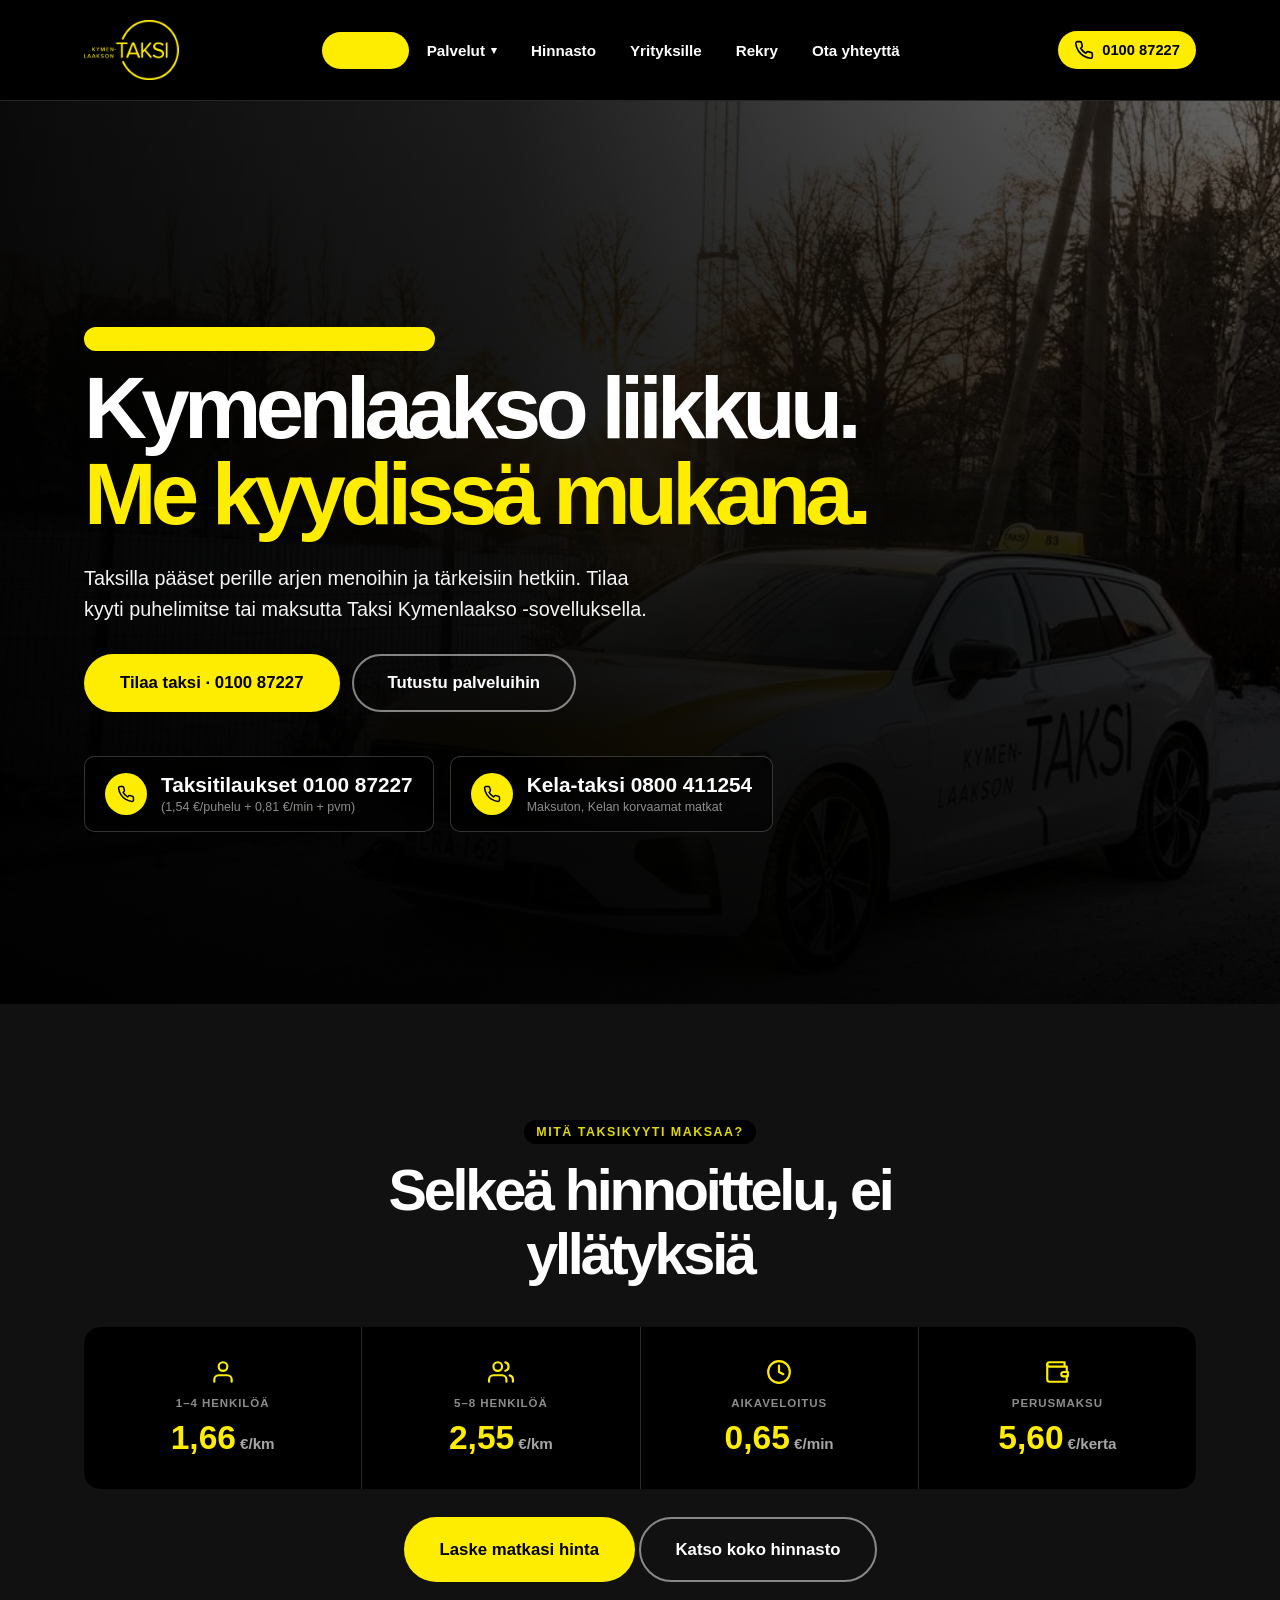
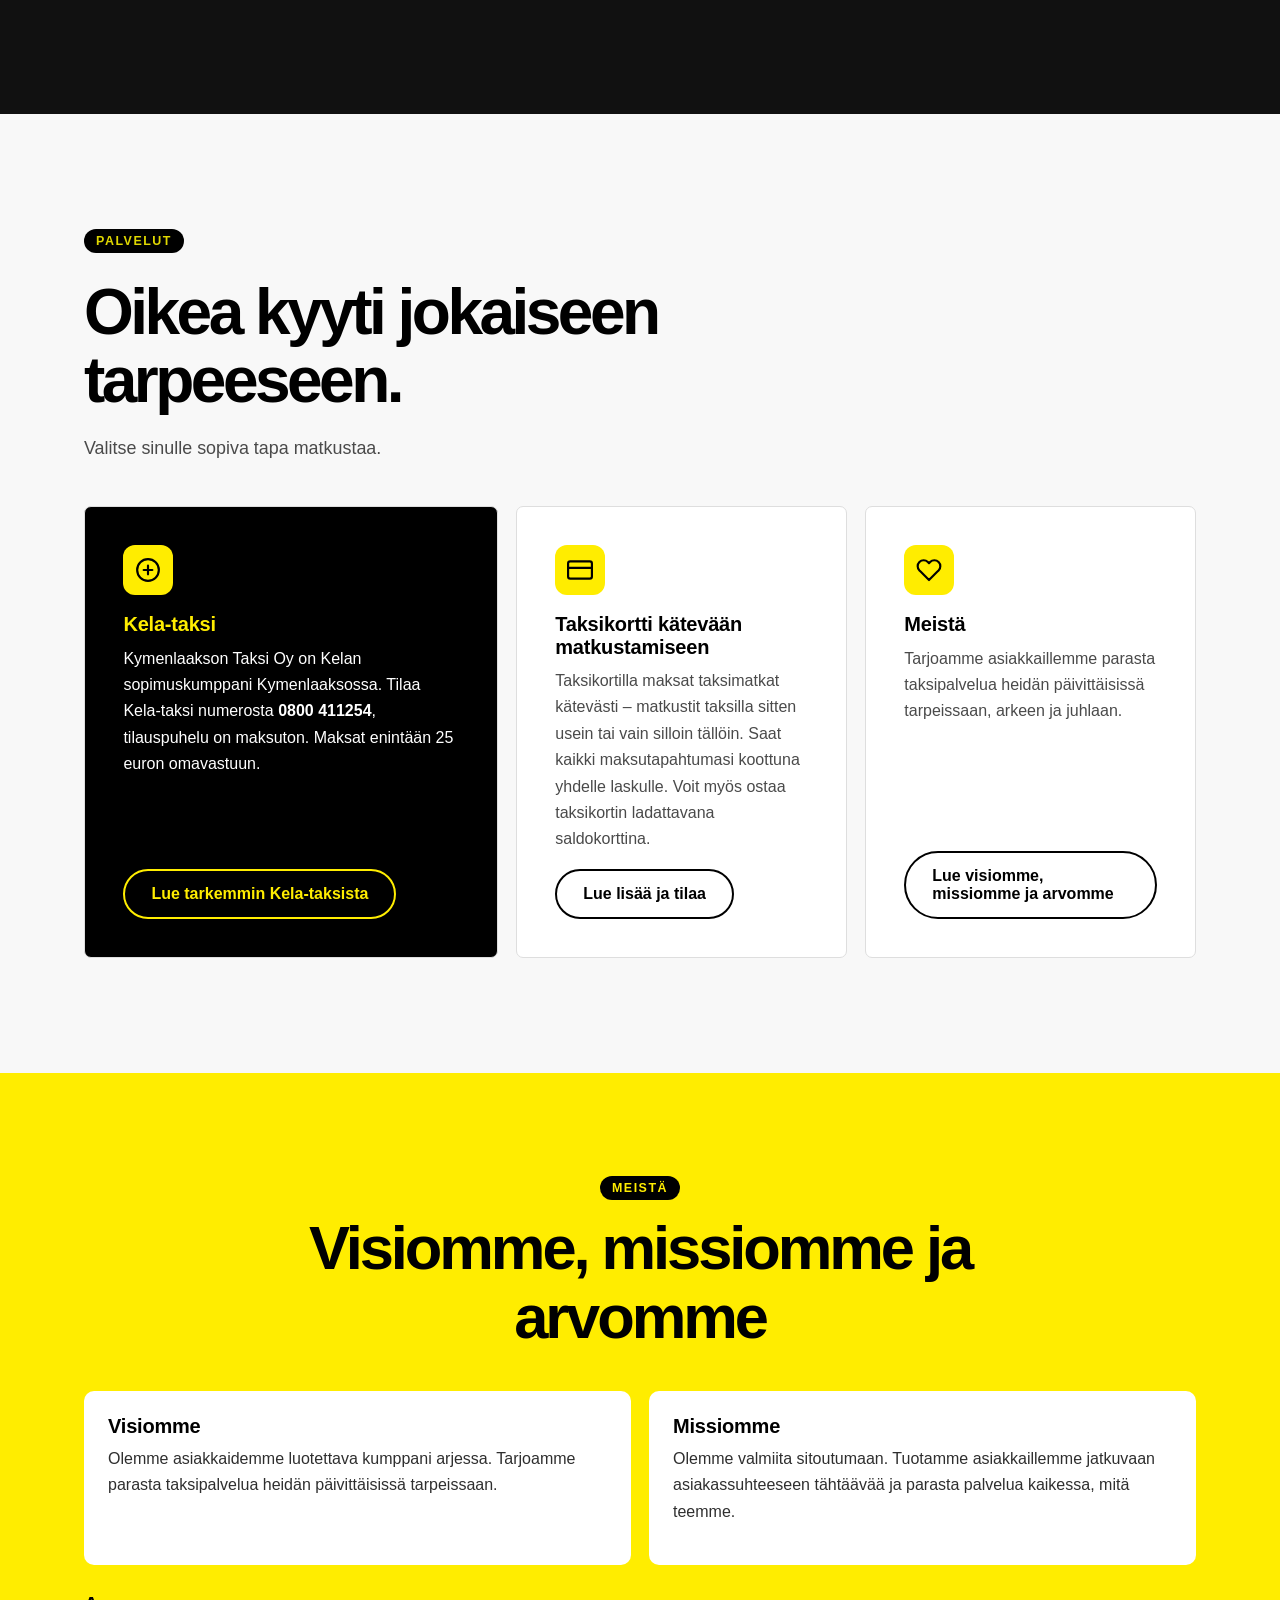
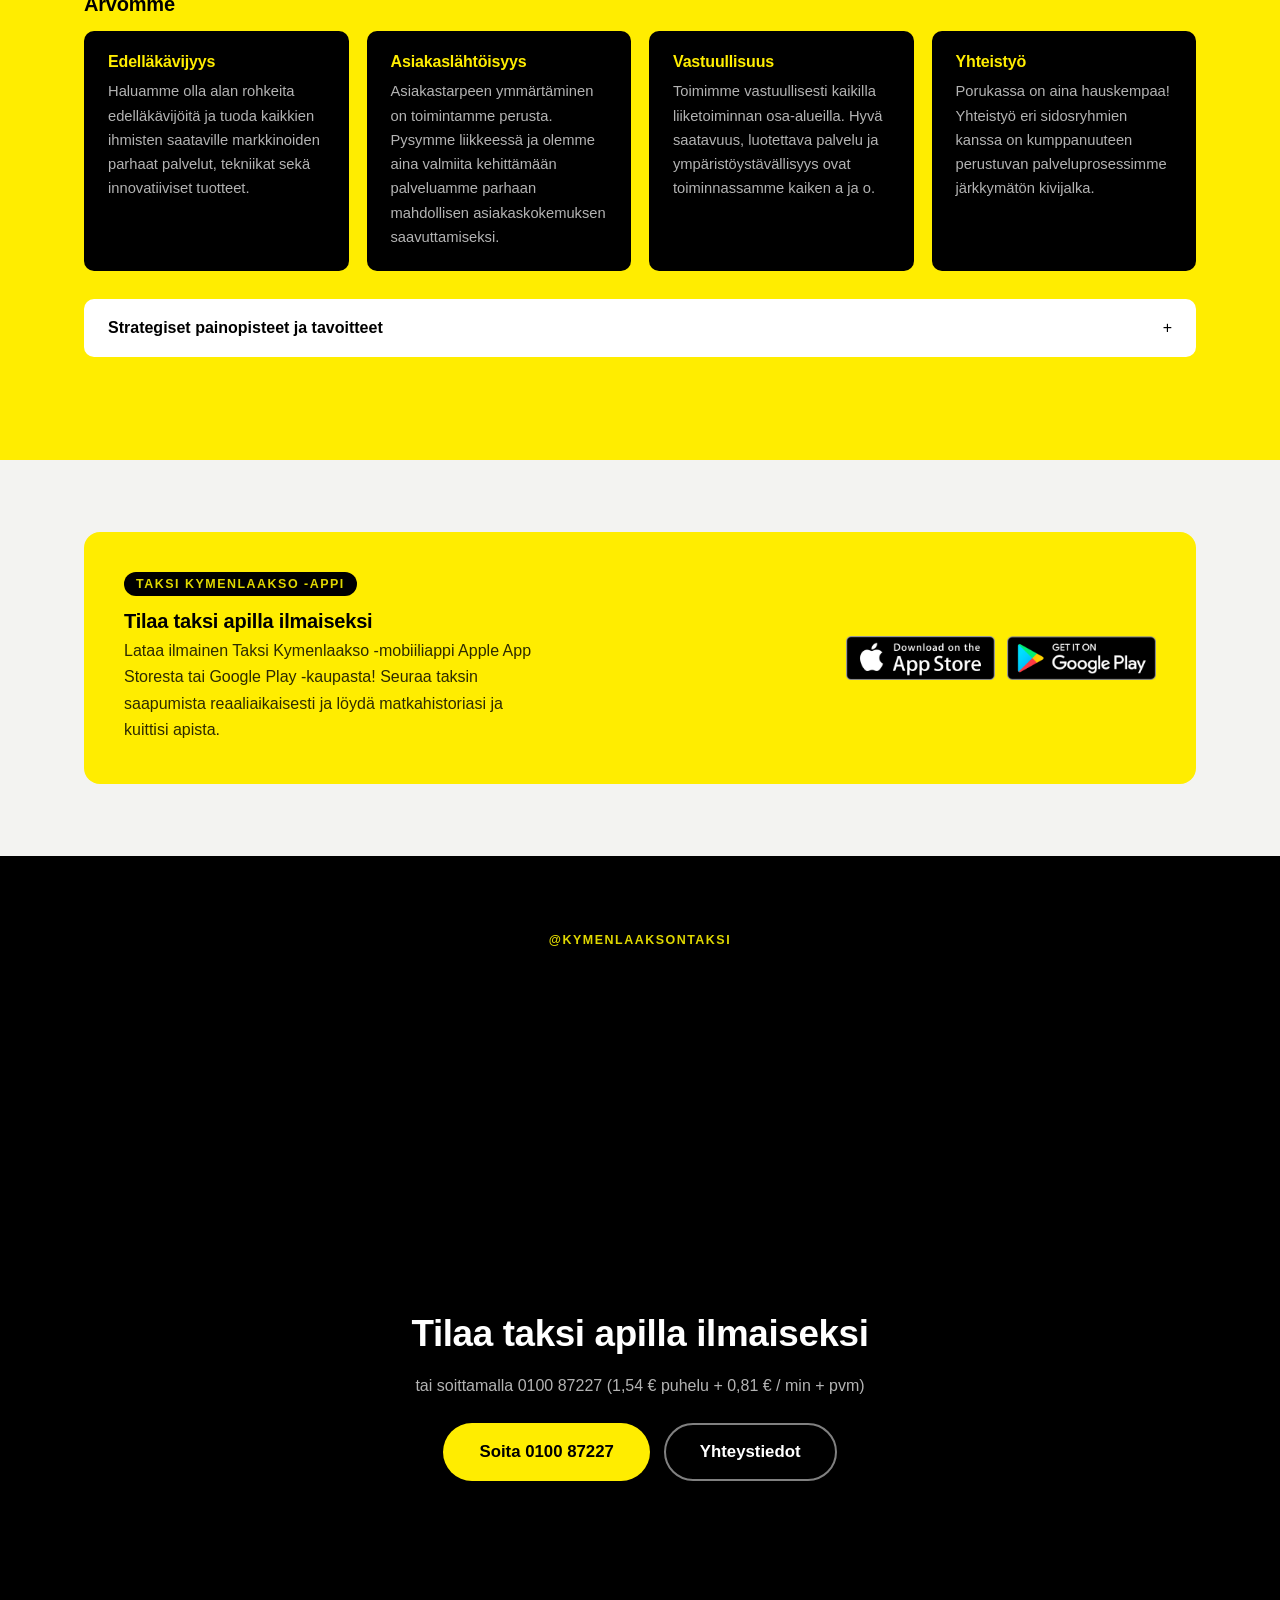
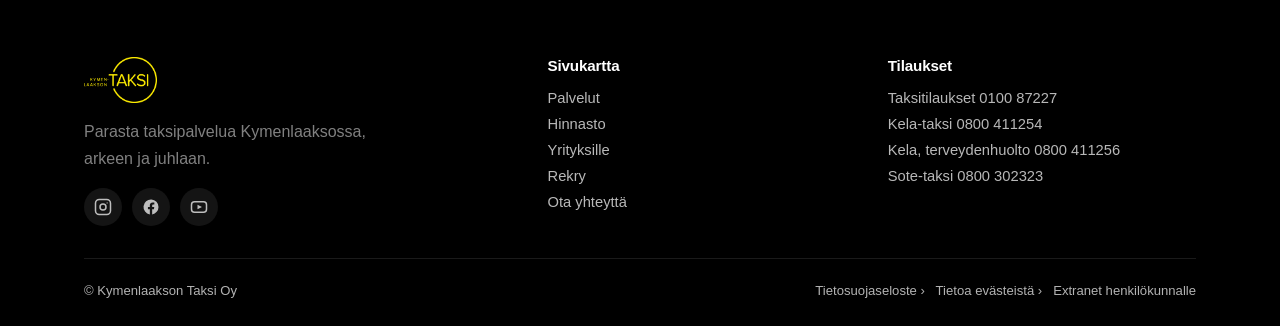
==== index.html @ ccfcd94d "Design 2026: etusivun rakenne ja päätoiminnot" ====
<!DOCTYPE html>
<html lang="fi">
<head>
<meta charset="UTF-8">
<meta name="viewport" content="width=device-width, initial-scale=1.0">
<title>Kymenlaakson Taksi | Luotettava, paikallinen taksipalvelu</title>
<meta name="description" content="Arkeen ja juhlaan. Luotettava, paikallinen Kymenlaakson Taksi. Taksitilaukset 0100 87227, Kela-taksi 0800 411254.">
<link rel="stylesheet" href="assets/style.css?v=10">
<link rel="icon" href="assets/images/favicon-32.png" sizes="32x32">
<link rel="icon" href="assets/images/favicon-192.png" sizes="192x192">
<link rel="apple-touch-icon" href="assets/images/apple-touch-icon.png">
</head>
<body class="premium-home">
<a class="skip-link" href="#sisalto">Siirry sisältöön</a>

<header class="site-header">
  <div class="wrap">
    <a href="index.html" class="logo">
      <img src="assets/images/logo-keltainen.png" alt="Kymenlaakson Taksi" width="96" height="60">
    </a>
    <nav class="main-nav" aria-label="Päävalikko">
      <a href="index.html" class="active" aria-current="page">Etusivu</a>
      <div class="nav-dropdown">
        <button type="button" class="nav-dropdown-toggle" aria-haspopup="true" aria-expanded="false" aria-controls="palvelut-menu">
          Palvelut <span class="caret" aria-hidden="true">&#9662;</span>
        </button>
        <ul class="nav-dropdown-menu" id="palvelut-menu">
          <li><a href="palvelut.html">Kaikki palvelut</a></li>
          <li><a href="kela-taksi.html">Kela-taksi</a></li>
          <li><a href="sote-taksi.html">Sote-taksi</a></li>
        </ul>
      </div>
      <a href="hinnasto.html">Hinnasto</a>
      <a href="yrityksille.html">Yrityksille</a>
      <a href="rekry.html">Rekry</a>
      <a href="ota-yhteytta.html">Ota yhteyttä</a>
    </nav>
    <div class="header-actions">
      <a href="tel:+35810087227" class="call-chip"><svg width="20" height="20" viewBox="0 0 24 24" fill="none" stroke="currentColor" stroke-width="2" stroke-linecap="round" stroke-linejoin="round" aria-hidden="true"><path d="M22 16.92v3a2 2 0 0 1-2.18 2 19.79 19.79 0 0 1-8.63-3.07 19.5 19.5 0 0 1-6-6 19.79 19.79 0 0 1-3.07-8.67A2 2 0 0 1 4.11 2h3a2 2 0 0 1 2 1.72c.127.96.361 1.903.7 2.81a2 2 0 0 1-.45 2.11L8.09 9.91a16 16 0 0 0 6 6l1.27-1.27a2 2 0 0 1 2.11-.45c.907.339 1.85.573 2.81.7A2 2 0 0 1 22 16.92z"/></svg> <span class="chip-sub">0100 87227</span></a>
      <button class="menu-toggle" aria-label="Avaa valikko" aria-expanded="false" aria-controls="mobile-nav"><svg width="24" height="24" viewBox="0 0 24 24" fill="none" stroke="currentColor" stroke-width="2" stroke-linecap="round" stroke-linejoin="round" aria-hidden="true"><line x1="3" y1="6" x2="21" y2="6"/><line x1="3" y1="12" x2="21" y2="12"/><line x1="3" y1="18" x2="21" y2="18"/></svg></button>
    </div>
  </div>
  <div class="mobile-nav" id="mobile-nav">
    <a href="index.html" class="active" aria-current="page">Etusivu</a>
    <a href="palvelut.html">Palvelut</a>
    <div class="sub-links">
      <a href="kela-taksi.html">Kela-taksi</a>
      <a href="sote-taksi.html">Sote-taksi</a>
    </div>
    <a href="hinnasto.html">Hinnasto</a>
    <a href="yrityksille.html">Yrityksille</a>
    <a href="rekry.html">Rekry</a>
    <a href="ota-yhteytta.html">Ota yhteyttä</a>
  </div>
</header>

<main id="sisalto">

  <section class="hero hero-photo-page">
    <img class="hero-bg-img" id="seasonal-hero" src="assets/images/hero-auto-auringonlasku.webp"
         data-talvi="assets/images/hero-auto-auringonlasku.webp"
         data-kesa="assets/images/hero-kesa-van.jpg"
         alt="Kymenlaakson Taksin auto">
    <div class="wrap">
      <span class="eyebrow">Ympäri vuorokauden Kymenlaaksossa</span>
      <h1>Kymenlaakso liikkuu.<br><span>Me kyydissä mukana.</span></h1>
      <p class="lead">Taksilla pääset perille arjen menoihin ja tärkeisiin hetkiin. Tilaa kyyti puhelimitse tai maksutta Taksi Kymenlaakso -sovelluksella.</p><div class="premium-hero-actions"><a class="btn btn-primary btn-lg" href="tel:+35810087227">Tilaa taksi · 0100 87227</a><a class="btn btn-outline-light btn-lg" href="palvelut.html">Tutustu palveluihin</a></div>

      <div class="hero-calls">
        <div class="call-card">
          <div class="icon"><svg width="18" height="18" viewBox="0 0 24 24" fill="none" stroke="currentColor" stroke-width="2" stroke-linecap="round" stroke-linejoin="round" aria-hidden="true"><path d="M22 16.92v3a2 2 0 0 1-2.18 2 19.79 19.79 0 0 1-8.63-3.07 19.5 19.5 0 0 1-6-6 19.79 19.79 0 0 1-3.07-8.67A2 2 0 0 1 4.11 2h3a2 2 0 0 1 2 1.72c.127.96.361 1.903.7 2.81a2 2 0 0 1-.45 2.11L8.09 9.91a16 16 0 0 0 6 6l1.27-1.27a2 2 0 0 1 2.11-.45c.907.339 1.85.573 2.81.7A2 2 0 0 1 22 16.92z"/></svg></div>
          <div>
            <a class="num" href="tel:+35810087227">Taksitilaukset 0100 87227</a>
            <span class="sub">(1,54 €/puhelu + 0,81 €/min + pvm)</span>
          </div>
        </div>
        <div class="call-card">
          <div class="icon"><svg width="18" height="18" viewBox="0 0 24 24" fill="none" stroke="currentColor" stroke-width="2" stroke-linecap="round" stroke-linejoin="round" aria-hidden="true"><path d="M22 16.92v3a2 2 0 0 1-2.18 2 19.79 19.79 0 0 1-8.63-3.07 19.5 19.5 0 0 1-6-6 19.79 19.79 0 0 1-3.07-8.67A2 2 0 0 1 4.11 2h3a2 2 0 0 1 2 1.72c.127.96.361 1.903.7 2.81a2 2 0 0 1-.45 2.11L8.09 9.91a16 16 0 0 0 6 6l1.27-1.27a2 2 0 0 1 2.11-.45c.907.339 1.85.573 2.81.7A2 2 0 0 1 22 16.92z"/></svg></div>
          <div>
            <a class="num" href="tel:+358800411254">Kela-taksi 0800 411254</a>
            <span class="sub">Maksuton, Kelan korvaamat matkat</span>
          </div>
        </div>
      </div>
    </div>
  </section>

  <section class="section-dark premium-prices" id="hinnat">
    <div class="wrap">
      <div class="section-head center">
        <span class="eyebrow">Mitä taksikyyti maksaa?</span>
        <h2>Selkeä hinnoittelu, ei yllätyksiä</h2>
      </div>
      <div class="stat-grid">
        <div class="stat-cell">
          <div class="stat-icon"><svg width="26" height="26" viewBox="0 0 24 24" fill="none" stroke="currentColor" stroke-width="2" stroke-linecap="round" stroke-linejoin="round" aria-hidden="true"><path d="M20 21v-2a4 4 0 0 0-4-4H8a4 4 0 0 0-4 4v2"/><circle cx="12" cy="7" r="4"/></svg></div>
          <div class="stat-label">1–4 henkilöä</div>
          <div class="stat-value">1,66<span class="stat-unit">€/km</span></div>
        </div>
        <div class="stat-cell">
          <div class="stat-icon"><svg width="26" height="26" viewBox="0 0 24 24" fill="none" stroke="currentColor" stroke-width="2" stroke-linecap="round" stroke-linejoin="round" aria-hidden="true"><path d="M17 21v-2a4 4 0 0 0-4-4H5a4 4 0 0 0-4 4v2"/><circle cx="9" cy="7" r="4"/><path d="M23 21v-2a4 4 0 0 0-3-3.87"/><path d="M16 3.13a4 4 0 0 1 0 7.75"/></svg></div>
          <div class="stat-label">5–8 henkilöä</div>
          <div class="stat-value">2,55<span class="stat-unit">€/km</span></div>
        </div>
        <div class="stat-cell">
          <div class="stat-icon"><svg width="26" height="26" viewBox="0 0 24 24" fill="none" stroke="currentColor" stroke-width="2" stroke-linecap="round" stroke-linejoin="round" aria-hidden="true"><circle cx="12" cy="12" r="10"/><polyline points="12 6 12 12 16 14"/></svg></div>
          <div class="stat-label">Aikaveloitus</div>
          <div class="stat-value">0,65<span class="stat-unit">€/min</span></div>
        </div>
        <div class="stat-cell">
          <div class="stat-icon"><svg width="26" height="26" viewBox="0 0 24 24" fill="none" stroke="currentColor" stroke-width="2" stroke-linecap="round" stroke-linejoin="round" aria-hidden="true"><path d="M21 12V7H5a2 2 0 0 1 0-4h14v4"/><path d="M3 5v14a2 2 0 0 0 2 2h16v-5"/><path d="M18 12a2 2 0 0 0 0 4h4v-4Z"/></svg></div>
          <div class="stat-label">Perusmaksu</div>
          <div class="stat-value">5,60<span class="stat-unit">€/kerta</span></div>
        </div>
      </div>
      <p style="text-align:center;margin-top:28px;">
        <a href="hinnasto.html#hintalaskuri" class="btn btn-primary btn-lg">Laske matkasi hinta</a>
        <a href="hinnasto.html" class="btn btn-outline-light btn-lg">Katso koko hinnasto</a>
      </p>
    </div>
  </section>

  <section class="premium-services" id="palvelut">
    <div class="wrap"><div class="premium-section-intro"><span class="eyebrow">Palvelut</span><h2>Oikea kyyti jokaiseen tarpeeseen.</h2><p>Valitse sinulle sopiva tapa matkustaa.</p></div>
      <div class="card-grid">
        <div class="card">
          <div class="card-icon"><svg width="26" height="26" viewBox="0 0 24 24" fill="none" stroke="currentColor" stroke-width="2" stroke-linecap="round" stroke-linejoin="round" aria-hidden="true"><circle cx="12" cy="12" r="10"/><line x1="12" y1="8" x2="12" y2="16"/><line x1="8" y1="12" x2="16" y2="12"/></svg></div>
          <h3>Kela-taksi</h3>
          <p>Kymenlaakson Taksi Oy on Kelan sopimuskumppani Kymenlaaksossa. Tilaa Kela-taksi numerosta <strong>0800 411254</strong>, tilauspuhelu on maksuton. Maksat enintään 25 euron omavastuun.</p>
          <a href="kela-taksi.html" class="btn btn-outline">Lue tarkemmin Kela-taksista</a>
        </div>
        <div class="card">
          <div class="card-icon"><svg width="26" height="26" viewBox="0 0 24 24" fill="none" stroke="currentColor" stroke-width="2" stroke-linecap="round" stroke-linejoin="round" aria-hidden="true"><rect x="1" y="4" width="22" height="16" rx="2" ry="2"/><line x1="1" y1="10" x2="23" y2="10"/></svg></div>
          <h3>Taksikortti kätevään matkustamiseen</h3>
          <p>Taksikortilla maksat taksimatkat kätevästi – matkustit taksilla sitten usein tai vain silloin tällöin. Saat kaikki maksutapahtumasi koottuna yhdelle laskulle. Voit myös ostaa taksikortin ladattavana saldokorttina.</p>
          <a href="palvelut.html#taksikortti" class="btn btn-outline">Lue lisää ja tilaa</a>
        </div>
        <div class="card">
          <div class="card-icon"><svg width="26" height="26" viewBox="0 0 24 24" fill="none" stroke="currentColor" stroke-width="2" stroke-linecap="round" stroke-linejoin="round" aria-hidden="true"><path d="M20.84 4.61a5.5 5.5 0 0 0-7.78 0L12 5.67l-1.06-1.06a5.5 5.5 0 0 0-7.78 7.78l1.06 1.06L12 21.23l7.78-7.78 1.06-1.06a5.5 5.5 0 0 0 0-7.78z"/></svg></div>
          <h3>Meistä</h3>
          <p>Tarjoamme asiakkaillemme parasta taksipalvelua heidän päivittäisissä tarpeissaan, arkeen ja juhlaan.</p>
          <a href="#palveluksessasi" class="btn btn-outline">Lue visiomme, missiomme ja arvomme</a>
        </div>
      </div>
    </div>
  </section>

  <section class="section-yellow premium-about" id="palveluksessasi">
    <div class="wrap">
      <div class="section-head center">
        <span class="eyebrow">Meistä</span>
        <h2>Visiomme, missiomme ja arvomme</h2>
      </div>

      <div class="mission-grid">
        <div class="mission-card">
          <h3>Visiomme</h3>
          <p>Olemme asiakkaidemme luotettava kumppani arjessa. Tarjoamme parasta taksipalvelua heidän päivittäisissä tarpeissaan.</p>
        </div>
        <div class="mission-card">
          <h3>Missiomme</h3>
          <p>Olemme valmiita sitoutumaan. Tuotamme asiakkaillemme jatkuvaan asiakassuhteeseen tähtäävää ja parasta palvelua kaikessa, mitä teemme.</p>
        </div>
      </div>

      <h3 style="margin-bottom:16px;">Arvomme</h3>
      <div class="value-grid">
        <div class="value-card">
          <h4>Edelläkävijyys</h4>
          <p>Haluamme olla alan rohkeita edelläkävijöitä ja tuoda kaikkien ihmisten saataville markkinoiden parhaat palvelut, tekniikat sekä innovatiiviset tuotteet.</p>
        </div>
        <div class="value-card">
          <h4>Asiakaslähtöisyys</h4>
          <p>Asiakastarpeen ymmärtäminen on toimintamme perusta. Pysymme liikkeessä ja olemme aina valmiita kehittämään palveluamme parhaan mahdollisen asiakaskokemuksen saavuttamiseksi.</p>
        </div>
        <div class="value-card">
          <h4>Vastuullisuus</h4>
          <p>Toimimme vastuullisesti kaikilla liiketoiminnan osa-alueilla. Hyvä saatavuus, luotettava palvelu ja ympäristöystävällisyys ovat toiminnassamme kaiken a ja o.</p>
        </div>
        <div class="value-card">
          <h4>Yhteistyö</h4>
          <p>Porukassa on aina hauskempaa! Yhteistyö eri sidosryhmien kanssa on kumppanuuteen perustuvan palveluprosessimme järkkymätön kivijalka.</p>
        </div>
      </div>

      <details class="value-details">
        <summary>Strategiset painopisteet ja tavoitteet</summary>
        <dl>
          <div>
            <dt>Markkinajohtajuus</dt>
            <dd>Kilpailutuksissa menestyminen, laaja-alainen asiakaskunta ja palveluketjun saumaton toiminta.</dd>
          </div>
          <div>
            <dt>Ympäristöystävällisyys</dt>
            <dd>Vähäpäästöisten ajoneuvojen määrän lisääminen välitykseen.</dd>
          </div>
          <div>
            <dt>Paras asiakaspalvelu ja -kokemus</dt>
            <dd>Henkilöstön koulutus ja asiakaslähtöisyys.</dd>
          </div>
          <div>
            <dt>Erinomainen työntekijäkokemus</dt>
            <dd>Henkilöstön työhyvinvoinnin parantaminen ja työhyvinvointikyselyjen teettäminen.</dd>
          </div>
          <div>
            <dt>Kestävä talous</dt>
            <dd>Kulujen sovittaminen liiketoiminnan tuottoihin ja vuosittainen osingonjakomahdollisuus.</dd>
          </div>
          <div>
            <dt>Hyvä imago</dt>
            <dd>Nopea ja luotettava palvelu sekä brändiohjeistuksen mukainen toiminta.</dd>
          </div>
        </dl>
      </details>
    </div>
  </section>

  <section class="section-alt">
    <div class="wrap">
      <div class="app-band">
        <div>
          <span class="eyebrow">Taksi Kymenlaakso -appi</span>
          <h3>Tilaa taksi apilla ilmaiseksi</h3>
          <p>Lataa ilmainen Taksi Kymenlaakso -mobiiliappi Apple App Storesta tai Google Play -kaupasta! Seuraa taksin saapumista reaaliaikaisesti ja löydä matkahistoriasi ja kuittisi apista.</p>
        </div>
        <div class="store-badges">
          <a class="store-badge-link" href="https://apps.apple.com/fi/app/taksi-kymenlaakso/id1377172816?l=fi" target="_blank" rel="noopener"><img src="assets/images/app-store-badge.png" alt="Lataa App Storesta" width="160" height="47"></a>
          <a class="store-badge-link" href="https://play.google.com/store/apps/details?id=fi.kymenlaakson.kytaxi&amp;hl=fi" target="_blank" rel="noopener"><img src="assets/images/google-play-badge.png" alt="Lataa Google Playsta" width="160" height="47"></a>
        </div>
      </div>
    </div>
  </section>

  <section>
    <div class="wrap">
      <div class="section-head center">
        <span class="eyebrow">@kymenlaaksontaksi</span>
        <h2>Seuraa meitä sosiaalisessa mediassa</h2>
      </div>
      <p style="text-align:center;">
        <a href="https://www.instagram.com/kymenlaaksontaksi/" class="btn btn-outline" target="_blank" rel="noopener">Instagram</a>
        &nbsp;
        <a href="https://www.facebook.com/KymenlaaksonTaksi/" class="btn btn-outline" target="_blank" rel="noopener">Facebook</a>
        &nbsp;
        <a href="https://www.youtube.com/channel/UCaCXejosqD8oTyrLFrv1FBg" class="btn btn-outline" target="_blank" rel="noopener">YouTube</a>
      </p>
    </div>
  </section>

  <section>
    <div class="wrap">
      <div class="cta-band">
        <h2>Tilaa taksi apilla ilmaiseksi</h2>
        <p style="color:rgba(255,255,255,.7);">tai soittamalla 0100 87227 (1,54 € puhelu + 0,81 € / min + pvm)</p>
        <div class="btn-row">
          <a href="tel:+35810087227" class="btn btn-primary btn-lg">Soita 0100 87227</a>
          <a href="ota-yhteytta.html" class="btn btn-outline-light btn-lg">Yhteystiedot</a>
        </div>
      </div>
    </div>
  </section>

</main>

<footer class="site-footer">
  <div class="wrap">
    <div class="footer-grid">
      <div>
        <h4 class="visually-hidden">Kymenlaakson Taksi</h4><img class="footer-logo" src="assets/images/logo-keltainen.png" alt="Kymenlaakson Taksi" width="146" height="92">
        <p style="color:rgba(255,255,255,.5);max-width:320px;">Parasta taksipalvelua Kymenlaaksossa, arkeen ja juhlaan.</p>
        <div class="social-row">
          <a href="https://www.instagram.com/kymenlaaksontaksi/" target="_blank" rel="noopener" aria-label="Instagram"><svg width="18" height="18" viewBox="0 0 24 24" fill="none" stroke="currentColor" stroke-width="2" stroke-linecap="round" stroke-linejoin="round" aria-hidden="true"><rect x="2" y="2" width="20" height="20" rx="5"/><circle cx="12" cy="12" r="4"/><circle cx="17.5" cy="6.5" r="0.8" fill="currentColor" stroke="none"/></svg></a>
          <a href="https://www.facebook.com/KymenlaaksonTaksi/" target="_blank" rel="noopener" aria-label="Facebook"><svg width="18" height="18" viewBox="0 0 24 24" fill="currentColor" aria-hidden="true"><path d="M22 12a10 10 0 1 0-11.56 9.88v-6.99H7.9V12h2.54V9.8c0-2.5 1.49-3.89 3.77-3.89 1.1 0 2.24.2 2.24.2v2.46h-1.26c-1.24 0-1.63.77-1.63 1.56V12h2.78l-.44 2.89h-2.34v6.99A10 10 0 0 0 22 12z"/></svg></a>
          <a href="https://www.youtube.com/channel/UCaCXejosqD8oTyrLFrv1FBg" target="_blank" rel="noopener" aria-label="YouTube"><svg width="18" height="18" viewBox="0 0 24 24" fill="none" stroke="currentColor" stroke-width="2" stroke-linecap="round" stroke-linejoin="round" aria-hidden="true"><rect x="2" y="5" width="20" height="14" rx="4"/><polygon points="10 9 16 12 10 15 10 9" fill="currentColor" stroke="none"/></svg></a>
        </div>
      </div>
      <div>
        <h4>Sivukartta</h4>
        <a href="palvelut.html">Palvelut</a>
        <a href="hinnasto.html">Hinnasto</a>
        <a href="yrityksille.html">Yrityksille</a>
        <a href="rekry.html">Rekry</a>
        <a href="ota-yhteytta.html">Ota yhteyttä</a>
      </div>
      <div>
        <h4>Tilaukset</h4>
        <a href="tel:+35810087227">Taksitilaukset 0100 87227</a>
        <a href="tel:+358800411254">Kela-taksi 0800 411254</a>
        <a href="tel:+358800411256">Kela, terveydenhuolto 0800 411256</a>
        <a href="tel:+358800302323">Sote-taksi 0800 302323</a>
      </div>
    </div>
    <div class="footer-bottom">
      <span>© Kymenlaakson Taksi Oy</span>
      <div>
        <a href="https://www.kymenlaaksontaksi.fi/tietosuojaseloste" target="_blank" rel="noopener">Tietosuojaseloste ›</a> &nbsp; <a href="https://www.kymenlaaksontaksi.fi/tietoa-evasteista/" target="_blank" rel="noopener">Tietoa evästeistä ›</a> &nbsp; <a href="https://www.kymenlaaksontaksi.fi/extranet/" target="_blank" rel="noopener">Extranet henkilökunnalle</a>
      </div>
    </div>
  </div>
</footer>

<button class="back-to-top" aria-label="Takaisin sivun alkuun">&#8593;</button>

<script src="assets/script.js?v=9"></script>
</body>
</html>
---- assets/style.css ----
/* Kymenlaakson Taksi — uudistettu sivusto
   Musta + keltainen taksi-ilme, moderni ja selkeä rakenne. */

:root {
  /* Kymenlaakson Taksin virallinen graafinen ohjeisto: keltainen #ffed00,
     musta #000000, valkoinen #ffffff. Puhtaimmat mahdolliset sävyt. */
  --black: #000000;
  --black-soft: #0d0d0d;
  --yellow: #ffed00;
  --yellow-deep: #e0d800;
  --ink: #000000;
  --gray-900: #202020;
  --gray-700: #4a4a4a;
  --gray-400: #8a8a8a;
  --muted: #5a5a5a;
  --gray-100: #f3f3f1;
  --white: #ffffff;
  --radius: 16px;
  --radius-sm: 10px;
  --shadow: 0 10px 30px rgba(0, 0, 0, 0.12);
  --maxw: 1160px;
  --font: "Helvetica Neue", Arial, "Segoe UI", sans-serif;
}

* { box-sizing: border-box; }

@media (prefers-reduced-motion: no-preference) {
  html { scroll-behavior: smooth; }
}

.visually-hidden {
  position: absolute !important;
  width: 1px; height: 1px;
  padding: 0; margin: -1px;
  overflow: hidden;
  clip: rect(0,0,0,0);
  white-space: nowrap;
  border: 0;
}

/* ---------- Focus visibility (WCAG 2.4.7 / 2.4.11) ---------- */
a:focus-visible,
button:focus-visible,
input:focus-visible,
summary:focus-visible,
[tabindex]:focus-visible {
  outline: 3px solid var(--ink);
  outline-offset: 2px;
  border-radius: 4px;
}
.site-header :focus-visible,
.mobile-nav :focus-visible,
.cta-band :focus-visible,
.site-footer :focus-visible,
.section-dark :focus-visible,
.value-card :focus-visible,
.call-card :focus-visible,
.calc-result :focus-visible {
  outline-color: var(--yellow);
}

body {
  margin: 0;
  font-family: var(--font);
  color: var(--ink);
  background: var(--white);
  -webkit-font-smoothing: antialiased;
}

img { max-width: 100%; display: block; }

a { color: inherit; text-decoration: none; }

.wrap {
  max-width: var(--maxw);
  margin: 0 auto;
  padding: 0 24px;
}

h1, h2, h3, h4 { line-height: 1.12; margin: 0 0 .5em; font-weight: 800; letter-spacing: -0.01em; }
h1 { font-size: clamp(2.2rem, 5vw, 3.4rem); }
h2 { font-size: clamp(1.6rem, 3.2vw, 2.3rem); }
h3 { font-size: 1.25rem; }
p { line-height: 1.65; color: var(--gray-700); margin: 0 0 1em; }

.eyebrow {
  display: inline-block;
  justify-self: start;
  font-size: .78rem;
  font-weight: 800;
  letter-spacing: .12em;
  text-transform: uppercase;
  color: var(--yellow-deep);
  background: var(--ink);
  padding: 5px 12px;
  border-radius: 999px;
  margin-bottom: 14px;
}

/* ---------- Buttons ---------- */
.btn {
  display: inline-flex;
  align-items: center;
  gap: 8px;
  padding: 14px 26px;
  border-radius: 999px;
  font-weight: 700;
  font-size: 1rem;
  border: 2px solid transparent;
  cursor: pointer;
  transition: transform .15s ease, background .15s ease, color .15s ease, border-color .15s ease;
}
.btn:hover { transform: translateY(-2px); }
.btn-primary { background: var(--yellow); color: var(--ink); }
.btn-primary:hover { background: var(--yellow-deep); }
.btn-dark { background: var(--ink); color: var(--white); }
.btn-dark:hover { background: #000; }
.btn-outline { background: transparent; color: var(--ink); border-color: var(--ink); }
.btn-outline:hover { background: var(--ink); color: var(--white); }
.btn-outline-light { background: transparent; color: var(--white); border-color: rgba(255,255,255,.5); }
.btn-outline-light:hover { background: var(--white); color: var(--ink); }
.btn-lg { padding: 17px 34px; font-size: 1.05rem; }
.btn-block { width: 100%; justify-content: center; }

/* ---------- Header ---------- */
.site-header {
  position: sticky;
  top: 0;
  z-index: 100;
  background: var(--black);
  border-bottom: 1px solid rgba(255,255,255,.08);
}
.site-header .wrap {
  display: flex;
  align-items: center;
  justify-content: space-between;
  height: 100px;
}
.logo {
  display: flex;
  align-items: center;
  gap: 12px;
  color: var(--white);
  transition: transform .15s ease;
}
.logo:hover { transform: scale(1.03); }
.logo img { height: 60px; width: auto; display: block; }

@media (max-width: 760px) {
  .site-header .wrap { height: 84px; }
  .logo img { height: 48px; }
}

.main-nav { display: flex; align-items: center; gap: 2px; }
.main-nav a {
  color: rgba(255,255,255,.72);
  font-weight: 600;
  font-size: .95rem;
  padding: 10px 16px;
  border-radius: 999px;
  transition: all .15s ease;
}
.main-nav a:hover { color: var(--white); background: rgba(255,255,255,.08); }
.main-nav a.active { color: var(--ink); background: var(--yellow); }

/* ---------- Nav dropdown (Palvelut) ---------- */
.nav-dropdown { position: relative; }
.nav-dropdown-toggle {
  display: inline-flex; align-items: center; gap: 6px;
  background: none; border: none; cursor: pointer;
  color: rgba(255,255,255,.72);
  font-weight: 600; font-size: .95rem; font-family: inherit;
  padding: 10px 16px; border-radius: 999px;
}
.nav-dropdown-toggle:hover { color: var(--white); background: rgba(255,255,255,.08); }
.nav-dropdown-toggle.active { color: var(--ink); background: var(--yellow); }
.nav-dropdown-toggle .caret { font-size: .7em; transition: transform .15s ease; }
.nav-dropdown-toggle[aria-expanded="true"] .caret { transform: rotate(180deg); }

.nav-dropdown-menu {
  display: none;
  position: absolute;
  top: calc(100% + 8px);
  left: 0;
  min-width: 220px;
  background: var(--white);
  border-radius: var(--radius-sm);
  box-shadow: var(--shadow);
  padding: 8px;
  z-index: 200;
  list-style: none;
  margin: 0;
}
.nav-dropdown-menu.open { display: block; }
/* Näkymätön silta napin ja valikon välisen 8px:n raon yli: ilman tätä
   hiiri ehtii poistua .nav-dropdown-elementin päältä rakoa ylittäessään,
   jolloin :hover katkeaa ja valikko sulkeutuu ennen kuin alavalinnan ehtii
   klikata. */
.nav-dropdown::after {
  content: "";
  position: absolute;
  top: 100%;
  left: 0;
  width: 220px;
  height: 8px;
}
/* Näppäimistökäyttäjille valikko aukeaa fokuksella (:focus-within) aina,
   kosketuslaitteilla vain klikkauksella (ei hover-kykyä). */
.nav-dropdown:focus-within .nav-dropdown-menu { display: block; }
@media (hover: hover) and (pointer: fine) {
  .nav-dropdown:hover .nav-dropdown-menu { display: block; }
}
.nav-dropdown-menu a {
  display: block;
  padding: 10px 14px;
  border-radius: 8px;
  color: var(--ink);
  font-weight: 600;
  font-size: .94rem;
}
.nav-dropdown-menu a:hover,
.nav-dropdown-menu a:focus-visible { background: var(--gray-100); }
.nav-dropdown-menu a.active { color: var(--ink); background: var(--yellow); font-weight: 800; }

/* Mobiilin alavalikko: aina näkyvät alalinkit ilman erillistä togglea */
.mobile-nav .sub-links { background: rgba(255,255,255,.03); }
.mobile-nav .sub-links a { padding-left: 42px; font-weight: 500; font-size: .92rem; }

.header-actions { display: flex; align-items: center; gap: 10px; }
.call-chip {
  display: flex; align-items: center; gap: 8px;
  background: var(--yellow); color: var(--ink);
  padding: 9px 16px; border-radius: 999px;
  font-weight: 800; font-size: .92rem;
  white-space: nowrap;
}
.menu-toggle {
  display: none;
  align-items: center; justify-content: center;
  background: none; border: none; color: var(--white);
  cursor: pointer; padding: 8px;
}

@media (max-width: 980px) {
  .main-nav { display: none; }
  .call-chip span.chip-sub { display: none; }
  .menu-toggle { display: flex; }
}

.mobile-nav {
  display: none;
  background: var(--black-soft);
  border-bottom: 1px solid rgba(255,255,255,.08);
}
.mobile-nav.open { display: block; }
.mobile-nav a {
  display: block;
  padding: 14px 24px;
  color: rgba(255,255,255,.85);
  font-weight: 600;
  border-top: 1px solid rgba(255,255,255,.06);
}
.mobile-nav a.active { color: var(--yellow); }

/* ---------- Hero ---------- */
.hero {
  position: relative;
  background: var(--yellow);
  color: var(--ink);
  overflow: hidden;
}
.hero .wrap {
  position: relative; z-index: 2;
  padding-top: 72px; padding-bottom: 72px;
  display: grid;
  grid-template-columns: 1.3fr 1fr;
  gap: 32px;
  align-items: center;
}
.hero-page .wrap { grid-template-columns: 1fr; padding-top: 56px; padding-bottom: 56px; }
.hero h1 { color: var(--ink); }
.hero .eyebrow { background: var(--ink); color: var(--yellow); }
.hero p.lead { color: rgba(0,0,0,.82); font-size: 1.15rem; max-width: 560px; }

.hero-graphic { display: flex; justify-content: center; align-items: center; }
.hero-graphic svg { width: 100%; max-width: 360px; height: auto; }
.hero-graphic img {
  width: 100%;
  border-radius: var(--radius);
  box-shadow: 0 16px 40px rgba(0,0,0,.25);
  aspect-ratio: 4 / 3;
  object-fit: cover;
}

@media (max-width: 860px) {
  .hero .wrap { grid-template-columns: 1fr; }
  .hero-graphic { display: none; }
}

/* Valokuvallinen hero: kuva täyttää koko leveyden, teksti sen päällä */
.hero-photo-page {
  background: var(--black);
  min-height: 480px;
  display: flex;
  align-items: flex-end;
}
.hero-photo-page .hero-bg-img {
  position: absolute;
  inset: 0;
  width: 100%;
  height: 100%;
  object-fit: cover;
  z-index: 0;
}
.hero-photo-page::after {
  content: "";
  position: absolute; inset: 0;
  background: linear-gradient(180deg, rgba(0,0,0,.5) 0%, rgba(0,0,0,.93) 100%);
  z-index: 1;
}
.hero-photo-page .wrap {
  display: block;
  position: relative; z-index: 2;
  padding-top: 120px;
  padding-bottom: 48px;
  width: 100%;
}
.hero-photo-page .eyebrow { background: var(--yellow); color: var(--ink); }
.hero-photo-page h1 { color: var(--white); }
.hero-photo-page p.lead { color: rgba(255,255,255,.9); max-width: 620px; }
.hero-photo-page .hero-graphic { display: none; }

@media (max-width: 760px) {
  .hero-photo-page { min-height: 400px; }
  .hero-photo-page .wrap { padding-top: 92px; padding-bottom: 36px; }
}

.hero-calls {
  display: flex;
  flex-wrap: wrap;
  gap: 16px;
  margin-top: 32px;
}
.call-card {
  display: flex;
  align-items: center;
  gap: 14px;
  background: var(--black);
  border: 1px solid rgba(255,255,255,.08);
  border-radius: var(--radius-sm);
  padding: 16px 20px;
}
.call-card .icon {
  width: 42px; height: 42px; border-radius: 50%;
  background: var(--yellow); color: var(--ink);
  display: flex; align-items: center; justify-content: center;
  flex-shrink: 0;
}
.call-card .num { font-size: 1.3rem; font-weight: 800; color: var(--white); }
.call-card .sub { font-size: .78rem; color: rgba(255,255,255,.55); }
.call-card a.num { display: block; }

/* ---------- Sections ---------- */
section { padding: 72px 0; }
.section-alt { background: var(--gray-100); }
.section-dark { background: var(--ink); color: var(--white); }
.section-dark p { color: rgba(255,255,255,.72); }
.section-dark h2 { color: var(--white); }
.section-head { max-width: 680px; margin-bottom: 40px; }
.section-head.center { margin-left: auto; margin-right: auto; text-align: center; }

/* ---------- Stat / price grid ---------- */
.stat-grid {
  display: grid;
  grid-template-columns: repeat(4, 1fr);
  gap: 1px;
  background: rgba(255,255,255,.1);
  border-radius: var(--radius);
  overflow: hidden;
}
.stat-cell {
  background: var(--ink);
  padding: 32px 20px;
  text-align: center;
}
.stat-cell .stat-icon { margin-bottom: 12px; display: flex; justify-content: center; color: var(--yellow); }
.stat-cell .stat-label {
  font-size: .72rem; letter-spacing: .08em; text-transform: uppercase;
  color: rgba(255,255,255,.55); font-weight: 700; margin-bottom: 10px;
}
.stat-cell .stat-value { font-size: 2.1rem; font-weight: 900; color: var(--yellow); }
.stat-cell .stat-unit { font-size: .95rem; color: rgba(255,255,255,.65); margin-left: 4px; }

@media (max-width: 760px) {
  .stat-grid { grid-template-columns: repeat(2, 1fr); }
}

/* Kolmen faktan rivi (esim. Kela-taksin klo 14 / 25 € / 24-7) */
.fact-grid { grid-template-columns: repeat(3, 1fr); margin: 20px 0; }
.fact-grid .stat-value { font-size: 1.7rem; }
@media (max-width: 560px) {
  .fact-grid { grid-template-columns: 1fr 1fr; }
}

/* ---------- Cards ---------- */
.card-grid {
  display: grid;
  grid-template-columns: repeat(auto-fit, minmax(280px, 1fr));
  gap: 24px;
}
.card {
  background: var(--white);
  border: 1px solid rgba(0,0,0,.08);
  border-radius: var(--radius);
  padding: 32px;
  box-shadow: var(--shadow);
  transition: transform .2s ease, box-shadow .2s ease;
}
.card-grid .card:hover {
  transform: translateY(-4px);
  box-shadow: 0 16px 36px rgba(0,0,0,.16);
}
.card .card-icon {
  width: 50px; height: 50px; border-radius: 12px;
  background: var(--yellow); color: var(--ink);
  display: flex; align-items: center; justify-content: center;
  margin-bottom: 18px;
}
.card-yellow { background: var(--yellow); border-color: transparent; }
.card-yellow h3 { color: var(--ink); }
.card-yellow p { color: rgba(0,0,0,.82); }

/* Ison tilausnumeron linkki yleiskäyttöön (ei vain .contact-card-sisällä) */
.kela-big-num {
  display: block;
  font-size: 2.4rem;
  font-weight: 900;
  color: var(--ink);
  margin: 10px 0;
}
@media (max-width: 480px) {
  .kela-big-num { font-size: 1.9rem; }
}
.card .card-icon .num-badge { font-size: 1.3rem; font-weight: 900; }
.card h3 { margin-bottom: 10px; }
.card .btn { margin-top: 10px; }

/* ---------- Pricing table ---------- */
.table-scroll {
  overflow-x: auto;
  -webkit-overflow-scrolling: touch;
  border-radius: var(--radius);
  box-shadow: var(--shadow);
}
.price-table {
  width: 100%;
  min-width: 420px;
  border-collapse: collapse;
  background: var(--white);
  border-radius: var(--radius);
  overflow: hidden;
}
.price-table th {
  text-align: left;
  background: var(--ink);
  color: var(--white);
  padding: 14px 20px;
  font-size: .82rem;
  text-transform: uppercase;
  letter-spacing: .06em;
}
.price-table td {
  padding: 13px 20px;
  border-bottom: 1px solid var(--gray-100);
  font-size: .96rem;
}
.price-table tr:last-child td { border-bottom: none; }
.price-table td.amount { font-weight: 800; font-size: 1.08rem; color: var(--ink); text-align: right; white-space: nowrap; }
.price-note {
  margin-top: 18px;
  font-size: .9rem;
  color: var(--muted);
}

/* ---------- Accordion ---------- */
.accordion { border-top: 1px solid rgba(0,0,0,.1); }
.acc-item { border-bottom: 1px solid rgba(0,0,0,.1); }
.acc-trigger {
  width: 100%;
  display: flex;
  align-items: center;
  justify-content: space-between;
  gap: 16px;
  background: none;
  border: none;
  text-align: left;
  font-family: inherit;
  font-weight: 700;
  font-size: 1rem;
  color: var(--ink);
  padding: 18px 4px;
  cursor: pointer;
}
.acc-trigger .plus {
  flex-shrink: 0;
  width: 26px; height: 26px; border-radius: 50%;
  background: var(--gray-100);
  display: flex; align-items: center; justify-content: center;
  font-size: 1.1rem; font-weight: 400;
  transition: transform .2s ease, background .2s ease;
}
.acc-item.open .acc-trigger .plus { background: var(--yellow); transform: rotate(45deg); }
.acc-panel {
  max-height: 0;
  overflow: hidden;
  transition: max-height .25s ease;
}
.acc-panel-inner { padding: 0 4px 20px; }
.acc-panel-inner p, .acc-panel-inner li { color: var(--gray-700); font-size: .96rem; }
.acc-panel-inner ul { padding-left: 1.2em; margin: 0; }
.acc-panel-inner li { margin-bottom: 8px; }

/* ---------- Tabs (rekry) ---------- */
.tabs { display: flex; gap: 8px; flex-wrap: wrap; margin-bottom: 32px; }
.tab-btn {
  background: var(--white);
  border: 2px solid var(--ink);
  color: var(--ink);
  font-weight: 700;
  padding: 11px 22px;
  border-radius: 999px;
  cursor: pointer;
  font-family: inherit;
  font-size: .95rem;
}
.tab-btn.active { background: var(--ink); color: var(--white); }
.tab-panel { display: none; }
.tab-panel.active { display: block; animation: fadeIn .2s ease; }
@keyframes fadeIn { from { opacity: 0; transform: translateY(6px); } to { opacity: 1; transform: translateY(0); } }

.benefit-list { list-style: none; padding: 0; margin: 0; display: grid; grid-template-columns: repeat(auto-fit,minmax(240px,1fr)); gap: 14px; }
.benefit-list li {
  display: flex; align-items: flex-start; gap: 12px;
  background: var(--white); border-radius: var(--radius-sm);
  padding: 16px 18px; box-shadow: var(--shadow);
  font-weight: 600; color: var(--ink); font-size: .95rem;
}
.benefit-list li .dot {
  flex-shrink: 0; width: 24px; height: 24px; border-radius: 50%;
  background: var(--yellow); display: flex; align-items: center; justify-content: center;
  font-size: .85rem; font-weight: 900; color: var(--ink);
}

.price-chip-row { display: flex; gap: 14px; flex-wrap: wrap; margin: 20px 0; }
.price-chip {
  background: var(--ink); color: var(--white);
  border-radius: var(--radius-sm); padding: 18px 24px; flex: 1; min-width: 200px;
}
.price-chip .label { font-size: .8rem; color: rgba(255,255,255,.55); text-transform: uppercase; letter-spacing: .05em; margin-bottom: 6px; }
.price-chip .amount { font-size: 1.6rem; font-weight: 900; color: var(--yellow); }

/* ---------- Steps ---------- */
.steps { counter-reset: step; list-style: none; padding: 0; margin: 0; display: grid; gap: 16px; }
.steps li {
  counter-increment: step;
  position: relative;
  background: var(--white);
  border-radius: var(--radius-sm);
  box-shadow: var(--shadow);
  padding: 20px 24px 20px 64px;
  font-weight: 600;
}
.steps li::before {
  content: counter(step);
  position: absolute; left: 20px; top: 50%; transform: translateY(-50%);
  width: 30px; height: 30px; border-radius: 50%;
  background: var(--yellow); color: var(--ink);
  display: flex; align-items: center; justify-content: center;
  font-weight: 900;
}

/* ---------- Contact ---------- */
.contact-grid { display: grid; grid-template-columns: 1.1fr .9fr; gap: 32px; }
@media (max-width: 860px) { .contact-grid { grid-template-columns: 1fr; } }
.contact-card {
  background: var(--white);
  border-radius: var(--radius);
  box-shadow: var(--shadow);
  padding: 28px 30px;
  margin-bottom: 20px;
}
.contact-card h3 { margin-bottom: 4px; }
.contact-card .big-num { font-size: 1.5rem; font-weight: 900; color: var(--ink); display: block; margin: 6px 0; }
.contact-card .fine { font-size: .82rem; color: var(--muted); }
.person-row { display: flex; justify-content: space-between; align-items: center; padding: 14px 0; border-top: 1px solid var(--gray-100); }
.person-row:first-of-type { border-top: none; }
.person-row .role { font-size: .82rem; color: var(--muted); text-transform: uppercase; letter-spacing: .04em; }
.person-row .name { font-weight: 700; }

/* ---------- App download ---------- */
.app-band {
  background: var(--yellow);
  border-radius: var(--radius);
  padding: 40px;
  display: flex;
  align-items: center;
  justify-content: space-between;
  gap: 24px;
  flex-wrap: wrap;
}
.app-band h3 { margin-bottom: 6px; }
.app-band p { color: var(--ink); opacity: .82; margin-bottom: 0; max-width: 420px; }
.store-badges { display: flex; gap: 12px; flex-wrap: wrap; align-items: center; }
.store-badge-link { display: inline-block; line-height: 0; border-radius: 8px; transition: transform .15s ease; }
.store-badge-link:hover { transform: translateY(-2px); }
.store-badge-link img { height: 44px; width: auto; display: block; }

/* ---------- CTA band ---------- */
.cta-band {
  background: var(--black);
  color: var(--white);
  border-radius: var(--radius);
  padding: 48px;
  text-align: center;
}
.cta-band h2 { color: var(--white); }
.cta-band .btn-row { display: flex; gap: 14px; justify-content: center; flex-wrap: wrap; margin-top: 24px; }

/* ---------- Footer ---------- */
.site-footer {
  background: var(--black);
  color: rgba(255,255,255,.7);
  padding: 56px 0 28px;
}
.footer-grid {
  display: grid;
  grid-template-columns: 1.4fr 1fr 1fr;
  gap: 32px;
  padding-bottom: 32px;
  border-bottom: 1px solid rgba(255,255,255,.1);
}
@media (max-width: 760px) { .footer-grid { grid-template-columns: 1fr; } }
.footer-grid h4 { color: var(--white); font-size: .95rem; margin-bottom: 16px; }
.footer-logo { height: 46px; width: auto; margin-bottom: 16px; }
.footer-grid a { display: block; color: rgba(255,255,255,.72); margin-bottom: 10px; font-size: .92rem; }
.footer-grid a:hover { color: var(--yellow); }
.social-row { display: flex; gap: 10px; margin-top: 14px; }
.social-row a {
  width: 38px; height: 38px; border-radius: 50%;
  background: rgba(255,255,255,.08);
  display: flex; align-items: center; justify-content: center;
  margin-bottom: 0;
}
.social-row a:hover { background: var(--yellow); color: var(--ink); }
.footer-bottom {
  display: flex; justify-content: space-between; align-items: center;
  flex-wrap: wrap; gap: 10px; padding-top: 24px; font-size: .82rem;
}
.footer-bottom a:hover { color: var(--yellow); }

.skip-link {
  position: absolute; left: -999px; top: 0;
  background: var(--yellow); color: var(--ink);
  padding: 10px 16px; z-index: 1000; font-weight: 700;
}
.skip-link:focus { left: 16px; top: 16px; }

@media (max-width: 760px) {
  section { padding: 52px 0; }
  .cta-band { padding: 32px 22px; }
  .app-band { padding: 28px; }
  .calc-card { padding: 22px; }
  .price-table { min-width: 0; }
  .price-table th, .price-table td { padding: 12px 14px; font-size: .88rem; }
  .price-table td.amount { font-size: .94rem; white-space: normal; }
}

/* ---------- Yellow section + values ---------- */
.section-yellow { background: var(--yellow); color: var(--ink); }
.section-yellow h2 { color: var(--ink); }
.section-yellow p { color: rgba(0,0,0,.82); }
.section-yellow .eyebrow { background: var(--ink); color: var(--yellow); }

.value-grid {
  display: grid;
  grid-template-columns: repeat(auto-fit, minmax(230px, 1fr));
  gap: 18px;
  margin: 0 0 28px;
}
.value-card {
  background: var(--black);
  color: var(--white);
  border-radius: var(--radius-sm);
  padding: 22px 24px;
  transition: transform .2s ease;
}
.value-card:hover { transform: translateY(-4px); }
.value-card h4 { color: var(--yellow); margin-bottom: 8px; font-size: 1rem; font-weight: 800; }
.value-card p { color: rgba(255,255,255,.7); font-size: .92rem; margin: 0; }

.mission-grid {
  display: grid;
  grid-template-columns: repeat(auto-fit, minmax(260px, 1fr));
  gap: 18px;
  margin-bottom: 28px;
}
.mission-card {
  background: var(--white);
  border-radius: var(--radius-sm);
  padding: 24px;
}
.mission-card h3 { margin-bottom: 8px; }

.value-details {
  background: var(--white);
  border-radius: var(--radius-sm);
  padding: 4px 24px;
}
.value-details summary {
  cursor: pointer;
  font-weight: 800;
  padding: 16px 0;
  list-style: none;
}
.value-details summary::-webkit-details-marker { display: none; }
.value-details summary::after { content: "+"; float: right; font-weight: 400; }
.value-details[open] summary::after { content: "–"; }
.value-details dl { margin: 0 0 18px; display: grid; gap: 14px; }
.value-details dt { font-weight: 700; color: var(--ink); }
.value-details dd { margin: 2px 0 0; color: var(--gray-700); font-size: .94rem; }

/* ---------- Hinnasto + laskuri rinnakkain ---------- */
.pricing-grid { display: grid; grid-template-columns: 1fr 1.15fr; gap: 32px; align-items: start; }
@media (max-width: 900px) { .pricing-grid { grid-template-columns: 1fr; } }

/* ---------- Hintalaskuri (price calculator) ---------- */
.calc-card {
  background: var(--white);
  border-radius: var(--radius);
  box-shadow: var(--shadow);
  padding: 28px;
}
.calc-card .calc-note { font-size: .86rem; color: var(--muted); margin-bottom: 20px; }
.calc-top-grid { display: grid; grid-template-columns: 1fr 1fr; gap: 20px; margin-bottom: 4px; }
@media (max-width: 560px) { .calc-top-grid { grid-template-columns: 1fr; } }
.calc-fieldset { border: none; padding: 0; margin: 0 0 20px; }
.calc-top-grid .calc-fieldset { margin-bottom: 0; }
.calc-fieldset legend {
  font-weight: 800; font-size: .9rem; padding: 0 0 10px;
  width: 100%;
}
.calc-radio-row, .calc-method-row { display: flex; flex-direction: column; gap: 10px; }
.calc-radio {
  display: flex; align-items: center; gap: 8px;
  font-weight: 600; font-size: .92rem; cursor: pointer;
}
.calc-radio input { accent-color: var(--ink); width: 18px; height: 18px; flex-shrink: 0; }

.calc-method-tabs { margin: 22px 0 18px; }
.calc-method-tabs .tab-btn { padding: 9px 16px; font-size: .88rem; }

.calc-select, .calc-input {
  width: 100%;
  padding: 12px 14px;
  border: 1.5px solid rgba(0,0,0,.14);
  border-radius: var(--radius-sm);
  font-size: 1rem;
  font-family: inherit;
  background: var(--white);
  color: var(--ink);
}
.calc-select:focus, .calc-input:focus { outline: none; border-color: var(--ink); }

.calc-grid-2 { display: grid; grid-template-columns: 1fr 1fr; gap: 18px; }
@media (max-width: 640px) { .calc-grid-2 { grid-template-columns: 1fr; } }

.calc-field { margin-bottom: 14px; }
.calc-field label { display: block; font-weight: 700; font-size: .88rem; margin-bottom: 5px; }
.calc-field .hint { display: block; font-size: .78rem; color: var(--muted); margin-top: 4px; font-weight: 400; }

.calc-panel { display: none; }
.calc-panel.active { display: block; }

.calc-wait-field { max-width: 220px; margin: 2px 0 20px; }

.calc-route-row { display: flex; align-items: center; gap: 16px; flex-wrap: wrap; margin: 2px 0 14px; }
.calc-route-row .ac-status { margin-top: 0; }

.ac-wrap { position: relative; }
.ac-list {
  position: absolute; top: calc(100% + 4px); left: 0; right: 0;
  background: var(--white);
  border: 1.5px solid var(--ink);
  border-radius: var(--radius-sm);
  z-index: 50;
  max-height: 240px;
  overflow-y: auto;
  box-shadow: var(--shadow);
}
.ac-item { padding: 10px 14px; font-size: .92rem; cursor: pointer; border-bottom: 1px solid var(--gray-100); }
.ac-item:last-child { border-bottom: none; }
.ac-item:hover, .ac-item.focused { background: var(--gray-100); }
.ac-item .ac-main { font-weight: 600; color: var(--ink); }
.ac-item .ac-sub { font-size: .76rem; color: var(--muted); }
.ac-status { font-size: .8rem; color: var(--muted); margin-top: 6px; min-height: 1.1em; }

.calc-result {
  margin-top: 8px;
  background: var(--ink);
  color: var(--white);
  border-radius: var(--radius-sm);
  padding: 24px 26px;
  display: none;
}
.calc-result.show { display: block; }
.calc-result .amount { font-size: 2.4rem; font-weight: 900; color: var(--yellow); }
.calc-result .breakdown { margin-top: 14px; }
.breakdown-heading {
  font-size: .78rem;
  font-weight: 700;
  text-transform: uppercase;
  letter-spacing: .05em;
  color: rgba(255,255,255,.55);
  margin: 0 0 8px;
}
.breakdown-list { list-style: none; margin: 0; padding: 0; font-size: .92rem; }
.breakdown-list li {
  display: flex;
  justify-content: space-between;
  align-items: baseline;
  gap: 16px;
  padding: 8px 0;
  border-bottom: 1px solid rgba(255,255,255,.14);
}
.breakdown-list li:last-child { border-bottom: none; }
.breakdown-list .bd-label { color: rgba(255,255,255,.75); }
.breakdown-list .bd-amount { font-weight: 700; color: var(--white); white-space: nowrap; }
.breakdown-list li.bd-min .bd-label,
.breakdown-list li.bd-min .bd-amount { color: var(--yellow); }
.breakdown-list li.bd-total {
  border-top: 1px solid rgba(255,255,255,.3);
  border-bottom: none;
  margin-top: 4px;
  padding-top: 12px;
}
.breakdown-list li.bd-total .bd-label,
.breakdown-list li.bd-total .bd-amount { font-weight: 800; color: var(--yellow); font-size: 1rem; }
.calc-source { font-size: .78rem; color: var(--muted); margin-top: 16px; }
.calc-source a { text-decoration: underline; }

/* ---------- Rekry: avoimet työpaikat (botin päivitettävissä) ---------- */
.job-list { display: grid; gap: 16px; margin-bottom: 44px; }
.job-card {
  background: var(--white);
  border-radius: var(--radius-sm);
  box-shadow: var(--shadow);
  padding: 22px 26px;
  display: flex;
  justify-content: space-between;
  align-items: center;
  gap: 20px;
  flex-wrap: wrap;
}
.job-card .job-title { font-weight: 800; font-size: 1.05rem; margin-bottom: 4px; }
.job-card .job-meta { font-size: .85rem; color: var(--muted); }
.job-card .job-meta span { margin-right: 14px; }
.job-card .job-desc { color: var(--gray-700); font-size: .92rem; max-width: 560px; margin: 8px 0 0; }
.job-empty { color: var(--muted); font-size: .92rem; }

/* ---------- Sivun pikanavigointi ("Tällä sivulla") ---------- */
.page-toc {
  background: var(--white);
  border: 1.5px solid rgba(0,0,0,.1);
  border-radius: var(--radius-sm);
  padding: 18px 22px;
  margin-bottom: 40px;
}
.page-toc p {
  margin: 0 0 10px;
  font-weight: 800;
  font-size: .82rem;
  text-transform: uppercase;
  letter-spacing: .06em;
  color: var(--muted);
}
.page-toc ul { list-style: none; margin: 0; padding: 0; display: flex; flex-wrap: wrap; gap: 8px 10px; }
.page-toc a {
  display: inline-block;
  padding: 7px 14px;
  border-radius: 999px;
  background: var(--gray-100);
  color: var(--ink);
  font-weight: 600;
  font-size: .9rem;
}
.page-toc a:hover { background: var(--yellow); }

/* ---------- Takaisin ylös ---------- */
.back-to-top {
  position: fixed;
  right: 20px; bottom: 20px;
  width: 50px; height: 50px;
  border-radius: 50%;
  background: var(--ink);
  color: var(--yellow);
  border: none;
  font-size: 1.3rem;
  display: flex; align-items: center; justify-content: center;
  box-shadow: var(--shadow);
  cursor: pointer;
  z-index: 90;
  opacity: 0;
  visibility: hidden;
  transform: translateY(8px);
  transition: opacity .2s ease, transform .2s ease, visibility .2s;
}
.back-to-top.show { opacity: 1; visibility: visible; transform: translateY(0); }
.back-to-top:hover { background: #000; }

@media (max-width: 760px) {
  .back-to-top { right: 14px; bottom: 14px; width: 46px; height: 46px; }
}

/* ---------- Yleinen valokuvakehys ---------- */
.photo-frame {
  border-radius: var(--radius);
  overflow: hidden;
  box-shadow: var(--shadow);
}
.photo-frame img { width: 100%; height: 100%; object-fit: cover; }

/* ---------- Kela-taksi: WCAG-vaatimus vähintään 18 px leipäteksti
   (paljon ikääntyneitä, näkövammaisia ja liikuntarajoitteisia asiakkaita) ---------- */
.kela-page p,
.kela-page li,
.kela-page .fine { font-size: 1.125rem; }


/* 2026 premium preview: brand-led refinement; original images and dropdown retained. */
.premium-home { font-family: Helvetica, Arial, sans-serif; background: #000; }
.premium-home .site-header { background: #000; border-bottom: 1px solid rgba(255,255,255,.15); }
.premium-home .site-header .wrap { min-height: 82px; }
.premium-home .main-nav > a, .premium-home .nav-dropdown-toggle { color: #fff; }
.premium-home .main-nav > a:hover, .premium-home .nav-dropdown-toggle:hover,
.premium-home .main-nav > a.active { color: #ffed00; }
.premium-home .nav-dropdown-menu { background: #101010; border: 1px solid #383838; box-shadow: 0 24px 50px rgba(0,0,0,.35); }
.premium-home .nav-dropdown-menu a { color: #fff; }
.premium-home .nav-dropdown-menu a:hover, .premium-home .nav-dropdown-menu a:focus-visible { background: #ffed00; color: #000; }
.premium-home .hero-photo-page { position: relative; min-height: min(790px, 92svh); display: flex; align-items: center; background: #000; }
.premium-home .hero-photo-page::before { content: ""; position: absolute; inset: 0; background: linear-gradient(90deg,rgba(0,0,0,.92) 0%,rgba(0,0,0,.78) 39%,rgba(0,0,0,.18) 100%); z-index: 1; pointer-events: none; }
.premium-home .hero-photo-page .wrap { position: relative; z-index: 2; width: 100%; padding-top: clamp(90px,12vw,160px); padding-bottom: 100px; }
.premium-home .hero-photo-page .hero-bg-img { object-fit: cover; object-position: center 45%; filter: saturate(.8); }
.premium-home .hero h1 { max-width: 980px; font-size: clamp(3.1rem,6.8vw,6.9rem); line-height: .99; letter-spacing: -.065em; color: #fff; font-weight: 800; margin-bottom: 26px; }
.premium-home .hero h1 span { color: #ffed00; }
.premium-home .hero .lead { max-width: 570px; color: #f5f5f5; font-size: clamp(1.05rem,1.55vw,1.26rem); line-height: 1.55; }
.premium-home .hero .eyebrow { color: #ffed00; }
.premium-hero-actions { display: flex; flex-wrap: wrap; gap: 12px; margin: 30px 0 44px; }
.premium-home .hero-calls { display: flex; gap: 16px; flex-wrap: wrap; }
.premium-home .call-card { background: rgba(0,0,0,.5); backdrop-filter: blur(8px); border: 1px solid rgba(255,255,255,.2); }
.premium-home .premium-prices { background: #111; padding-top: clamp(76px,9vw,132px); padding-bottom: clamp(76px,9vw,132px); }
.premium-home .premium-prices .section-head h2 { font-size: clamp(2.2rem,4.5vw,4.6rem); letter-spacing: -.055em; }
.premium-home .premium-prices .stat-cell { border-color: rgba(255,255,255,.18); }
.premium-services { background: #f8f8f8; padding: clamp(84px,9vw,144px) 0; }
.premium-section-intro { max-width: 730px; margin-bottom: 42px; }
.premium-section-intro h2 { font-size: clamp(2.5rem,5vw,5rem); line-height: 1.06; letter-spacing: -.055em; margin: 12px 0 20px; }
.premium-section-intro p { font-size: 1.12rem; }
.premium-home .premium-services .card-grid { grid-template-columns: 1.25fr 1fr 1fr; gap: 18px; }
.premium-home .premium-services .card { box-shadow: none; border: 1px solid #dedede; border-radius: 7px; padding: clamp(24px,3vw,42px); display: flex; flex-direction: column; }
.premium-home .premium-services .card:first-child { background: #000; color: #fff; }
.premium-home .premium-services .card:first-child h3 { color: #ffed00; }
.premium-home .premium-services .card:first-child p { color: #fff; }
.premium-home .premium-services .card .btn { margin-top: auto; align-self: flex-start; }
.premium-home .premium-services .card:first-child .btn { border-color: #ffed00; color: #ffed00; }
.premium-home .premium-services .card:first-child .btn:hover { background: #ffed00; color: #000; }
.premium-home .premium-about { padding: clamp(78px,8vw,125px) 0; }
.premium-home .premium-about h2 { font-size: clamp(2.3rem,4.8vw,4.8rem); letter-spacing: -.05em; }
.premium-home .site-footer { background: #000; }
.premium-home :focus-visible { outline: 3px solid #ffed00; outline-offset: 4px; }
@media(max-width: 980px) { .premium-home .premium-services .card-grid { grid-template-columns: 1fr 1fr; } .premium-home .premium-services .card:first-child { grid-column: 1/-1; } }
@media(max-width: 760px) { 
 .premium-home .hero-photo-page { min-height: 730px; }
 .premium-home .hero-photo-page::before { background: linear-gradient(0deg,rgba(0,0,0,.94),rgba(0,0,0,.45)); }
 .premium-home .hero-photo-page .wrap { padding-top: 90px; padding-bottom: 55px; }
 .premium-home .hero h1 { font-size: clamp(2.7rem,10vw,4.3rem); letter-spacing: -.055em; }
 .premium-home .premium-services .card-grid { grid-template-columns: 1fr; }
 .premium-home .premium-services .card:first-child { grid-column: auto; }
 .premium-hero-actions .btn { width: 100%; text-align: center; }
 .premium-home .mobile-nav { background: #0d0d0d; }
 .premium-home .mobile-nav a { color: #fff; }
 .premium-home .mobile-nav a:hover, .premium-home .mobile-nav a.active { color: #ffed00; }
}
@media(prefers-reduced-motion: reduce) { .premium-home *, .premium-home *::before, .premium-home *::after { scroll-behavior: auto !important; transition-duration: .01ms !important; animation-duration: .01ms !important; } }
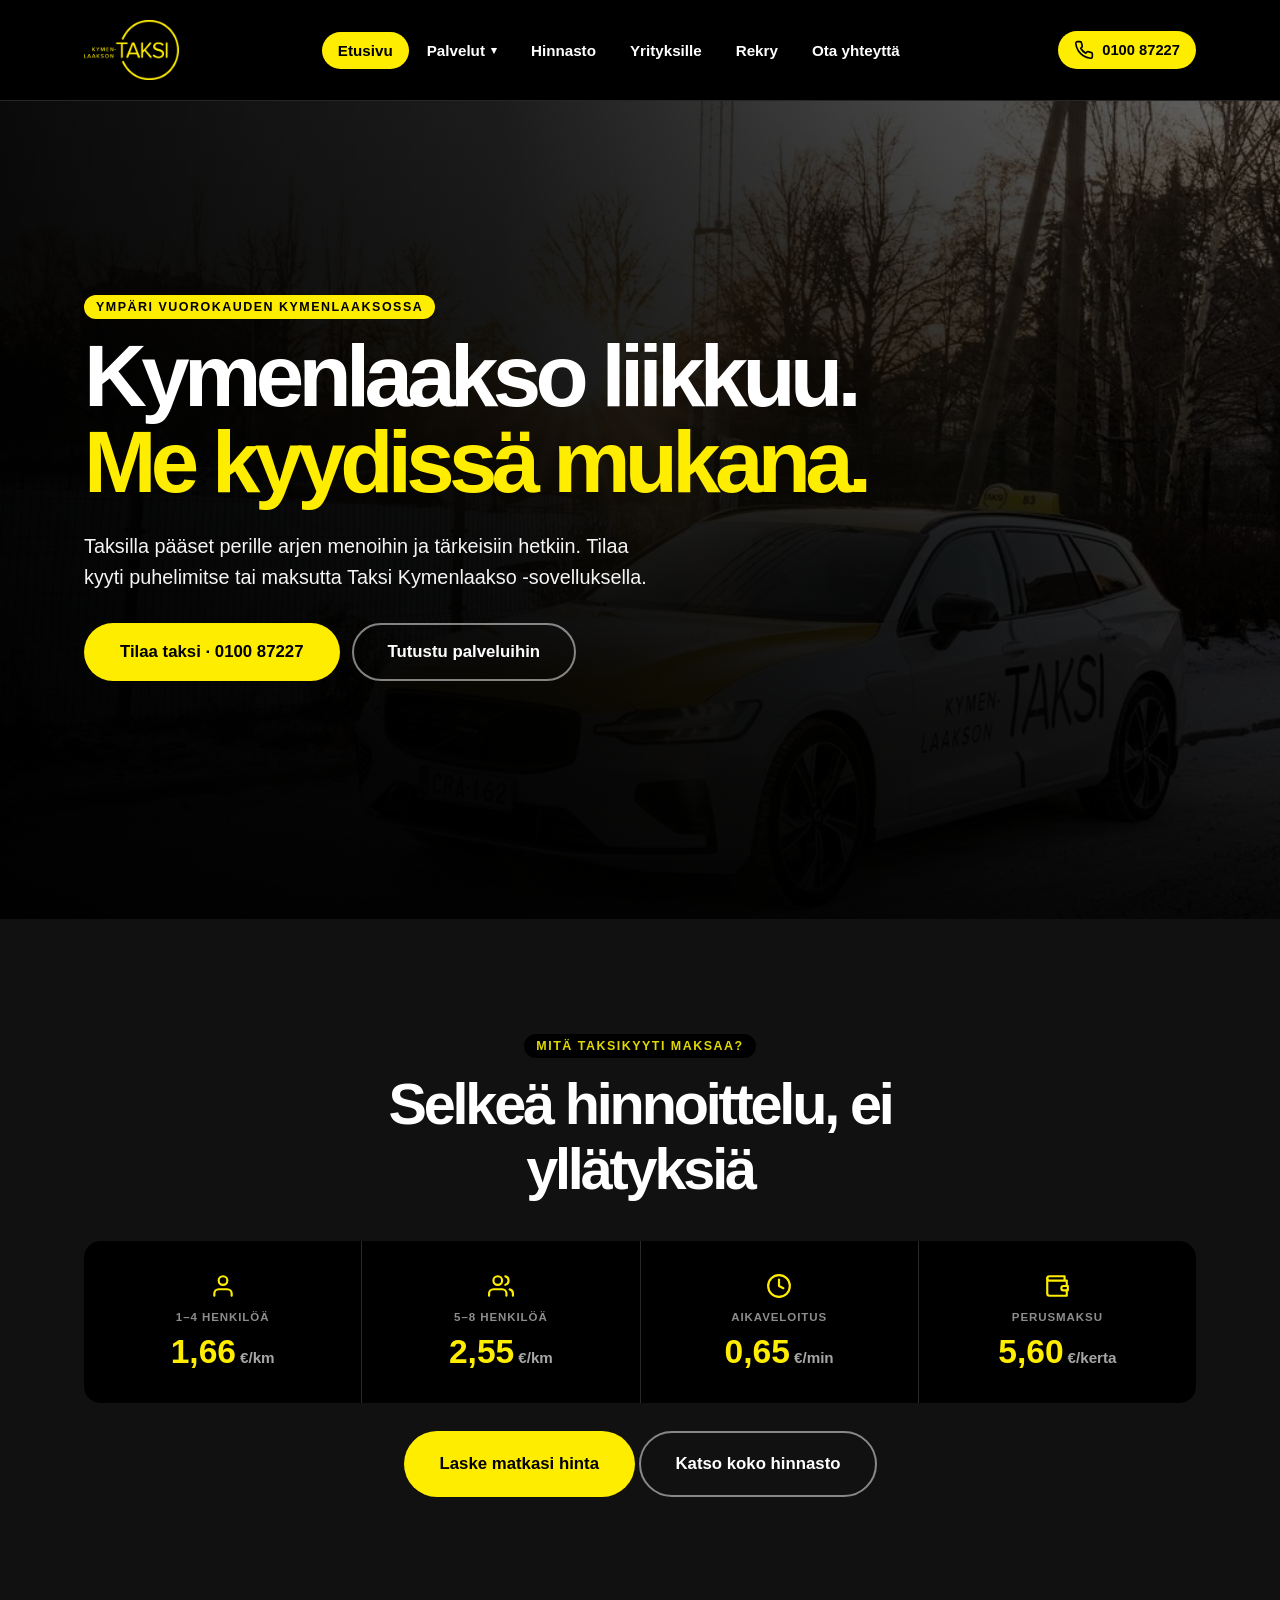
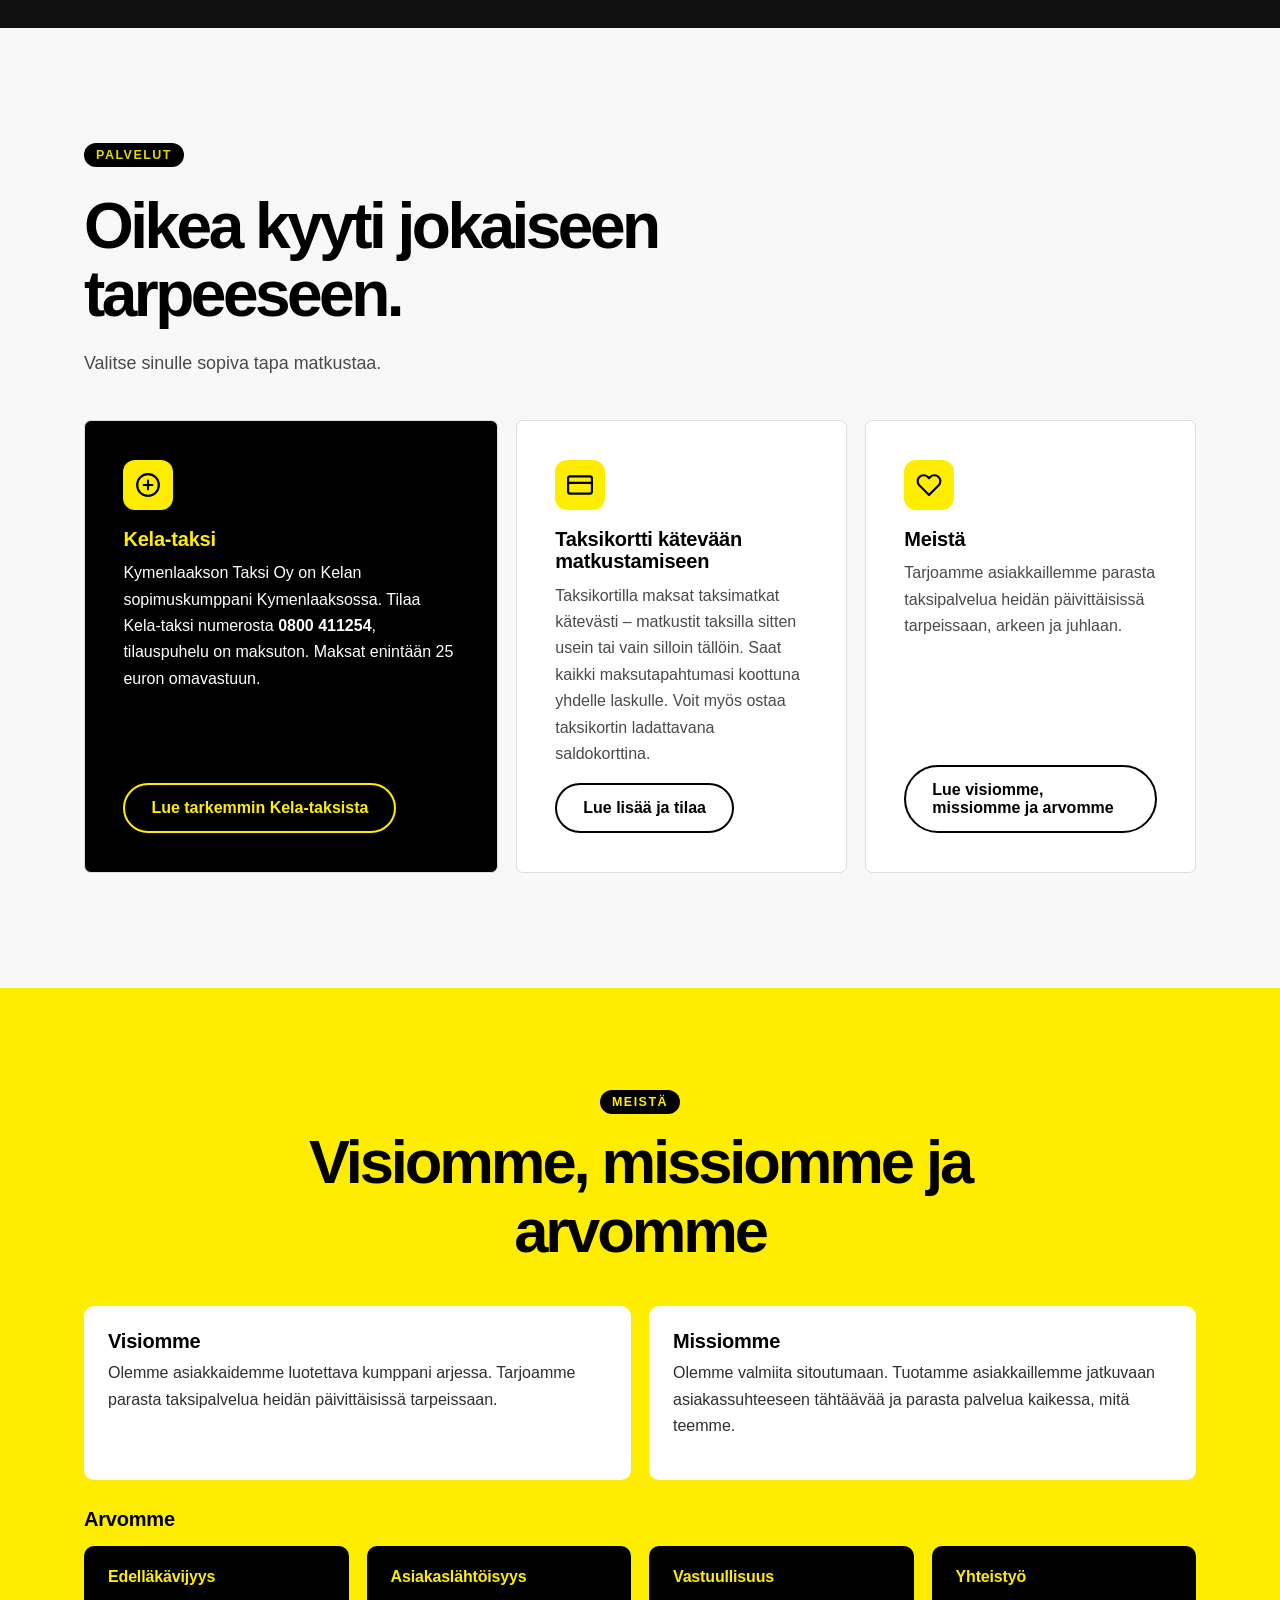
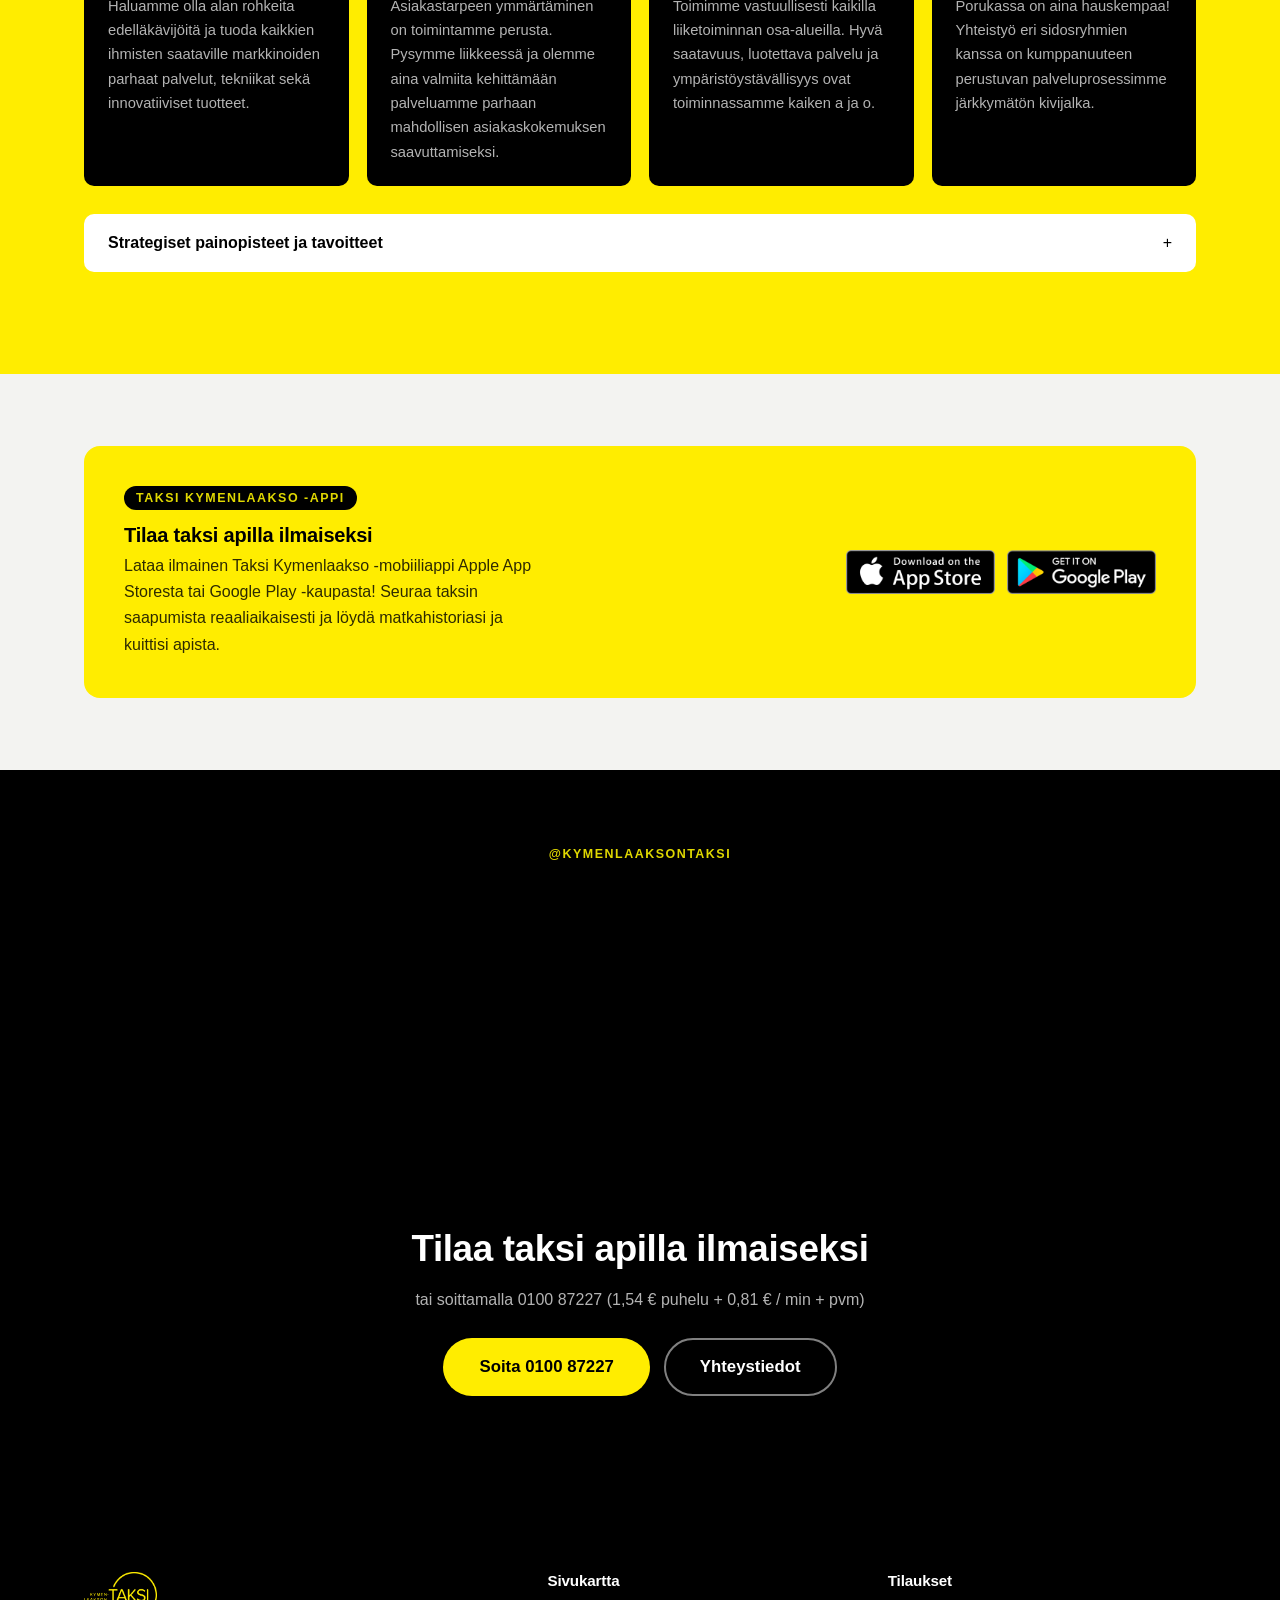
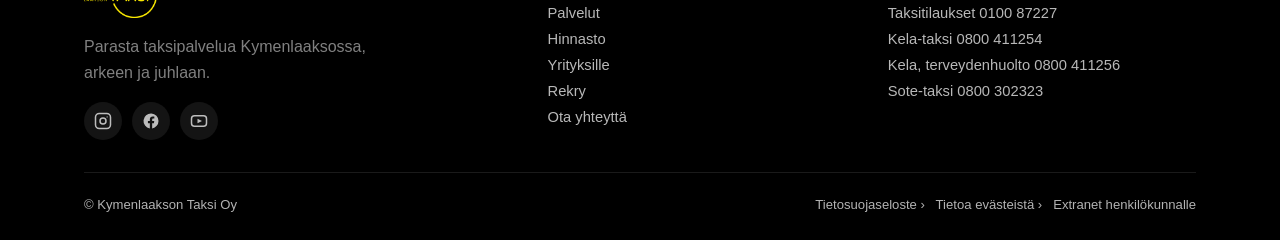
==== commit b72e96a3: "Poista hero-osion puolittain näkyvät tilauskortit" ====
--- a/index.html
+++ b/index.html
@@ -5,7 +5,7 @@
 <meta name="viewport" content="width=device-width, initial-scale=1.0">
 <title>Kymenlaakson Taksi | Luotettava, paikallinen taksipalvelu</title>
 <meta name="description" content="Arkeen ja juhlaan. Luotettava, paikallinen Kymenlaakson Taksi. Taksitilaukset 0100 87227, Kela-taksi 0800 411254.">
-<link rel="stylesheet" href="assets/style.css?v=10">
+<link rel="stylesheet" href="assets/style.css?v=11">
 <link rel="icon" href="assets/images/favicon-32.png" sizes="32x32">
 <link rel="icon" href="assets/images/favicon-192.png" sizes="192x192">
 <link rel="apple-touch-icon" href="assets/images/apple-touch-icon.png">
@@ -66,22 +66,7 @@
       <h1>Kymenlaakso liikkuu.<br><span>Me kyydissä mukana.</span></h1>
       <p class="lead">Taksilla pääset perille arjen menoihin ja tärkeisiin hetkiin. Tilaa kyyti puhelimitse tai maksutta Taksi Kymenlaakso -sovelluksella.</p><div class="premium-hero-actions"><a class="btn btn-primary btn-lg" href="tel:+35810087227">Tilaa taksi · 0100 87227</a><a class="btn btn-outline-light btn-lg" href="palvelut.html">Tutustu palveluihin</a></div>
 
-      <div class="hero-calls">
-        <div class="call-card">
-          <div class="icon"><svg width="18" height="18" viewBox="0 0 24 24" fill="none" stroke="currentColor" stroke-width="2" stroke-linecap="round" stroke-linejoin="round" aria-hidden="true"><path d="M22 16.92v3a2 2 0 0 1-2.18 2 19.79 19.79 0 0 1-8.63-3.07 19.5 19.5 0 0 1-6-6 19.79 19.79 0 0 1-3.07-8.67A2 2 0 0 1 4.11 2h3a2 2 0 0 1 2 1.72c.127.96.361 1.903.7 2.81a2 2 0 0 1-.45 2.11L8.09 9.91a16 16 0 0 0 6 6l1.27-1.27a2 2 0 0 1 2.11-.45c.907.339 1.85.573 2.81.7A2 2 0 0 1 22 16.92z"/></svg></div>
-          <div>
-            <a class="num" href="tel:+35810087227">Taksitilaukset 0100 87227</a>
-            <span class="sub">(1,54 €/puhelu + 0,81 €/min + pvm)</span>
-          </div>
-        </div>
-        <div class="call-card">
-          <div class="icon"><svg width="18" height="18" viewBox="0 0 24 24" fill="none" stroke="currentColor" stroke-width="2" stroke-linecap="round" stroke-linejoin="round" aria-hidden="true"><path d="M22 16.92v3a2 2 0 0 1-2.18 2 19.79 19.79 0 0 1-8.63-3.07 19.5 19.5 0 0 1-6-6 19.79 19.79 0 0 1-3.07-8.67A2 2 0 0 1 4.11 2h3a2 2 0 0 1 2 1.72c.127.96.361 1.903.7 2.81a2 2 0 0 1-.45 2.11L8.09 9.91a16 16 0 0 0 6 6l1.27-1.27a2 2 0 0 1 2.11-.45c.907.339 1.85.573 2.81.7A2 2 0 0 1 22 16.92z"/></svg></div>
-          <div>
-            <a class="num" href="tel:+358800411254">Kela-taksi 0800 411254</a>
-            <span class="sub">Maksuton, Kelan korvaamat matkat</span>
-          </div>
-        </div>
-      </div>
+
     </div>
   </section>
 
--- a/assets/style.css
+++ b/assets/style.css
@@ -990,3 +990,18 @@
  .premium-home .mobile-nav a:hover, .premium-home .mobile-nav a.active { color: #ffed00; }
 }
 @media(prefers-reduced-motion: reduce) { .premium-home *, .premium-home *::before, .premium-home *::after { scroll-behavior: auto !important; transition-duration: .01ms !important; animation-duration: .01ms !important; } }
+
+/* Premium review fixes: visible navigation state and clean hero boundary. */
+.premium-home .main-nav > a.active,
+.premium-home .main-nav > a.active:hover,
+.premium-home .main-nav > a.active:focus-visible,
+.premium-home .nav-dropdown-toggle.active,
+.premium-home .nav-dropdown-toggle.active:hover,
+.premium-home .nav-dropdown-toggle[aria-expanded="true"] { color: #000; background: #ffed00; }
+.premium-home .hero-photo-page .eyebrow { color: #000; background: #ffed00; }
+.premium-home .hero-photo-page { min-height: max(710px, calc(100svh - 82px)); align-items: center; }
+.premium-home .hero-photo-page .wrap { padding-top: clamp(80px,9vw,135px); padding-bottom: clamp(80px,9vw,135px); }
+@media (max-width: 760px) {
+ .premium-home .hero-photo-page { min-height: max(650px, calc(100svh - 84px)); }
+ .premium-home .hero-photo-page .wrap { padding-top: 72px; padding-bottom: 72px; }
+}
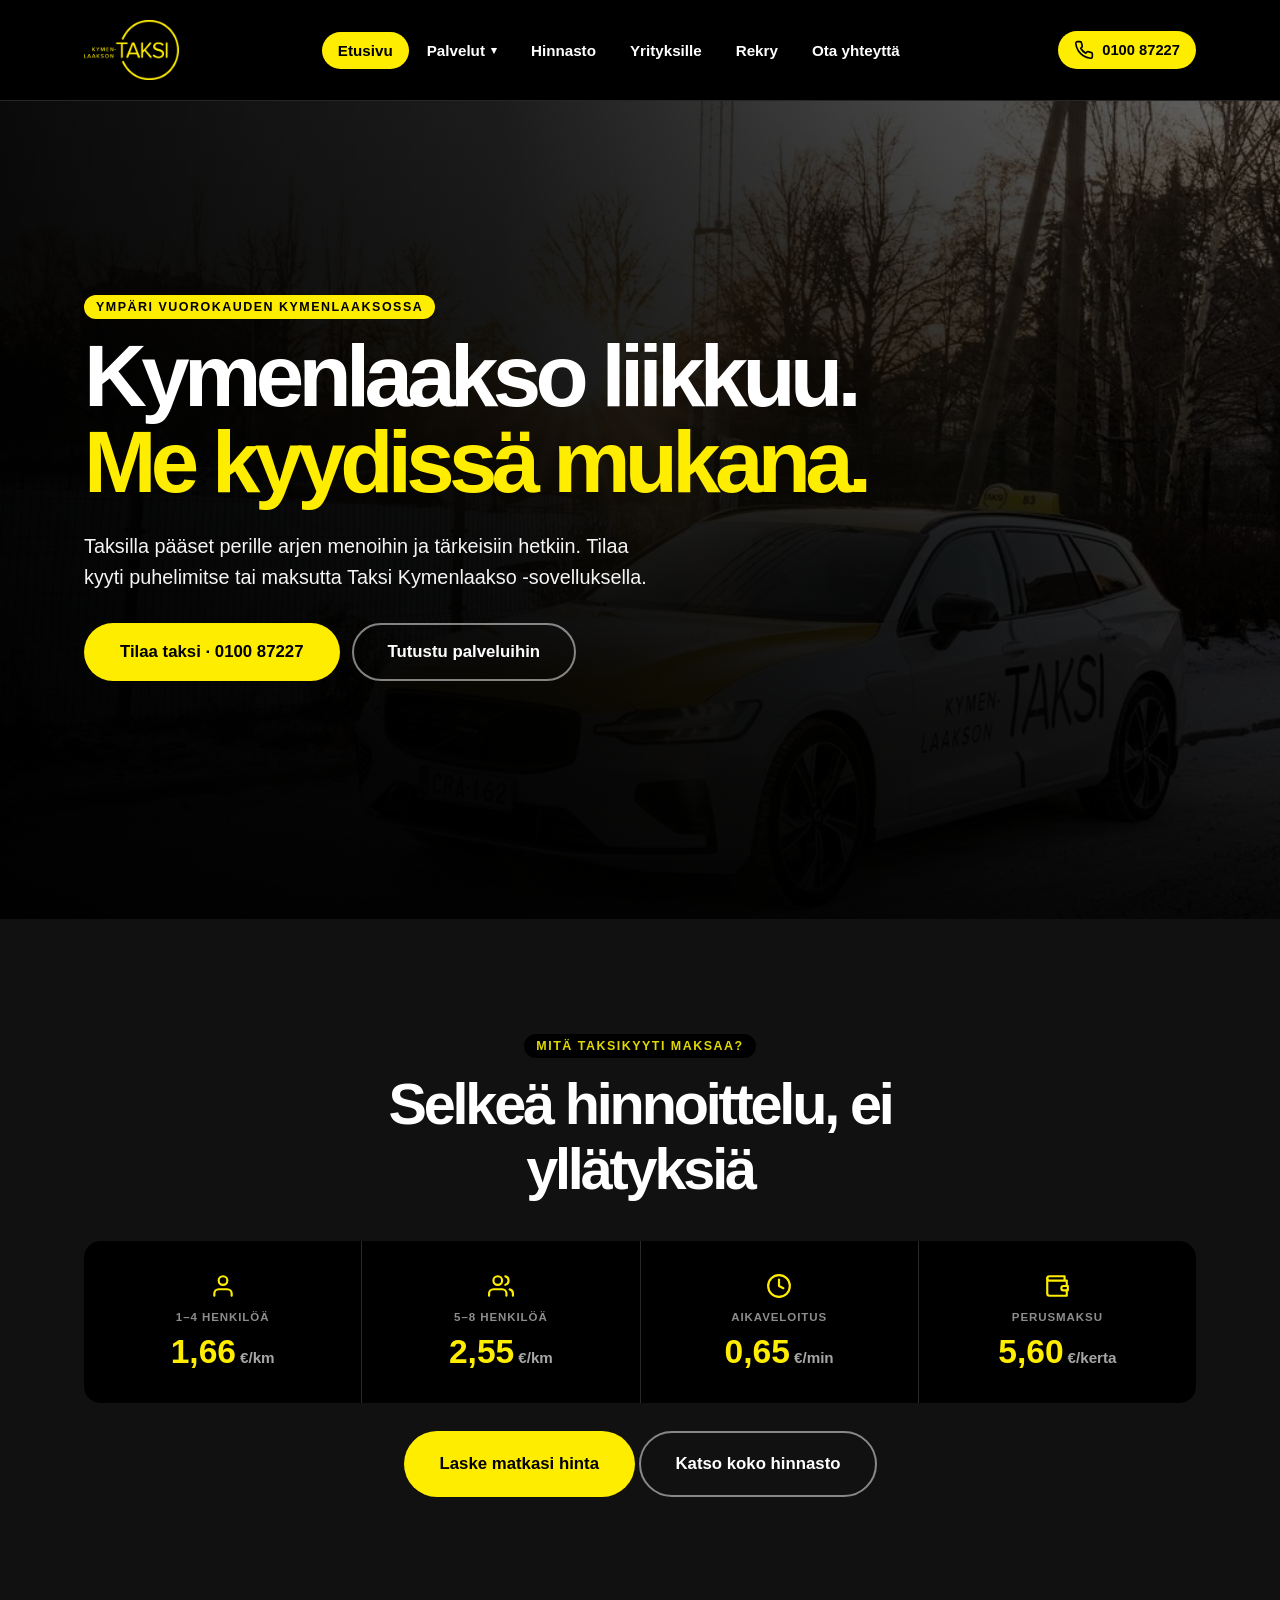
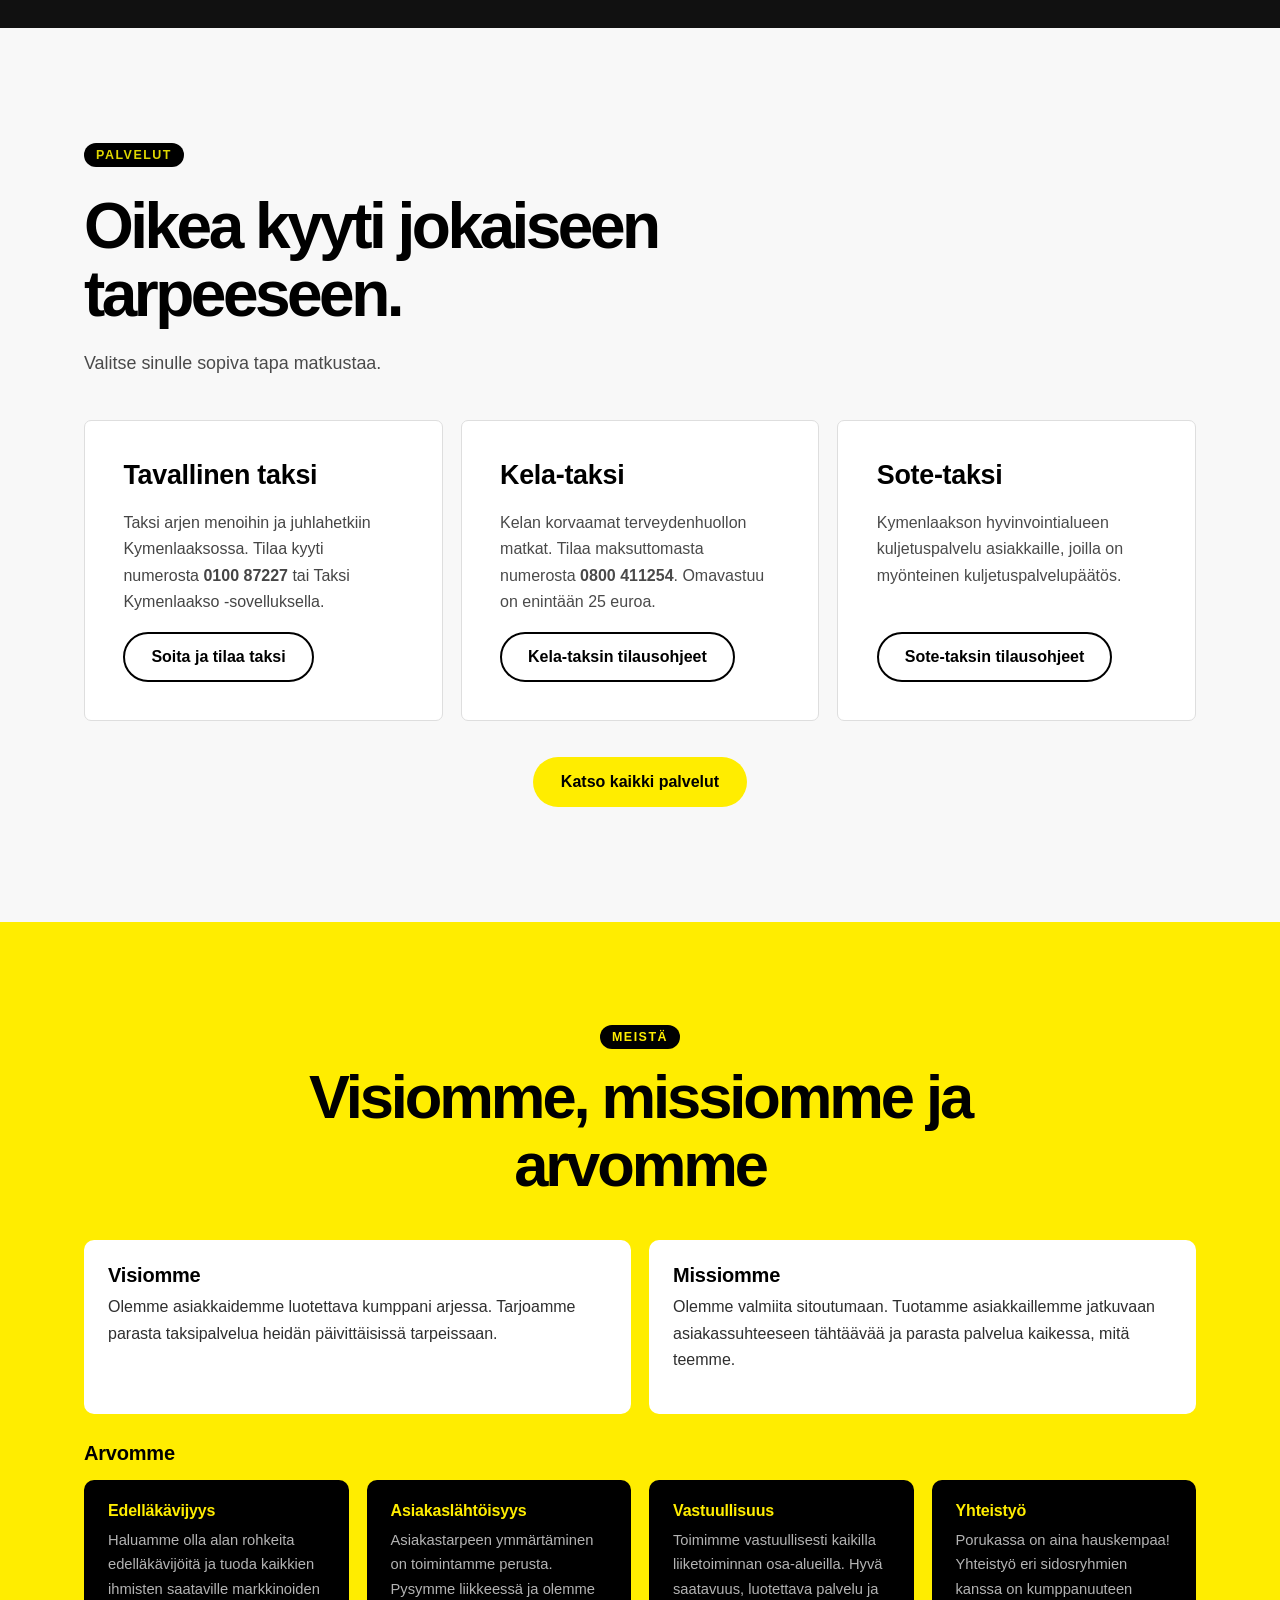
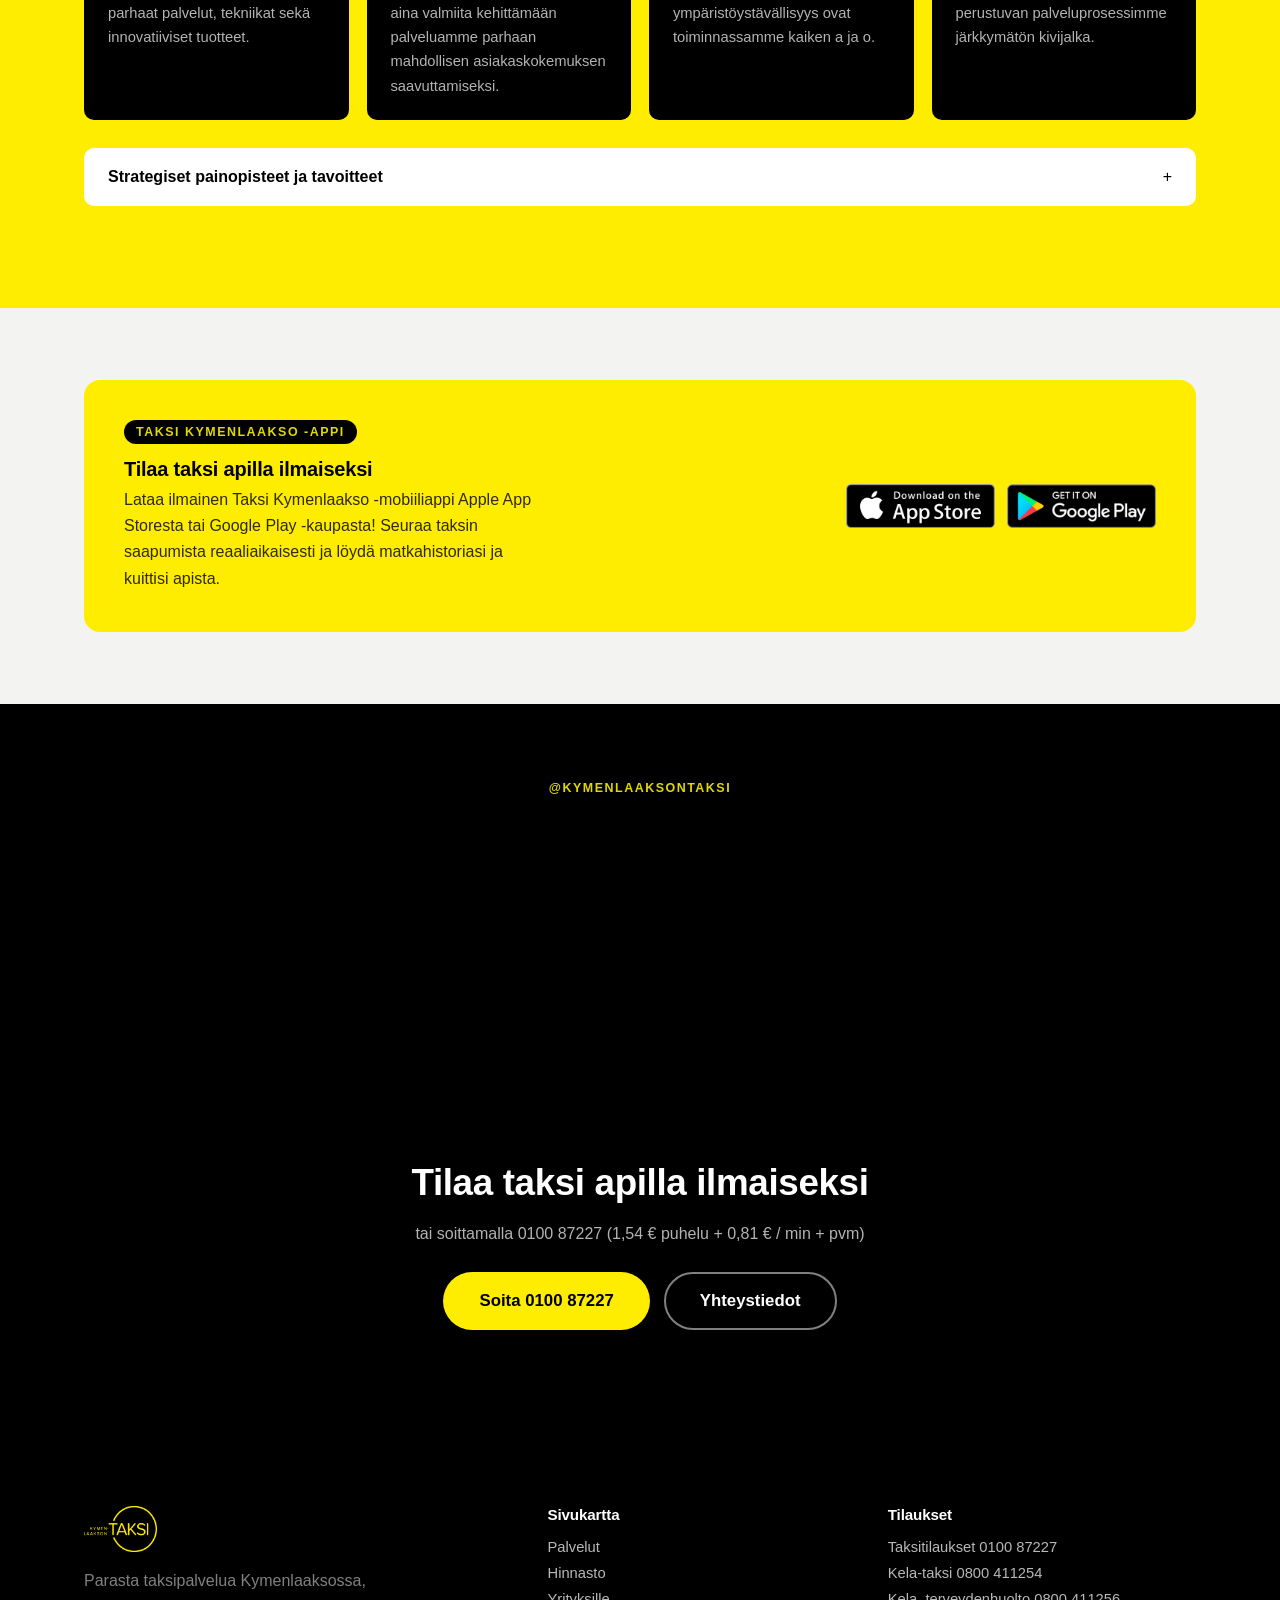
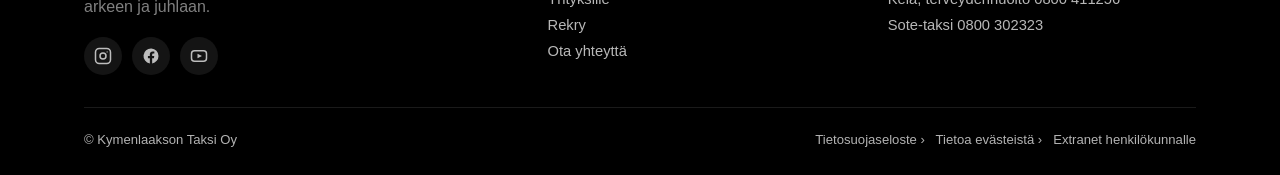
==== commit 44363e10: "Lisää kolme palvelua, puheluhinta ja mobiilin soittopalkki" ====
--- a/index.html
+++ b/index.html
@@ -5,7 +5,7 @@
 <meta name="viewport" content="width=device-width, initial-scale=1.0">
 <title>Kymenlaakson Taksi | Luotettava, paikallinen taksipalvelu</title>
 <meta name="description" content="Arkeen ja juhlaan. Luotettava, paikallinen Kymenlaakson Taksi. Taksitilaukset 0100 87227, Kela-taksi 0800 411254.">
-<link rel="stylesheet" href="assets/style.css?v=11">
+<link rel="stylesheet" href="assets/style.css?v=12">
 <link rel="icon" href="assets/images/favicon-32.png" sizes="32x32">
 <link rel="icon" href="assets/images/favicon-192.png" sizes="192x192">
 <link rel="apple-touch-icon" href="assets/images/apple-touch-icon.png">
@@ -108,25 +108,23 @@
   <section class="premium-services" id="palvelut">
     <div class="wrap"><div class="premium-section-intro"><span class="eyebrow">Palvelut</span><h2>Oikea kyyti jokaiseen tarpeeseen.</h2><p>Valitse sinulle sopiva tapa matkustaa.</p></div>
       <div class="card-grid">
-        <div class="card">
-          <div class="card-icon"><svg width="26" height="26" viewBox="0 0 24 24" fill="none" stroke="currentColor" stroke-width="2" stroke-linecap="round" stroke-linejoin="round" aria-hidden="true"><circle cx="12" cy="12" r="10"/><line x1="12" y1="8" x2="12" y2="16"/><line x1="8" y1="12" x2="16" y2="12"/></svg></div>
+        <article class="card">
+          <h3>Tavallinen taksi</h3>
+          <p>Taksi arjen menoihin ja juhlahetkiin Kymenlaaksossa. Tilaa kyyti numerosta <strong>0100 87227</strong> tai Taksi Kymenlaakso -sovelluksella.</p>
+          <a href="tel:+35810087227" class="btn btn-outline">Soita ja tilaa taksi</a>
+        </article>
+        <article class="card">
           <h3>Kela-taksi</h3>
-          <p>Kymenlaakson Taksi Oy on Kelan sopimuskumppani Kymenlaaksossa. Tilaa Kela-taksi numerosta <strong>0800 411254</strong>, tilauspuhelu on maksuton. Maksat enintään 25 euron omavastuun.</p>
-          <a href="kela-taksi.html" class="btn btn-outline">Lue tarkemmin Kela-taksista</a>
-        </div>
-        <div class="card">
-          <div class="card-icon"><svg width="26" height="26" viewBox="0 0 24 24" fill="none" stroke="currentColor" stroke-width="2" stroke-linecap="round" stroke-linejoin="round" aria-hidden="true"><rect x="1" y="4" width="22" height="16" rx="2" ry="2"/><line x1="1" y1="10" x2="23" y2="10"/></svg></div>
-          <h3>Taksikortti kätevään matkustamiseen</h3>
-          <p>Taksikortilla maksat taksimatkat kätevästi – matkustit taksilla sitten usein tai vain silloin tällöin. Saat kaikki maksutapahtumasi koottuna yhdelle laskulle. Voit myös ostaa taksikortin ladattavana saldokorttina.</p>
-          <a href="palvelut.html#taksikortti" class="btn btn-outline">Lue lisää ja tilaa</a>
-        </div>
-        <div class="card">
-          <div class="card-icon"><svg width="26" height="26" viewBox="0 0 24 24" fill="none" stroke="currentColor" stroke-width="2" stroke-linecap="round" stroke-linejoin="round" aria-hidden="true"><path d="M20.84 4.61a5.5 5.5 0 0 0-7.78 0L12 5.67l-1.06-1.06a5.5 5.5 0 0 0-7.78 7.78l1.06 1.06L12 21.23l7.78-7.78 1.06-1.06a5.5 5.5 0 0 0 0-7.78z"/></svg></div>
-          <h3>Meistä</h3>
-          <p>Tarjoamme asiakkaillemme parasta taksipalvelua heidän päivittäisissä tarpeissaan, arkeen ja juhlaan.</p>
-          <a href="#palveluksessasi" class="btn btn-outline">Lue visiomme, missiomme ja arvomme</a>
-        </div>
-      </div>
+          <p>Kelan korvaamat terveydenhuollon matkat. Tilaa maksuttomasta numerosta <strong>0800 411254</strong>. Omavastuu on enintään 25 euroa.</p>
+          <a href="kela-taksi.html" class="btn btn-outline">Kela-taksin tilausohjeet</a>
+        </article>
+        <article class="card">
+          <h3>Sote-taksi</h3>
+          <p>Kymenlaakson hyvinvointialueen kuljetuspalvelu asiakkaille, joilla on myönteinen kuljetuspalvelupäätös.</p>
+          <a href="sote-taksi.html" class="btn btn-outline">Sote-taksin tilausohjeet</a>
+        </article>
+      </div>
+      <div class="premium-service-footer"><a class="btn btn-primary" href="palvelut.html">Katso kaikki palvelut</a></div>
     </div>
   </section>
 
@@ -287,5 +285,6 @@
 <button class="back-to-top" aria-label="Takaisin sivun alkuun">&#8593;</button>
 
 <script src="assets/script.js?v=9"></script>
+<div class="premium-mobile-callbar"><a href="tel:+35810087227" aria-label="Soita taksitilaukseen numeroon 0100 87227. Puhelun hinta 1,54 euroa puhelulta ja 0,81 euroa minuutilta sekä paikallisverkkomaksu."><strong>Soita 0100 87227</strong><span>1,54 € / puhelu + 0,81 € / min + pvm</span></a></div>
 </body>
 </html>
--- a/assets/style.css
+++ b/assets/style.css
@@ -1005,3 +1005,30 @@
  .premium-home .hero-photo-page { min-height: max(650px, calc(100svh - 84px)); }
  .premium-home .hero-photo-page .wrap { padding-top: 72px; padding-bottom: 72px; }
 }
+
+/* 2026: balanced service choices, transparent pricing and fixed mobile booking. */
+.premium-home .premium-services .card-grid { grid-template-columns: repeat(3,minmax(0,1fr)); }
+.premium-home .premium-services .card:first-child { background: #fff; color: #000; grid-column: auto; }
+.premium-home .premium-services .card:first-child h3 { color: #000; }
+.premium-home .premium-services .card:first-child p { color: #454545; }
+.premium-home .premium-services .card:first-child .btn { border-color: #000; color: #000; }
+.premium-home .premium-services .card:first-child .btn:hover { background: #000; color: #fff; }
+.premium-home .premium-services .card h3 { font-size: clamp(1.4rem,2.1vw,1.9rem); margin-bottom: 20px; }
+.premium-home .premium-services .card p { flex-grow: 1; }
+.premium-service-footer { margin-top: 36px; text-align: center; }
+.premium-call-price { color: #fff !important; font-size: 1rem; margin: -24px 0 0; font-weight: 600; }
+.premium-mobile-callbar { display: none; }
+@media(max-width: 980px) {
+ .premium-home .premium-services .card-grid { grid-template-columns: repeat(2,minmax(0,1fr)); }
+}
+@media(max-width: 760px) {
+ .premium-home { padding-bottom: calc(100px + env(safe-area-inset-bottom)); }
+ .premium-home .premium-services .card-grid { grid-template-columns: 1fr; }
+ .premium-home .premium-hero-actions { margin-bottom: 35px; }
+ .premium-home .premium-call-price { margin-top: -20px; font-size: .85rem; line-height: 1.4; }
+ .premium-mobile-callbar { display: block; position: fixed; left: 0; right: 0; bottom: 0; z-index: 1000; background: #ffed00; color: #000; box-shadow: 0 -4px 24px rgba(0,0,0,.18); padding: 9px 16px calc(9px + env(safe-area-inset-bottom)); }
+ .premium-mobile-callbar a { display: flex; flex-direction: column; align-items: center; justify-content: center; min-height: 58px; text-align: center; color: #000; }
+ .premium-mobile-callbar strong { font-size: 1.12rem; line-height: 1.3; }
+ .premium-mobile-callbar span { font-size: .72rem; line-height: 1.4; font-weight: 600; }
+ .premium-home .back-to-top { bottom: calc(100px + env(safe-area-inset-bottom)); }
+}
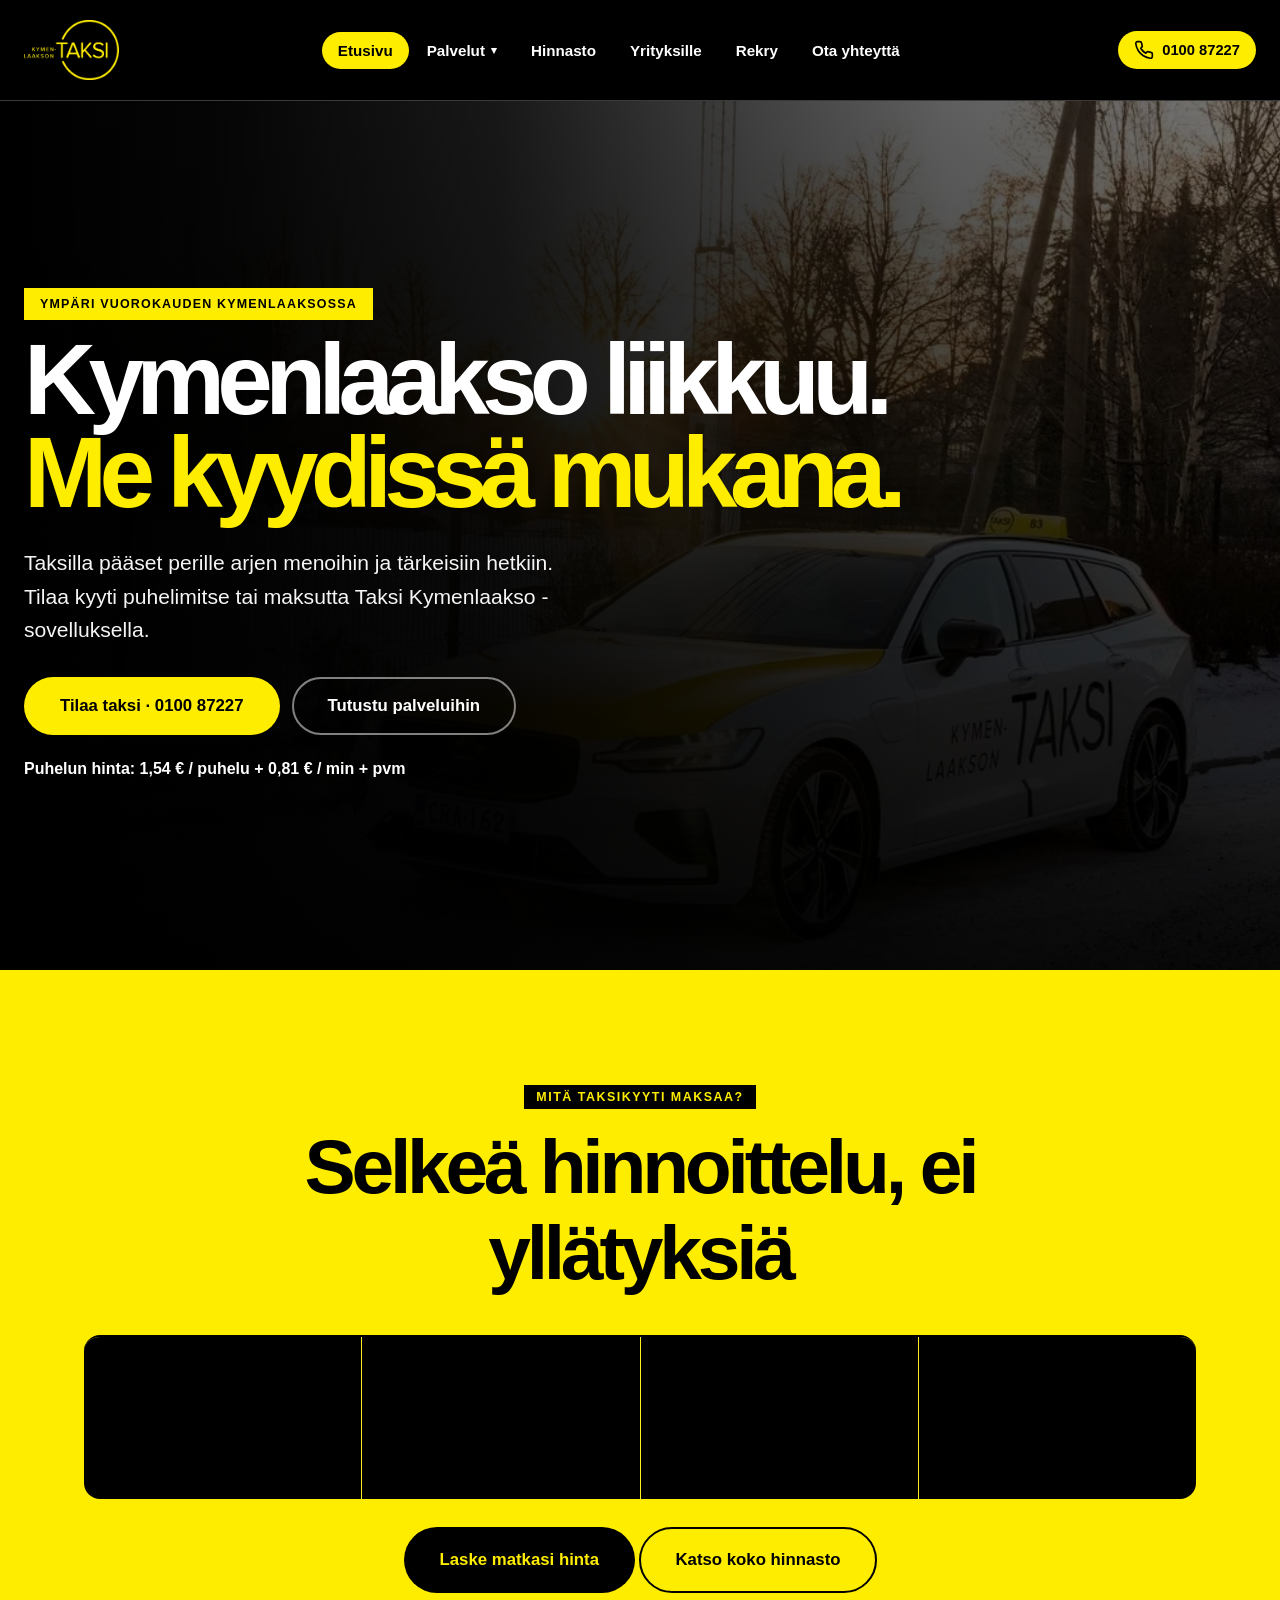
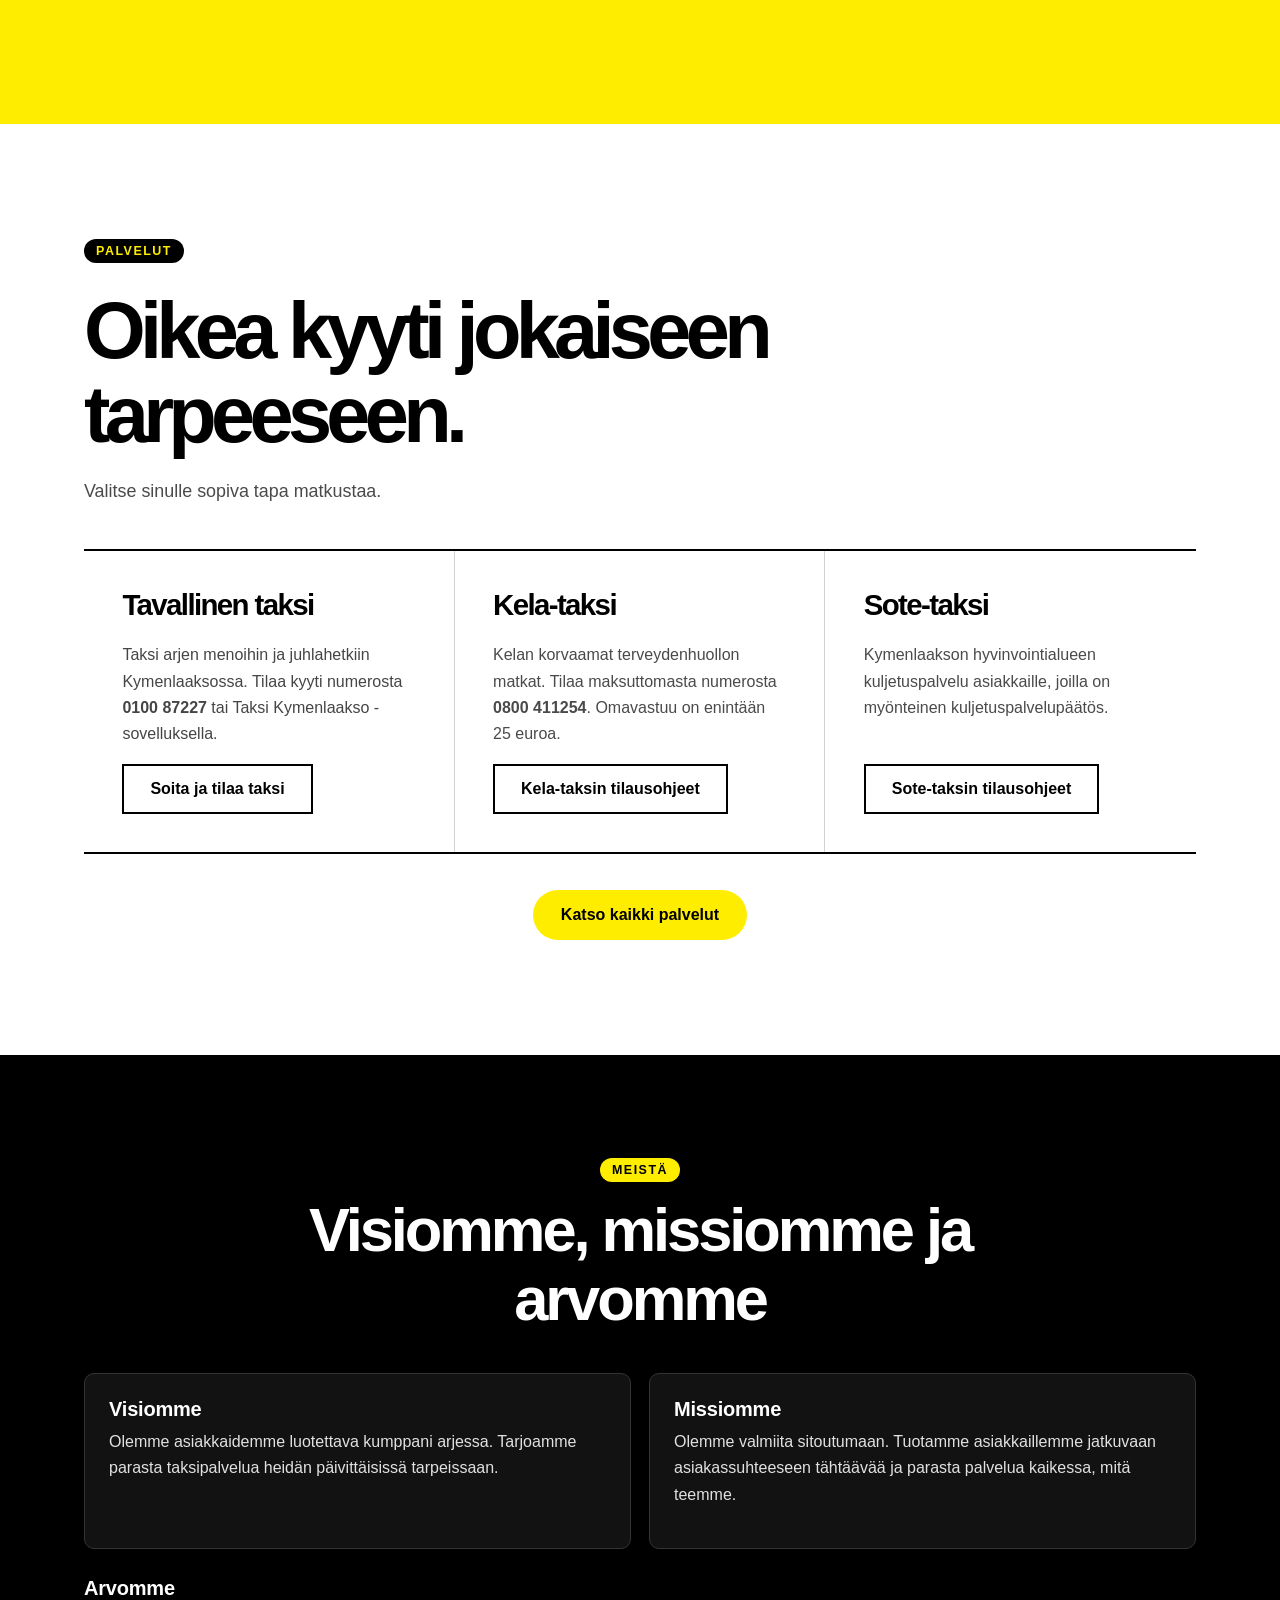
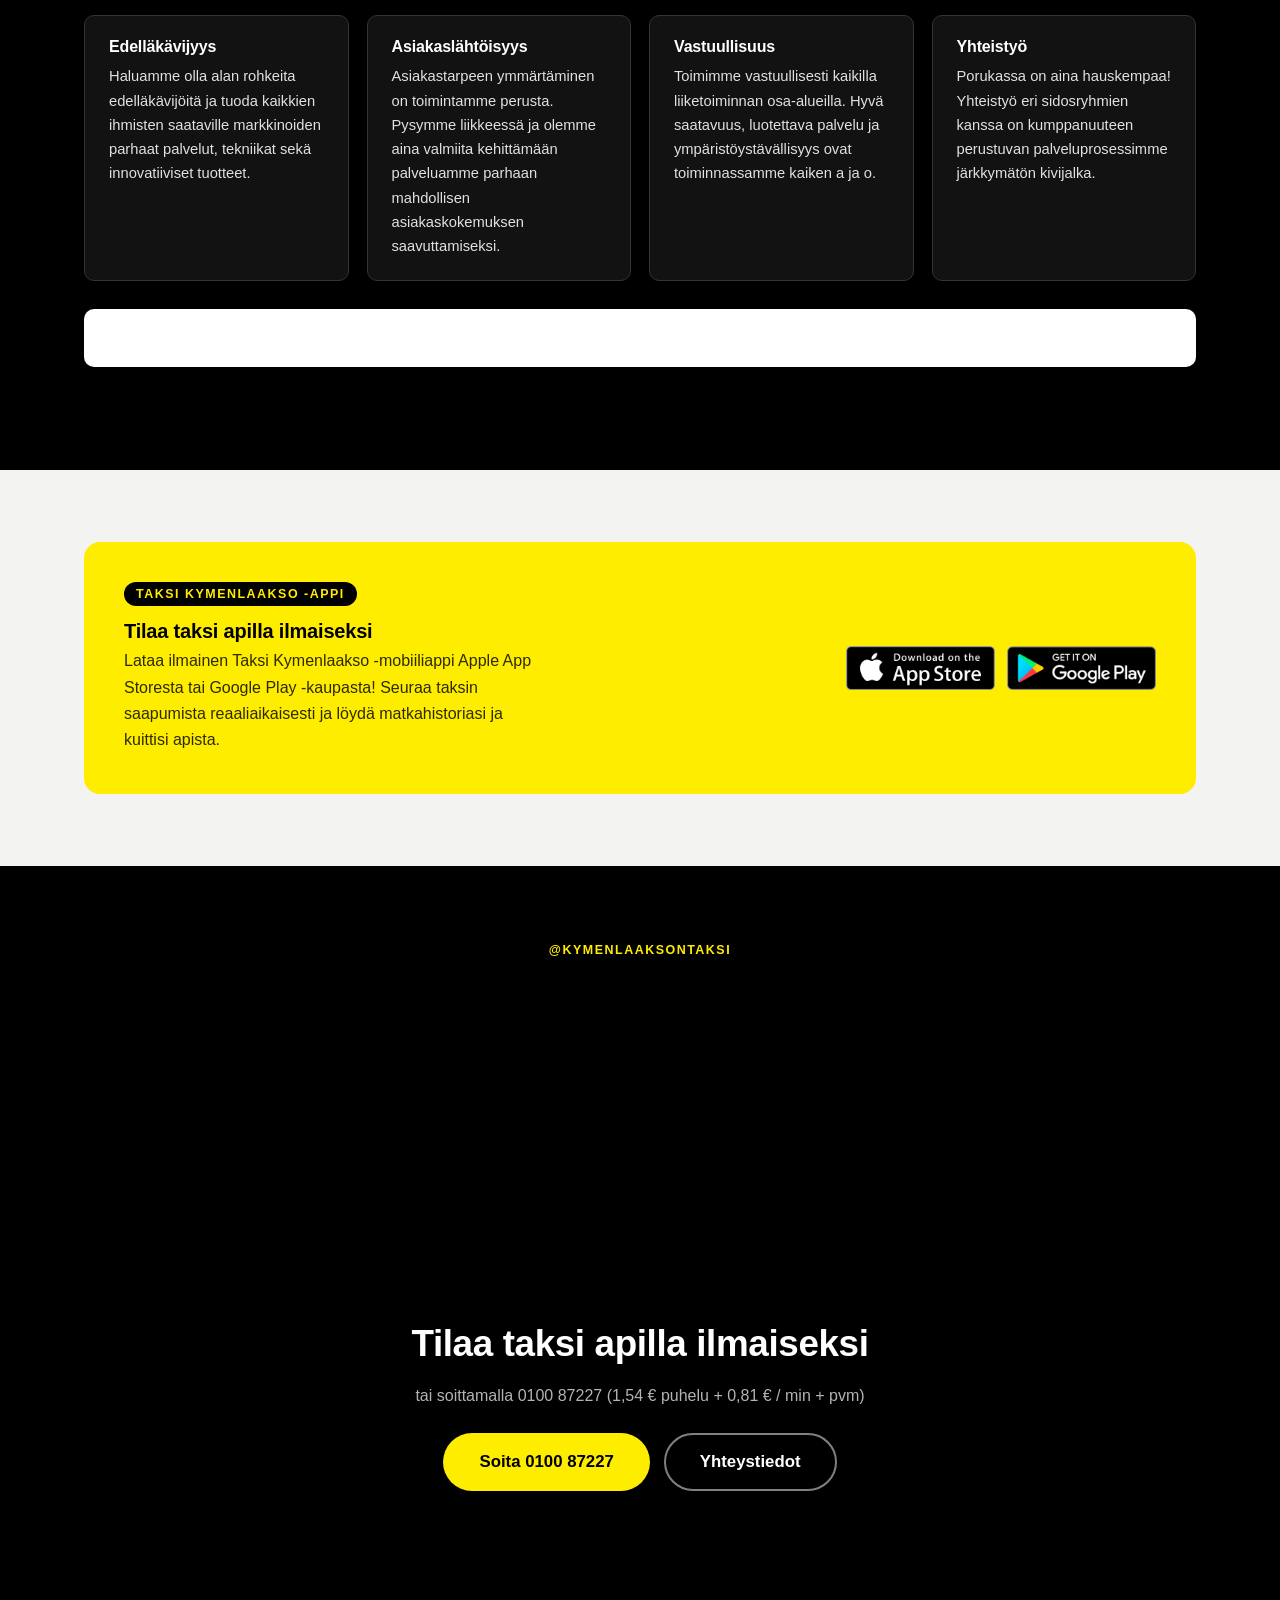
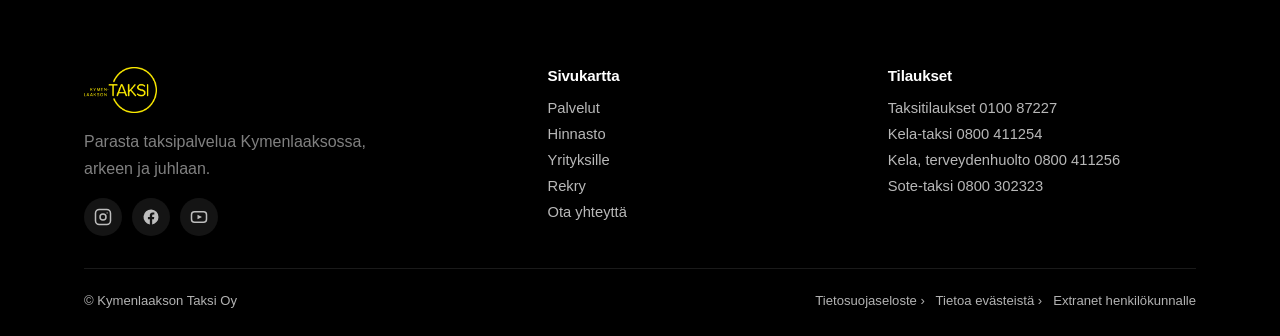
==== commit 9357042d: "Näytä 0100-puheluhinta heti etusivun päätoiminnon alla" ====
--- a/index.html
+++ b/index.html
@@ -5,7 +5,7 @@
 <meta name="viewport" content="width=device-width, initial-scale=1.0">
 <title>Kymenlaakson Taksi | Luotettava, paikallinen taksipalvelu</title>
 <meta name="description" content="Arkeen ja juhlaan. Luotettava, paikallinen Kymenlaakson Taksi. Taksitilaukset 0100 87227, Kela-taksi 0800 411254.">
-<link rel="stylesheet" href="assets/style.css?v=12">
+<link rel="stylesheet" href="assets/style.css?v=14">
 <link rel="icon" href="assets/images/favicon-32.png" sizes="32x32">
 <link rel="icon" href="assets/images/favicon-192.png" sizes="192x192">
 <link rel="apple-touch-icon" href="assets/images/apple-touch-icon.png">
@@ -65,8 +65,7 @@
       <span class="eyebrow">Ympäri vuorokauden Kymenlaaksossa</span>
       <h1>Kymenlaakso liikkuu.<br><span>Me kyydissä mukana.</span></h1>
       <p class="lead">Taksilla pääset perille arjen menoihin ja tärkeisiin hetkiin. Tilaa kyyti puhelimitse tai maksutta Taksi Kymenlaakso -sovelluksella.</p><div class="premium-hero-actions"><a class="btn btn-primary btn-lg" href="tel:+35810087227">Tilaa taksi · 0100 87227</a><a class="btn btn-outline-light btn-lg" href="palvelut.html">Tutustu palveluihin</a></div>
-
-
+      <p class="premium-call-price">Puhelun hinta: 1,54 € / puhelu + 0,81 € / min + pvm</p>
     </div>
   </section>
 
--- a/assets/style.css
+++ b/assets/style.css
@@ -1032,3 +1032,112 @@
  .premium-mobile-callbar span { font-size: .72rem; line-height: 1.4; font-weight: 600; }
  .premium-home .back-to-top { bottom: calc(100px + env(safe-area-inset-bottom)); }
 }
+
+/* Premium 2026: shared visual language across inner pages.
+   Existing imagery, text, prices and interactive elements remain intact. */
+.premium-site { font-family: Helvetica, Arial, sans-serif; background: #f7f7f7; }
+.premium-site .site-header { background: #000; border-bottom: 1px solid rgba(255,255,255,.16); }
+.premium-site .site-header .wrap { min-height: 82px; }
+.premium-site .main-nav > a, .premium-site .nav-dropdown-toggle { color: #fff; }
+.premium-site .main-nav > a:hover, .premium-site .nav-dropdown-toggle:hover { color: #ffed00; }
+.premium-site .main-nav > a.active, .premium-site .main-nav > a.active:hover,
+.premium-site .nav-dropdown-toggle.active, .premium-site .nav-dropdown-toggle.active:hover,
+.premium-site .nav-dropdown-toggle[aria-expanded="true"] { background: #ffed00; color: #000; }
+.premium-site .nav-dropdown-menu { background: #111; border: 1px solid #333; box-shadow: 0 24px 48px rgba(0,0,0,.3); }
+.premium-site .nav-dropdown-menu a { color: #fff; }
+.premium-site .nav-dropdown-menu a:hover, .premium-site .nav-dropdown-menu a:focus-visible { background: #ffed00; color: #000; }
+.premium-site .hero { background: #000; color: #fff; }
+.premium-site .hero .wrap { padding-top: clamp(76px,8vw,124px); padding-bottom: clamp(76px,8vw,124px); }
+.premium-site .hero h1 { color: #fff; max-width: 950px; font-size: clamp(2.9rem,6vw,5.8rem); font-weight: 800; letter-spacing: -.055em; line-height: 1.02; }
+.premium-site .hero p, .premium-site .hero .lead { color: rgba(255,255,255,.9); font-size: clamp(1.05rem,1.7vw,1.25rem); max-width: 750px; }
+.premium-site .hero .eyebrow { background: #ffed00; color: #000; }
+.premium-site .hero-photo-page { min-height: 510px; }
+.premium-site .hero-photo-page::before { content:""; position:absolute; inset:0; background:linear-gradient(90deg,rgba(0,0,0,.87),rgba(0,0,0,.3)); z-index:1; pointer-events:none; }
+.premium-site .hero-photo-page::after { background:linear-gradient(0deg,rgba(0,0,0,.55),transparent); }
+.premium-site .hero-photo-page .wrap { z-index:2; }
+.premium-site section:not(.hero) { padding-top: clamp(70px,8vw,110px); padding-bottom: clamp(70px,8vw,110px); }
+.premium-site h2 { font-size: clamp(2rem,4vw,3.8rem); line-height:1.08; letter-spacing:-.048em; }
+.premium-site h3 { letter-spacing:-.025em; }
+.premium-site .section-head { max-width:800px; }
+.premium-site .section-dark { background:#101010; }
+.premium-site .section-yellow { background:#ffed00; }
+.premium-site .section-alt { background:#eee; }
+.premium-site .card, .premium-site .job-card { box-shadow:none; border:1px solid rgba(0,0,0,.11); border-radius:7px; }
+.premium-site .cta-band { border-radius:8px; background:#0a0a0a; }
+.premium-site .site-footer { background:#000; }
+.premium-site .eyebrow { letter-spacing:.075em; }
+.premium-site .btn { border-radius:999px; }
+.premium-site :focus-visible { outline:3px solid #ffed00; outline-offset:4px; }
+@media(max-width:760px) {
+ .premium-site { padding-bottom:calc(100px + env(safe-area-inset-bottom)); }
+ .premium-site .hero h1 { font-size:clamp(2.65rem,10vw,4.15rem); }
+ .premium-site .hero .wrap { padding-top:64px; padding-bottom:76px; }
+ .premium-site .hero-photo-page { min-height:470px; }
+ .premium-site .hero-photo-page::before { background:linear-gradient(0deg,rgba(0,0,0,.9),rgba(0,0,0,.38)); }
+ .premium-site .mobile-nav { background:#0d0d0d; }
+ .premium-site .mobile-nav a { color:#fff; }
+ .premium-site .mobile-nav a.active, .premium-site .mobile-nav a:hover { color:#ffed00; }
+ .premium-site .back-to-top { bottom:calc(100px + env(safe-area-inset-bottom)); }
+}
+
+/* Bold editorial direction, 2026. Brand yellow remains #ffed00. */
+:root { --font: Helvetica, Arial, sans-serif; --yellow-deep: #ffed00; }
+.premium-home .site-header, .premium-site .site-header { border-bottom: 1px solid #3a3a3a; }
+.premium-home .site-header .wrap, .premium-site .site-header .wrap { max-width: 1470px; }
+.premium-home .hero-photo-page { min-height: max(750px,calc(100svh - 82px)); }
+.premium-home .hero-photo-page::before { background: linear-gradient(90deg, #000 0%, rgba(0,0,0,.96) 17%,rgba(0,0,0,.81) 39%,rgba(0,0,0,.25) 74%,rgba(0,0,0,.06) 100%); }
+.premium-home .hero-photo-page .hero-bg-img { filter: none; object-position: center; }
+.premium-home .hero-photo-page .wrap { max-width:1470px; }
+.premium-home .hero h1 { max-width: 1120px; font-size:clamp(3.5rem,7.8vw,8.2rem); line-height:.93; letter-spacing:-.077em; text-wrap:balance; }
+.premium-home .hero .lead { max-width:540px; font-size:clamp(1.13rem,1.65vw,1.42rem); line-height:1.6; }
+.premium-home .premium-call-price { margin: -23px 0 0; font-size:1rem; font-weight:700; color:#fff; }
+.premium-home .hero-photo-page .eyebrow { border-radius:0; padding:9px 16px; letter-spacing:.095em; }
+.premium-home .premium-prices { background:#ffed00; color:#000; }
+.premium-home .premium-prices .section-head h2 { color:#000; font-size:clamp(2.8rem,6vw,6.3rem); }
+.premium-home .premium-prices .eyebrow { background:#000; color:#ffed00; border-radius:0; }
+.premium-home .premium-prices .stat-grid { border-top:2px solid #000; }
+.premium-home .premium-prices .stat-cell { border-color:rgba(0,0,0,.22); }
+.premium-home .premium-prices .stat-value, .premium-home .premium-prices .stat-label, .premium-home .premium-prices .stat-unit, .premium-home .premium-prices .stat-icon { color:#000; }
+.premium-home .premium-prices .btn-primary { background:#000; color:#ffed00; }
+.premium-home .premium-prices .btn-outline-light { border-color:#000; color:#000; }
+.premium-home .premium-services { background:#fff; }
+.premium-home .premium-section-intro h2 { max-width:920px; font-size:clamp(3.1rem,6.2vw,6.6rem); letter-spacing:-.072em; }
+.premium-home .premium-services .card-grid { gap:0; border-top:2px solid #000; border-bottom:2px solid #000; }
+.premium-home .premium-services .card, .premium-home .premium-services .card:first-child { border:none; border-right:1px solid #d2d2d2; border-radius:0; padding:clamp(28px,3vw,54px) clamp(24px,3vw,46px); background:#fff; }
+.premium-home .premium-services .card:last-child { border-right:0; }
+.premium-home .premium-services .card h3 { font-size:clamp(1.8rem,2.3vw,2.6rem); letter-spacing:-.055em; }
+.premium-home .premium-services .card .btn { border-radius:0; }
+.premium-home .premium-about { background:#000; color:#fff; }
+.premium-home .premium-about h2, .premium-home .premium-about h3, .premium-home .premium-about h4 { color:#fff; }
+.premium-home .premium-about .eyebrow { background:#ffed00; color:#000; }
+.premium-home .premium-about .mission-card, .premium-home .premium-about .value-card { background:#121212; border:1px solid #343434; color:#fff; box-shadow:none; }
+.premium-home .premium-about .mission-card p, .premium-home .premium-about .value-card p { color:#e1e1e1; }
+.premium-site .hero-photo-page { min-height:clamp(590px,74vh,780px); }
+.premium-site .hero-photo-page::before { background:linear-gradient(90deg,rgba(0,0,0,.96),rgba(0,0,0,.72) 45%,rgba(0,0,0,.13)); }
+.premium-site .hero-photo-page .wrap { max-width:1470px; }
+.premium-site .hero h1 { max-width:1050px; font-size:clamp(3.5rem,7.5vw,7.6rem); letter-spacing:-.075em; }
+.premium-site main > section:first-child:not(.hero) { background:#000; color:#fff; padding-top:clamp(90px,10vw,155px) !important; padding-bottom:clamp(90px,10vw,155px) !important; }
+.premium-site main > section:first-child:not(.hero) h1 { color:#fff; font-size:clamp(3rem,6.5vw,6.8rem); line-height:.99; letter-spacing:-.065em; }
+.premium-site main > section:first-child:not(.hero) .section-head > p { color:#eee; }
+.premium-site main > section:first-child:not(.hero) .eyebrow { background:#ffed00; color:#000; }
+.premium-site main > section:first-child:not(.hero) .card, .premium-site main > section:first-child:not(.hero) .contact-card, .premium-site main > section:first-child:not(.hero) .calc-card { color:#000; background:#fff; }
+.premium-site main > section:first-child:not(.hero) .card p, .premium-site main > section:first-child:not(.hero) .contact-card p, .premium-site main > section:first-child:not(.hero) .calc-card p { color:#333; }
+.premium-site main > section:first-child:not(.hero) .price-table { background:#fff; color:#000; }
+.premium-site main > section:first-child:not(.hero) .pricing-grid { color:#000; }
+.premium-site .section-head h2 { font-size:clamp(2.4rem,5vw,5.3rem); }
+.premium-site .card-grid { gap:22px; }
+.premium-site .card { padding:clamp(24px,3vw,42px); }
+@media(max-width:980px) {
+ .premium-home .premium-services .card-grid { grid-template-columns:1fr; border-bottom:0; }
+ .premium-home .premium-services .card, .premium-home .premium-services .card:first-child { border-right:0; border-bottom:1px solid #ccc; }
+}
+@media(max-width:760px) {
+ .premium-home .hero-photo-page { min-height:max(670px,calc(100svh - 84px)); }
+ .premium-home .hero-photo-page::before { background:linear-gradient(0deg,rgba(0,0,0,.98),rgba(0,0,0,.83) 40%,rgba(0,0,0,.28)); }
+ .premium-home .hero h1 { font-size:clamp(3rem,11vw,5rem); line-height:.99; }
+ .premium-home .premium-call-price { margin:-18px 0 0; font-size:.82rem; line-height:1.5; }
+ .premium-home .premium-prices .stat-grid { display:grid; grid-template-columns:1fr 1fr; }
+ .premium-site .hero-photo-page { min-height:550px; }
+ .premium-site .hero h1 { font-size:clamp(3rem,11vw,5rem); }
+ .premium-site main > section:first-child:not(.hero) { padding-top:75px !important; padding-bottom:75px !important; }
+}
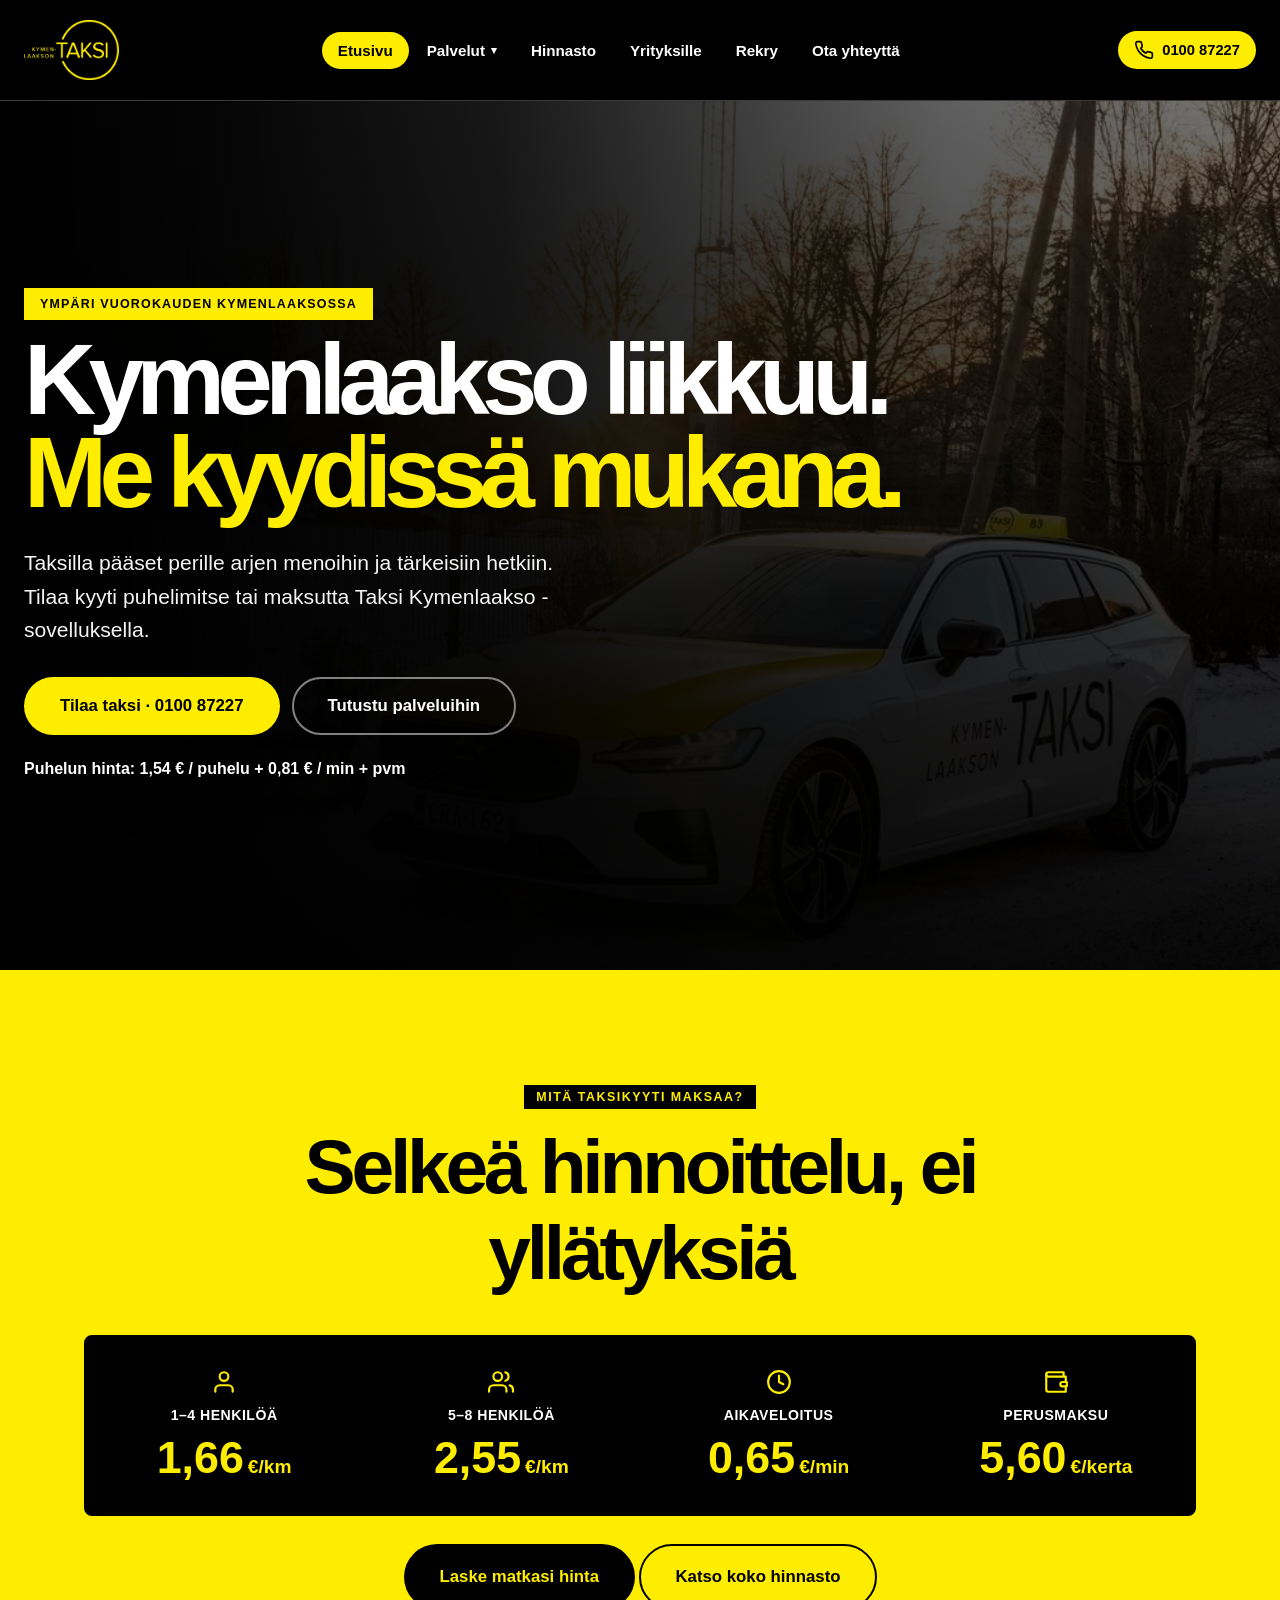
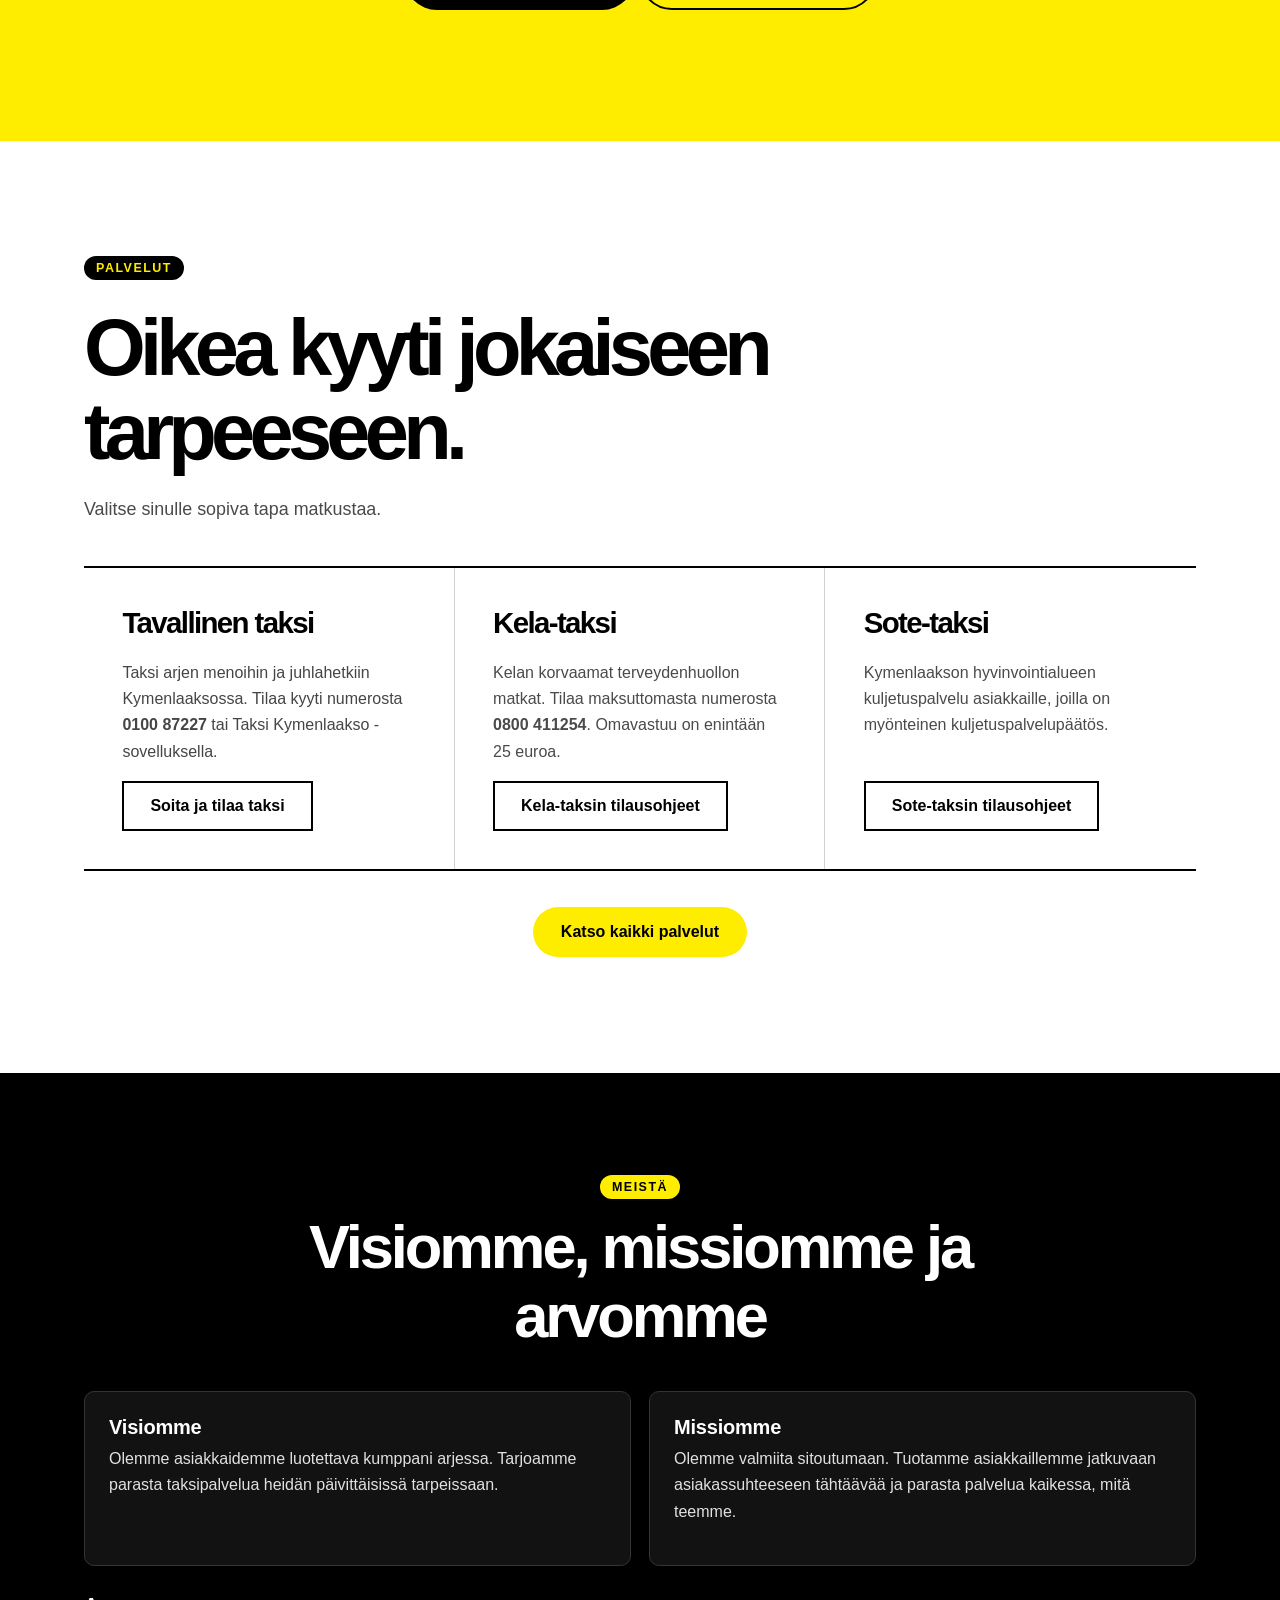
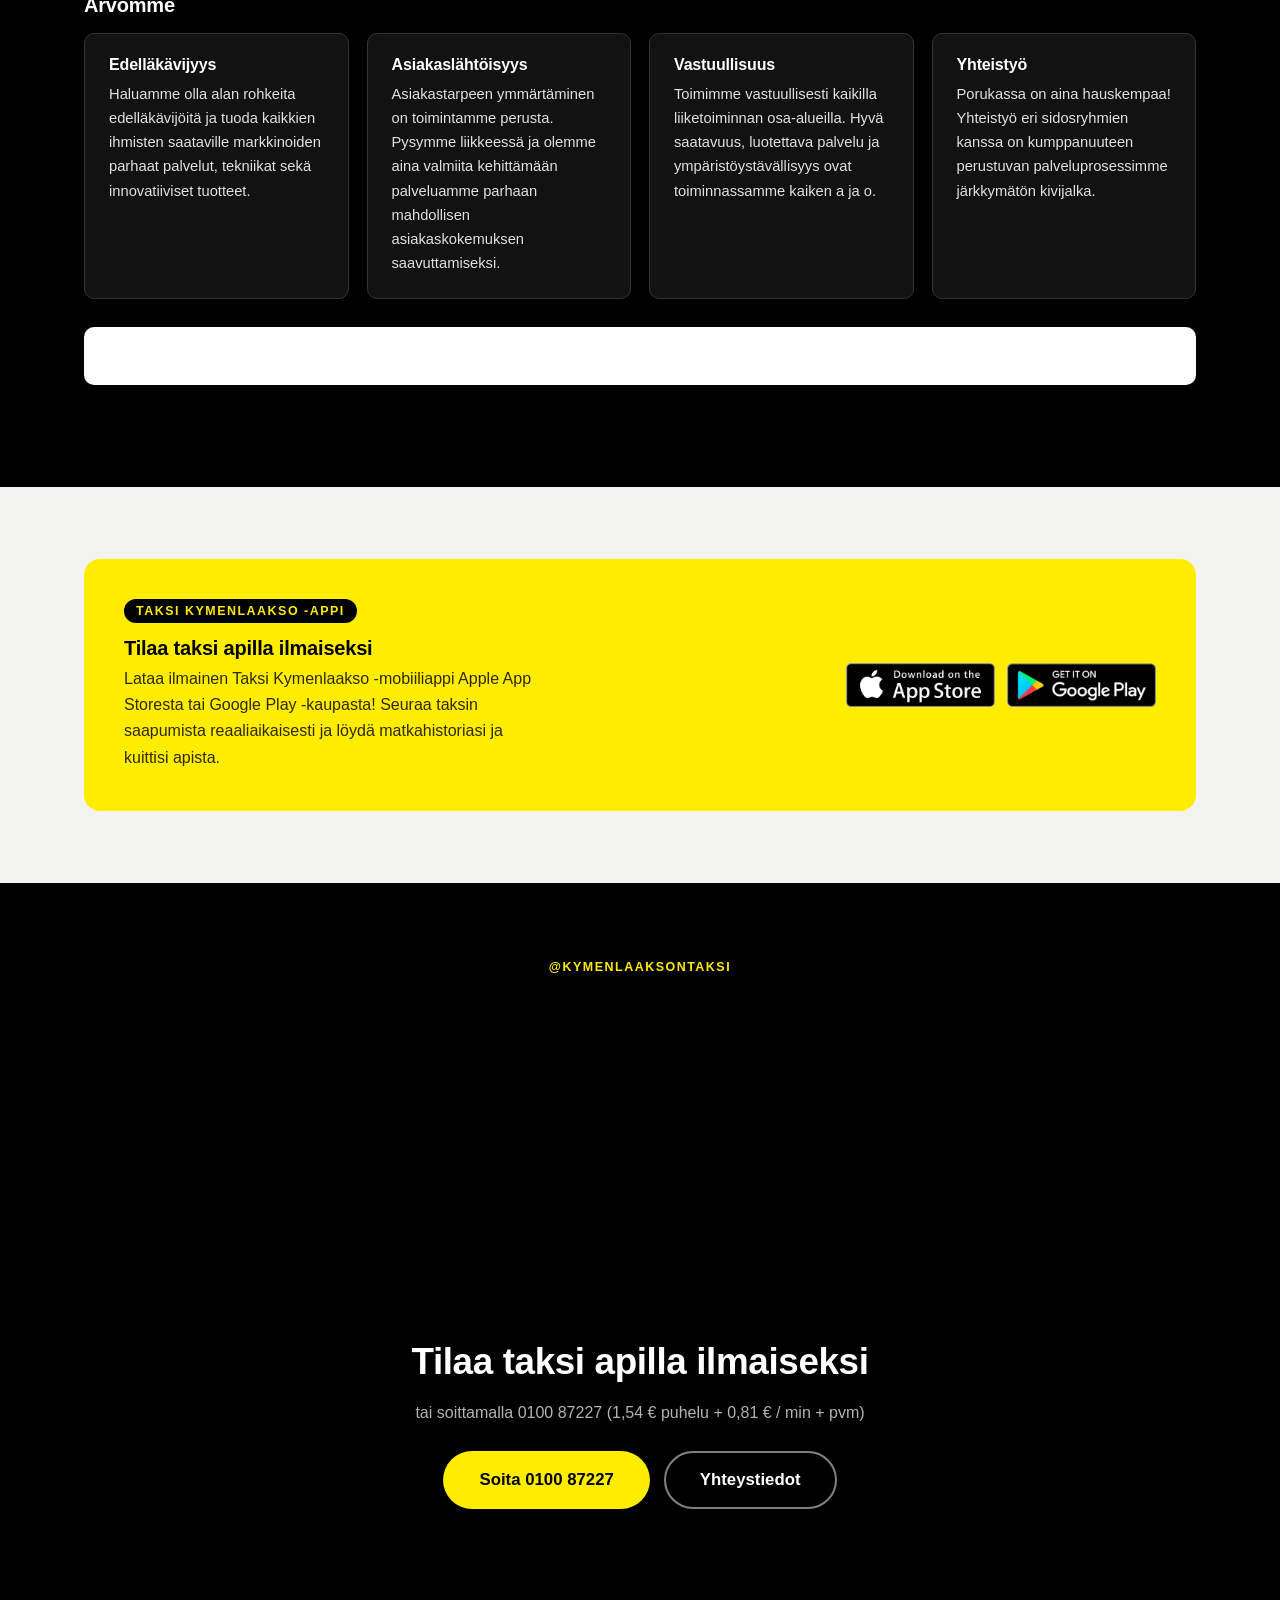
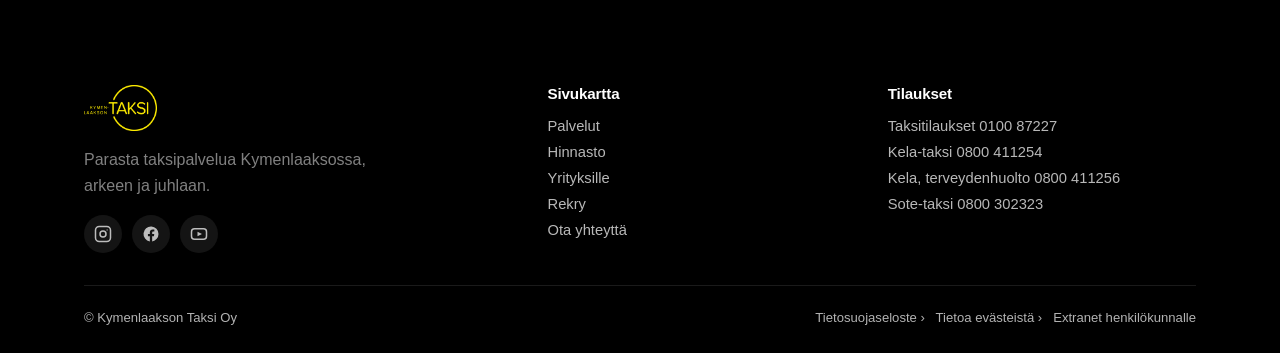
==== commit 32754dcf: "Lataa kontrastikorjaukset sivulla index.html" ====
--- a/index.html
+++ b/index.html
@@ -5,7 +5,7 @@
 <meta name="viewport" content="width=device-width, initial-scale=1.0">
 <title>Kymenlaakson Taksi | Luotettava, paikallinen taksipalvelu</title>
 <meta name="description" content="Arkeen ja juhlaan. Luotettava, paikallinen Kymenlaakson Taksi. Taksitilaukset 0100 87227, Kela-taksi 0800 411254.">
-<link rel="stylesheet" href="assets/style.css?v=14">
+<link rel="stylesheet" href="assets/style.css?v=15">
 <link rel="icon" href="assets/images/favicon-32.png" sizes="32x32">
 <link rel="icon" href="assets/images/favicon-192.png" sizes="192x192">
 <link rel="apple-touch-icon" href="assets/images/apple-touch-icon.png">
--- a/assets/style.css
+++ b/assets/style.css
@@ -1141,3 +1141,27 @@
  .premium-site .hero h1 { font-size:clamp(3rem,11vw,5rem); }
  .premium-site main > section:first-child:not(.hero) { padding-top:75px !important; padding-bottom:75px !important; }
 }
+
+/* QA fixes: high contrast and transparent price summary. */
+.premium-home .premium-prices .stat-grid { background:#000; border:2px solid #000; border-radius:8px; gap:1px; }
+.premium-home .premium-prices .stat-cell { background:#000; color:#fff; }
+.premium-home .premium-prices .stat-cell .stat-icon { color:#ffed00; }
+.premium-home .premium-prices .stat-cell .stat-label { color:#fff; font-size:.88rem; letter-spacing:.035em; }
+.premium-home .premium-prices .stat-cell .stat-value { color:#ffed00; font-size:clamp(2.2rem,3.5vw,3.7rem); line-height:1.1; }
+.premium-home .premium-prices .stat-cell .stat-unit { color:#ffed00; font-size:clamp(.95rem,1.5vw,1.3rem); }
+.premium-home .premium-prices .stat-cell svg { stroke:currentColor; }
+.premium-site main > section:first-child:not(.hero) .section-head h1,
+.premium-site main > section:first-child:not(.hero) .section-head > p { color:#fff; }
+.premium-site main > section:first-child:not(.hero) .price-table th,
+.premium-site main > section:first-child:not(.hero) .price-table td { color:#000; }
+.premium-site main > section:first-child:not(.hero) .price-table thead th { background:#ffed00; color:#000; }
+.premium-site main > section:first-child:not(.hero) .contact-card .big-num { color:#000; }
+.premium-home .premium-prices .btn-outline-light:hover { background:#000; color:#ffed00; }
+@media(max-width:760px) {
+ .premium-home .premium-prices .stat-grid { grid-template-columns:repeat(2,minmax(0,1fr)); }
+ .premium-home .premium-prices .stat-cell { padding:22px 10px; }
+ .premium-home .premium-prices .stat-cell .stat-value { font-size:clamp(1.8rem,7vw,2.7rem); }
+}
+@media(max-width:390px) {
+ .premium-home .premium-prices .stat-grid { grid-template-columns:1fr; }
+}
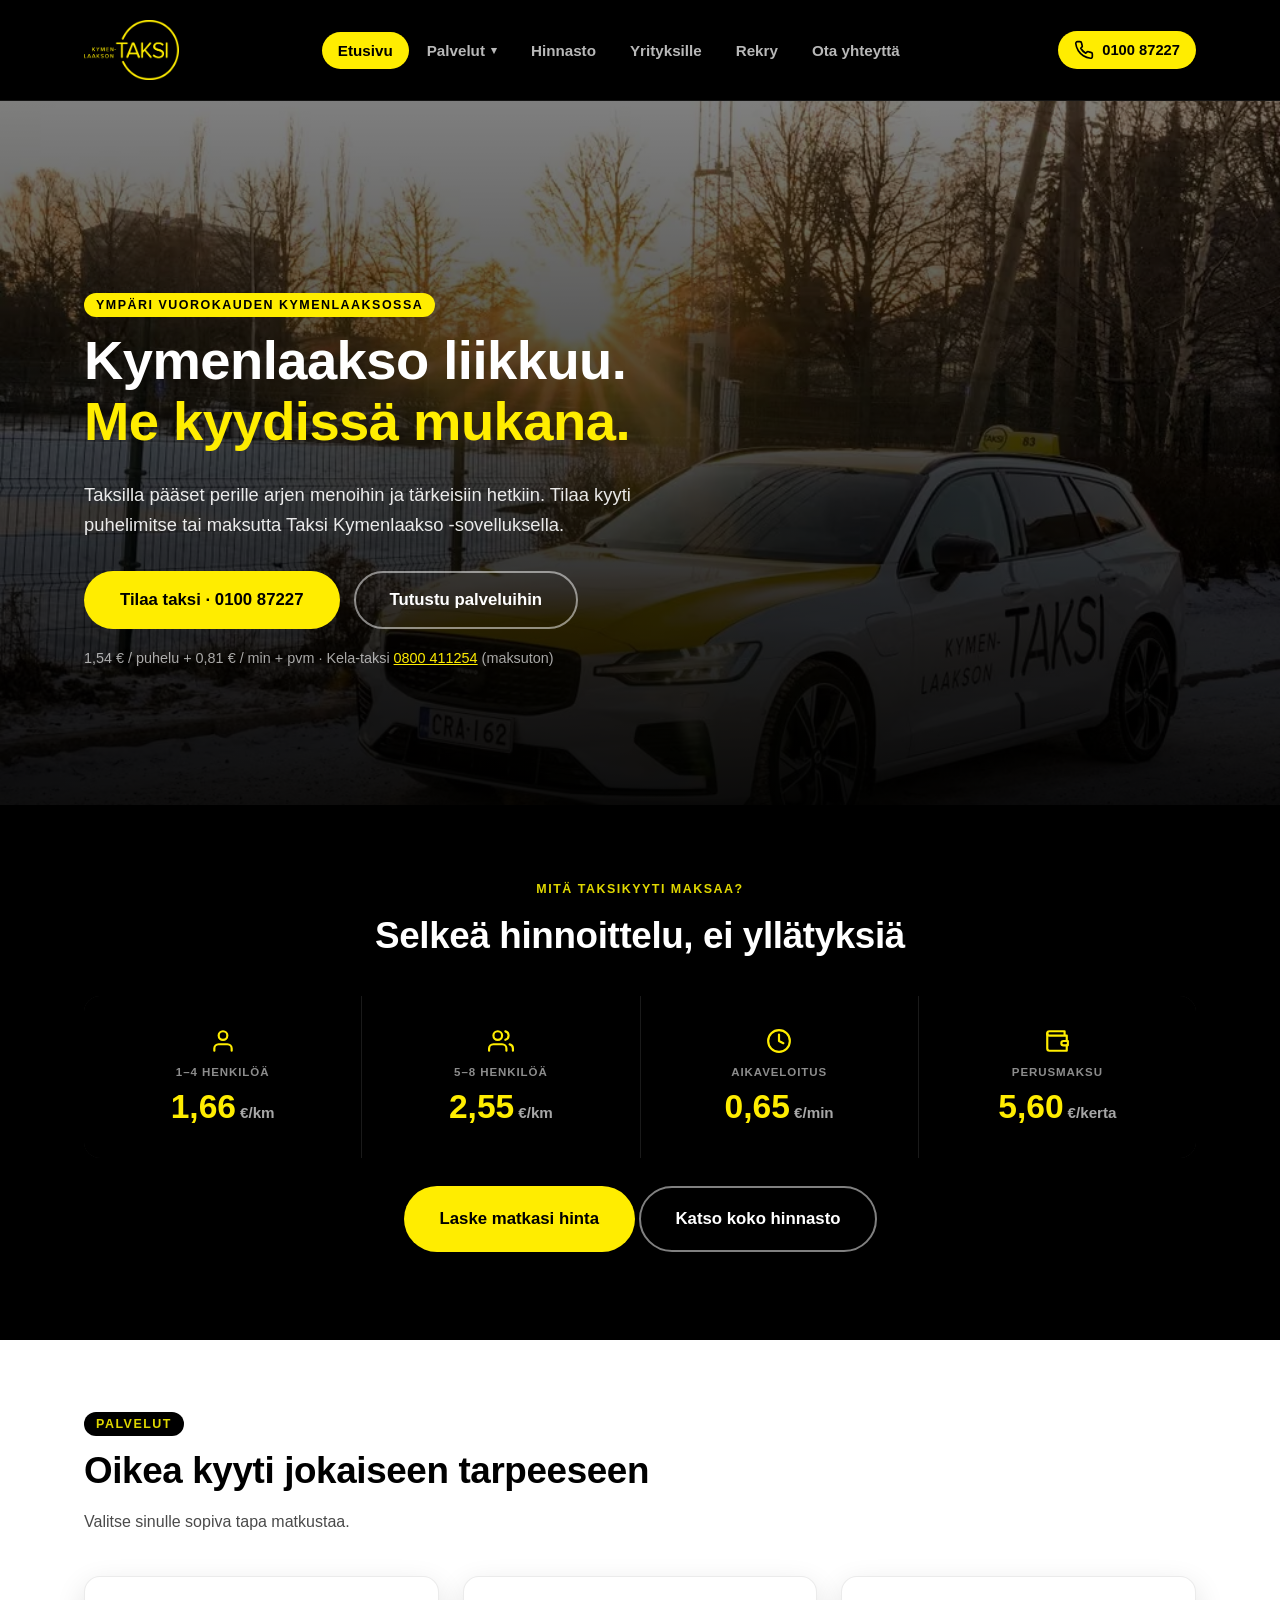
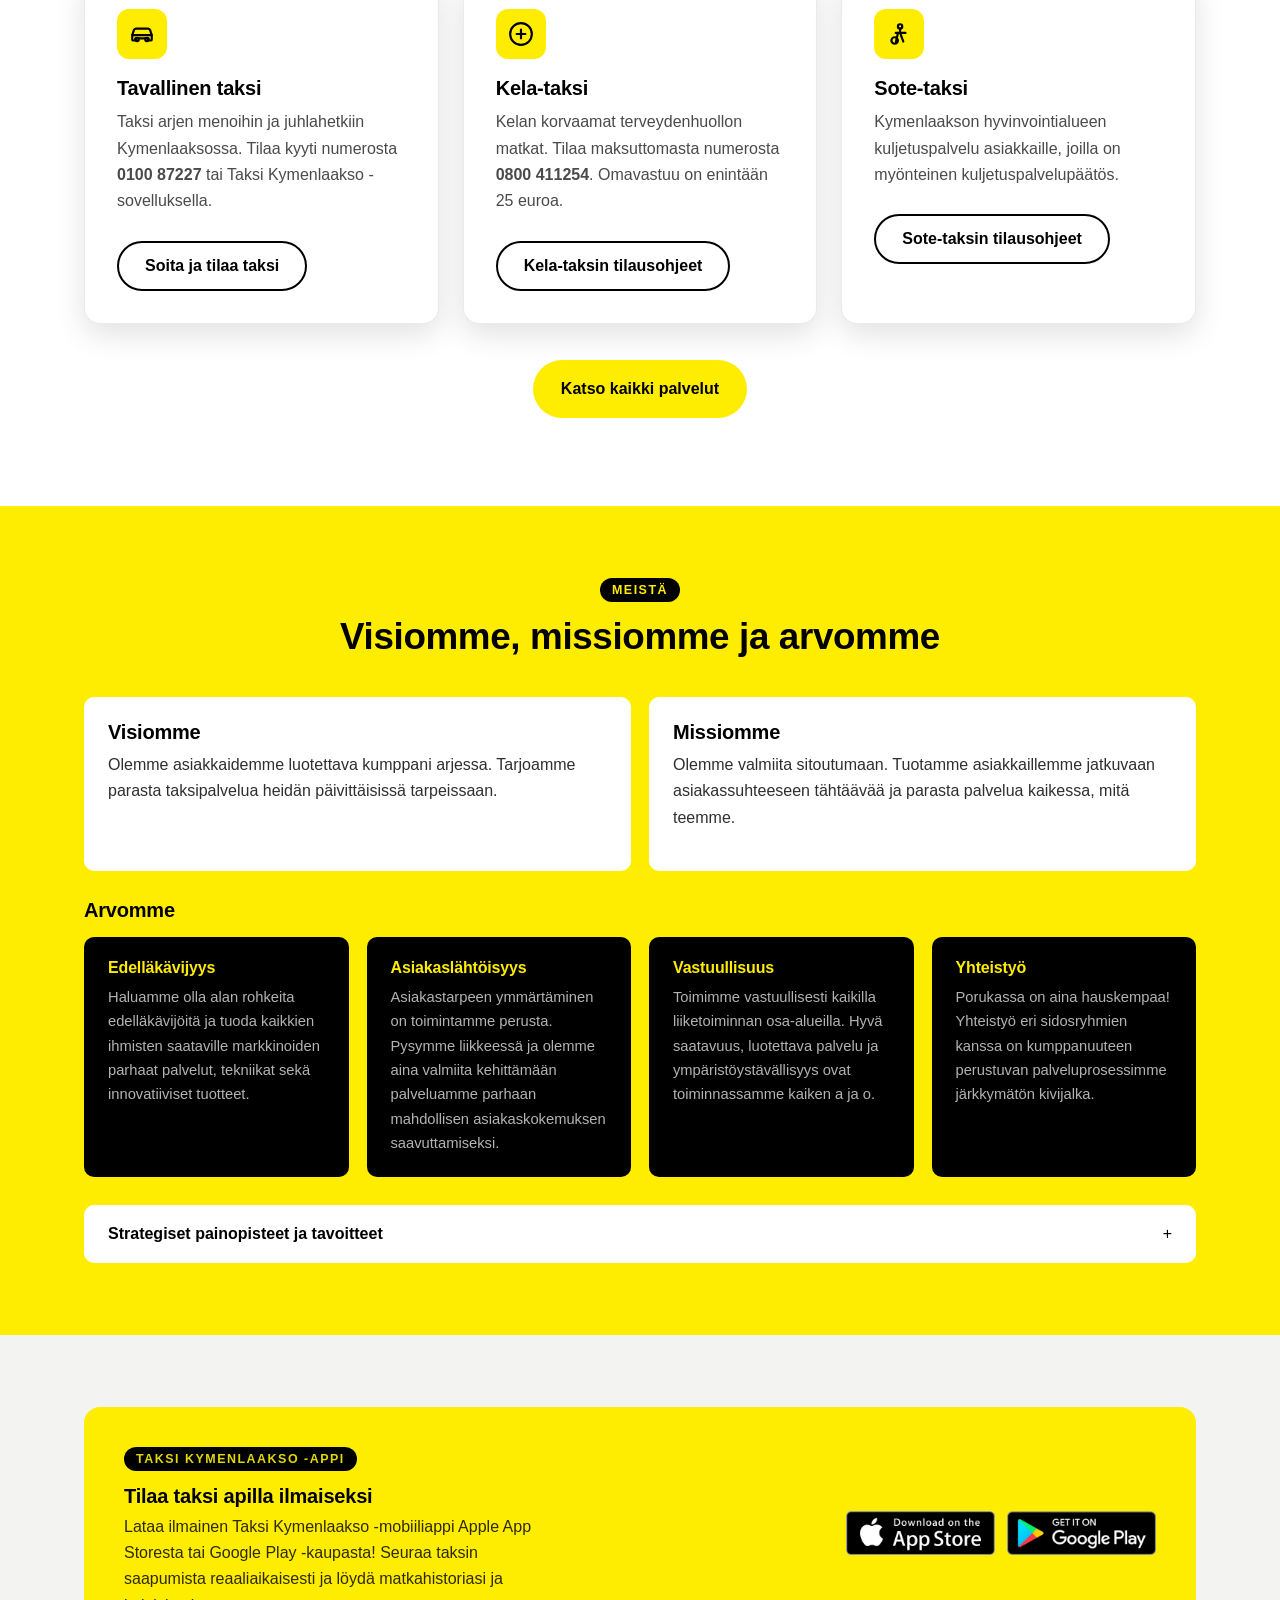
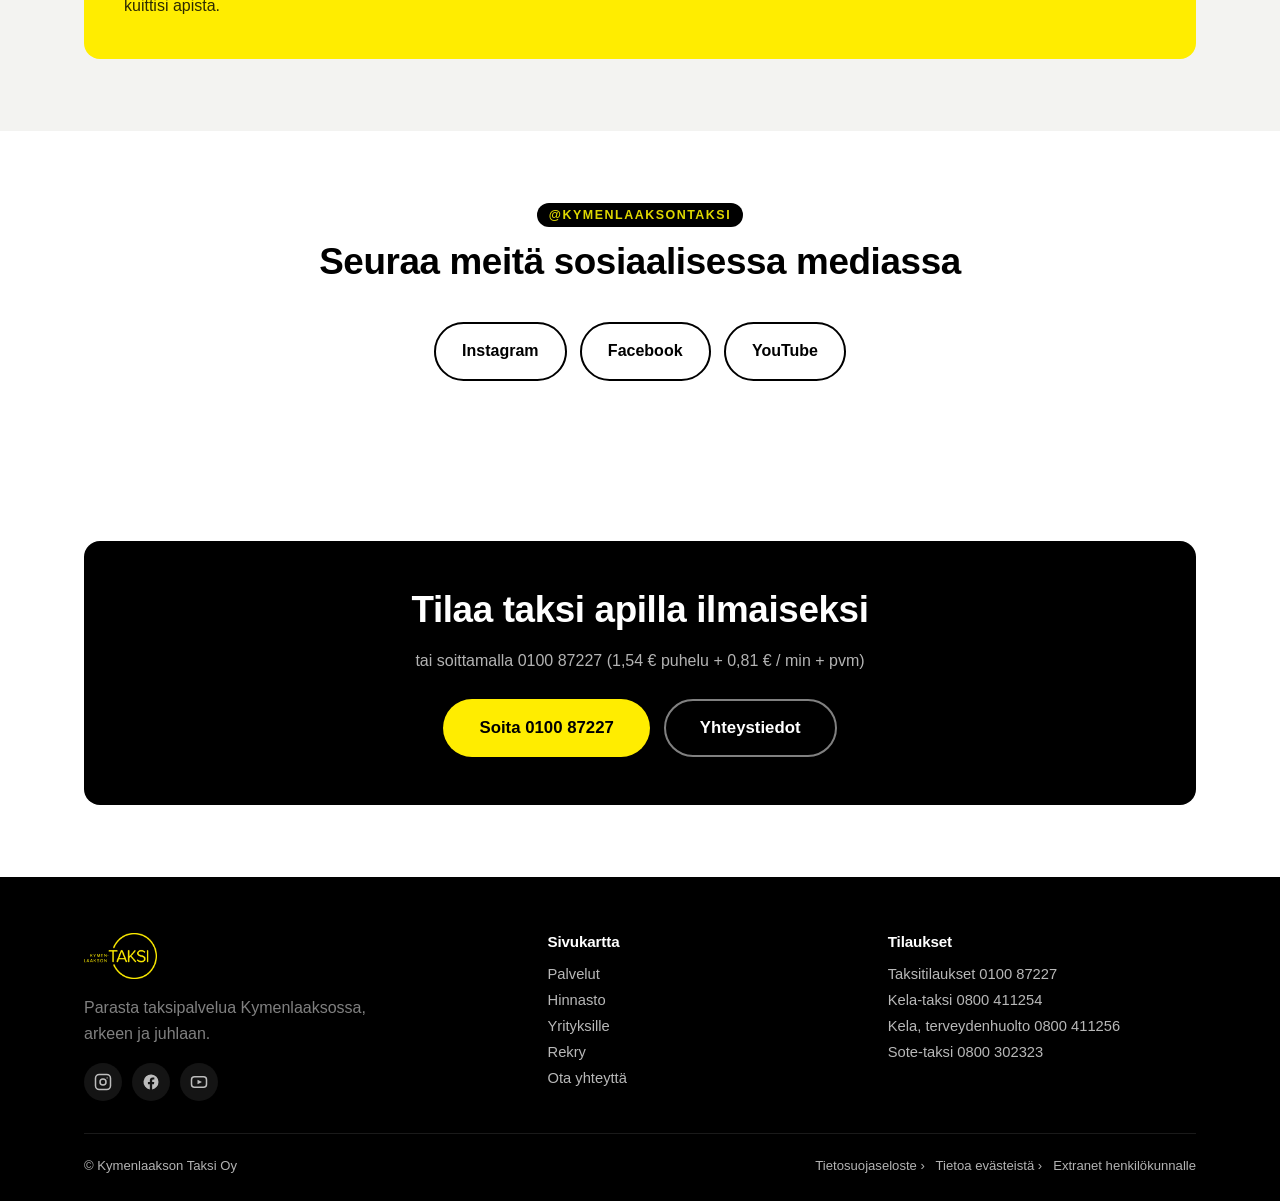
==== commit 73a6ade4: "Poimi parhaat ideat ChatGPT:n premium-haarasta omaan tyyliimme Katsoin läpi käyttäjän GitHubiin erik" ====
--- a/index.html
+++ b/index.html
@@ -5,12 +5,12 @@
 <meta name="viewport" content="width=device-width, initial-scale=1.0">
 <title>Kymenlaakson Taksi | Luotettava, paikallinen taksipalvelu</title>
 <meta name="description" content="Arkeen ja juhlaan. Luotettava, paikallinen Kymenlaakson Taksi. Taksitilaukset 0100 87227, Kela-taksi 0800 411254.">
-<link rel="stylesheet" href="assets/style.css?v=15">
+<link rel="stylesheet" href="assets/style.css?v=10">
 <link rel="icon" href="assets/images/favicon-32.png" sizes="32x32">
 <link rel="icon" href="assets/images/favicon-192.png" sizes="192x192">
 <link rel="apple-touch-icon" href="assets/images/apple-touch-icon.png">
 </head>
-<body class="premium-home">
+<body>
 <a class="skip-link" href="#sisalto">Siirry sisältöön</a>
 
 <header class="site-header">
@@ -63,13 +63,18 @@
          alt="Kymenlaakson Taksin auto">
     <div class="wrap">
       <span class="eyebrow">Ympäri vuorokauden Kymenlaaksossa</span>
-      <h1>Kymenlaakso liikkuu.<br><span>Me kyydissä mukana.</span></h1>
-      <p class="lead">Taksilla pääset perille arjen menoihin ja tärkeisiin hetkiin. Tilaa kyyti puhelimitse tai maksutta Taksi Kymenlaakso -sovelluksella.</p><div class="premium-hero-actions"><a class="btn btn-primary btn-lg" href="tel:+35810087227">Tilaa taksi · 0100 87227</a><a class="btn btn-outline-light btn-lg" href="palvelut.html">Tutustu palveluihin</a></div>
-      <p class="premium-call-price">Puhelun hinta: 1,54 € / puhelu + 0,81 € / min + pvm</p>
-    </div>
-  </section>
-
-  <section class="section-dark premium-prices" id="hinnat">
+      <h1>Kymenlaakso liikkuu.<br><span class="accent">Me kyydissä mukana.</span></h1>
+      <p class="lead">Taksilla pääset perille arjen menoihin ja tärkeisiin hetkiin. Tilaa kyyti puhelimitse tai maksutta Taksi Kymenlaakso -sovelluksella.</p>
+
+      <div class="hero-actions">
+        <a href="tel:+35810087227" class="btn btn-primary btn-lg">Tilaa taksi &middot; 0100 87227</a>
+        <a href="palvelut.html" class="btn btn-outline-light btn-lg">Tutustu palveluihin</a>
+      </div>
+      <p class="hero-fine">1,54 € / puhelu + 0,81 € / min + pvm &middot; Kela-taksi <a href="tel:+358800411254">0800 411254</a> (maksuton)</p>
+    </div>
+  </section>
+
+  <section class="section-dark">
     <div class="wrap">
       <div class="section-head center">
         <span class="eyebrow">Mitä taksikyyti maksaa?</span>
@@ -104,30 +109,40 @@
     </div>
   </section>
 
-  <section class="premium-services" id="palvelut">
-    <div class="wrap"><div class="premium-section-intro"><span class="eyebrow">Palvelut</span><h2>Oikea kyyti jokaiseen tarpeeseen.</h2><p>Valitse sinulle sopiva tapa matkustaa.</p></div>
+  <section id="palvelut">
+    <div class="wrap">
+      <div class="section-head">
+        <span class="eyebrow">Palvelut</span>
+        <h2>Oikea kyyti jokaiseen tarpeeseen</h2>
+        <p>Valitse sinulle sopiva tapa matkustaa.</p>
+      </div>
       <div class="card-grid">
-        <article class="card">
+        <div class="card">
+          <div class="card-icon"><svg width="26" height="26" viewBox="0 0 24 24" fill="none" stroke="currentColor" stroke-width="2" stroke-linecap="round" stroke-linejoin="round" aria-hidden="true"><path d="M3 13l1.5-4.5A2 2 0 0 1 6.4 7h11.2a2 2 0 0 1 1.9 1.5L21 13"/><path d="M3 13h18v4a1 1 0 0 1-1 1h-1a1 1 0 0 1-1-1v-1H6v1a1 1 0 0 1-1 1H4a1 1 0 0 1-1-1z"/><circle cx="7.5" cy="17" r="1.5"/><circle cx="16.5" cy="17" r="1.5"/></svg></div>
           <h3>Tavallinen taksi</h3>
           <p>Taksi arjen menoihin ja juhlahetkiin Kymenlaaksossa. Tilaa kyyti numerosta <strong>0100 87227</strong> tai Taksi Kymenlaakso -sovelluksella.</p>
           <a href="tel:+35810087227" class="btn btn-outline">Soita ja tilaa taksi</a>
-        </article>
-        <article class="card">
+        </div>
+        <div class="card">
+          <div class="card-icon"><svg width="26" height="26" viewBox="0 0 24 24" fill="none" stroke="currentColor" stroke-width="2" stroke-linecap="round" stroke-linejoin="round" aria-hidden="true"><circle cx="12" cy="12" r="10"/><line x1="12" y1="8" x2="12" y2="16"/><line x1="8" y1="12" x2="16" y2="12"/></svg></div>
           <h3>Kela-taksi</h3>
           <p>Kelan korvaamat terveydenhuollon matkat. Tilaa maksuttomasta numerosta <strong>0800 411254</strong>. Omavastuu on enintään 25 euroa.</p>
           <a href="kela-taksi.html" class="btn btn-outline">Kela-taksin tilausohjeet</a>
-        </article>
-        <article class="card">
+        </div>
+        <div class="card">
+          <div class="card-icon"><svg width="26" height="26" viewBox="0 0 24 24" fill="none" stroke="currentColor" stroke-width="2" stroke-linecap="round" stroke-linejoin="round" aria-hidden="true"><circle cx="13" cy="5" r="2"/><path d="M13 7v4h5"/><path d="M9 11h4l3 8"/><path d="M11 11l-2 9"/><circle cx="8" cy="18" r="3"/></svg></div>
           <h3>Sote-taksi</h3>
           <p>Kymenlaakson hyvinvointialueen kuljetuspalvelu asiakkaille, joilla on myönteinen kuljetuspalvelupäätös.</p>
           <a href="sote-taksi.html" class="btn btn-outline">Sote-taksin tilausohjeet</a>
-        </article>
-      </div>
-      <div class="premium-service-footer"><a class="btn btn-primary" href="palvelut.html">Katso kaikki palvelut</a></div>
-    </div>
-  </section>
-
-  <section class="section-yellow premium-about" id="palveluksessasi">
+        </div>
+      </div>
+      <p style="text-align:center;margin-top:36px;">
+        <a href="palvelut.html" class="btn btn-primary">Katso kaikki palvelut</a>
+      </p>
+    </div>
+  </section>
+
+  <section class="section-yellow" id="palveluksessasi">
     <div class="wrap">
       <div class="section-head center">
         <span class="eyebrow">Meistä</span>
@@ -282,8 +297,13 @@
 </footer>
 
 <button class="back-to-top" aria-label="Takaisin sivun alkuun">&#8593;</button>
-
-<script src="assets/script.js?v=9"></script>
-<div class="premium-mobile-callbar"><a href="tel:+35810087227" aria-label="Soita taksitilaukseen numeroon 0100 87227. Puhelun hinta 1,54 euroa puhelulta ja 0,81 euroa minuutilta sekä paikallisverkkomaksu."><strong>Soita 0100 87227</strong><span>1,54 € / puhelu + 0,81 € / min + pvm</span></a></div>
+<div class="mobile-callbar">
+  <a href="tel:+35810087227" aria-label="Soita taksitilaukseen numeroon 0100 87227. Puhelun hinta 1,54 euroa puhelulta ja 0,81 euroa minuutilta sekä paikallisverkkomaksu.">
+    <strong>Soita 0100 87227</strong>
+    <span>1,54 € / puhelu + 0,81 € / min + pvm</span>
+  </a>
+</div>
+
+<script src="assets/script.js?v=10"></script>
 </body>
 </html>
--- a/assets/style.css
+++ b/assets/style.css
@@ -54,7 +54,6 @@
 .site-footer :focus-visible,
 .section-dark :focus-visible,
 .value-card :focus-visible,
-.call-card :focus-visible,
 .calc-result :focus-visible {
   outline-color: var(--yellow);
 }
@@ -335,30 +334,18 @@
   .hero-photo-page .wrap { padding-top: 92px; padding-bottom: 36px; }
 }
 
-.hero-calls {
+.hero h1 .accent { color: var(--yellow); }
+.hero-actions {
   display: flex;
   flex-wrap: wrap;
-  gap: 16px;
-  margin-top: 32px;
-}
-.call-card {
-  display: flex;
-  align-items: center;
   gap: 14px;
-  background: var(--black);
-  border: 1px solid rgba(255,255,255,.08);
-  border-radius: var(--radius-sm);
-  padding: 16px 20px;
-}
-.call-card .icon {
-  width: 42px; height: 42px; border-radius: 50%;
-  background: var(--yellow); color: var(--ink);
-  display: flex; align-items: center; justify-content: center;
-  flex-shrink: 0;
-}
-.call-card .num { font-size: 1.3rem; font-weight: 800; color: var(--white); }
-.call-card .sub { font-size: .78rem; color: rgba(255,255,255,.55); }
-.call-card a.num { display: block; }
+  margin: 30px 0 18px;
+}
+.hero-fine { color: rgba(255,255,255,.65); font-size: .9rem; }
+.hero-fine a { color: var(--yellow); text-decoration: underline; }
+@media (max-width: 480px) {
+  .hero-actions .btn { width: 100%; text-align: center; }
+}
 
 /* ---------- Sections ---------- */
 section { padding: 72px 0; }
@@ -921,6 +908,39 @@
   .back-to-top { right: 14px; bottom: 14px; width: 46px; height: 46px; }
 }
 
+/* ---------- Mobiilin kiinteä soittopalkki ---------- */
+.mobile-callbar { display: none; }
+@media (max-width: 760px) {
+  body { padding-bottom: calc(68px + env(safe-area-inset-bottom)); }
+  .mobile-callbar {
+    display: flex;
+    flex-direction: column;
+    align-items: center;
+    justify-content: center;
+    position: fixed;
+    left: 0; right: 0; bottom: 0;
+    z-index: 150;
+    background: var(--yellow);
+    padding: 9px 16px calc(9px + env(safe-area-inset-bottom));
+    box-shadow: 0 -6px 20px rgba(0,0,0,.18);
+  }
+  .mobile-callbar a {
+    display: flex;
+    flex-direction: column;
+    align-items: center;
+    justify-content: center;
+    min-height: 48px;
+    text-align: center;
+    color: var(--ink);
+  }
+  .mobile-callbar strong { font-size: 1.05rem; line-height: 1.3; }
+  .mobile-callbar span { font-size: .72rem; font-weight: 600; line-height: 1.4; }
+  .back-to-top { bottom: calc(68px + 14px + env(safe-area-inset-bottom)); }
+}
+@media (prefers-reduced-motion: reduce) {
+  * { animation-duration: .01ms !important; transition-duration: .01ms !important; scroll-behavior: auto !important; }
+}
+
 /* ---------- Yleinen valokuvakehys ---------- */
 .photo-frame {
   border-radius: var(--radius);
@@ -934,234 +954,3 @@
 .kela-page p,
 .kela-page li,
 .kela-page .fine { font-size: 1.125rem; }
-
-
-/* 2026 premium preview: brand-led refinement; original images and dropdown retained. */
-.premium-home { font-family: Helvetica, Arial, sans-serif; background: #000; }
-.premium-home .site-header { background: #000; border-bottom: 1px solid rgba(255,255,255,.15); }
-.premium-home .site-header .wrap { min-height: 82px; }
-.premium-home .main-nav > a, .premium-home .nav-dropdown-toggle { color: #fff; }
-.premium-home .main-nav > a:hover, .premium-home .nav-dropdown-toggle:hover,
-.premium-home .main-nav > a.active { color: #ffed00; }
-.premium-home .nav-dropdown-menu { background: #101010; border: 1px solid #383838; box-shadow: 0 24px 50px rgba(0,0,0,.35); }
-.premium-home .nav-dropdown-menu a { color: #fff; }
-.premium-home .nav-dropdown-menu a:hover, .premium-home .nav-dropdown-menu a:focus-visible { background: #ffed00; color: #000; }
-.premium-home .hero-photo-page { position: relative; min-height: min(790px, 92svh); display: flex; align-items: center; background: #000; }
-.premium-home .hero-photo-page::before { content: ""; position: absolute; inset: 0; background: linear-gradient(90deg,rgba(0,0,0,.92) 0%,rgba(0,0,0,.78) 39%,rgba(0,0,0,.18) 100%); z-index: 1; pointer-events: none; }
-.premium-home .hero-photo-page .wrap { position: relative; z-index: 2; width: 100%; padding-top: clamp(90px,12vw,160px); padding-bottom: 100px; }
-.premium-home .hero-photo-page .hero-bg-img { object-fit: cover; object-position: center 45%; filter: saturate(.8); }
-.premium-home .hero h1 { max-width: 980px; font-size: clamp(3.1rem,6.8vw,6.9rem); line-height: .99; letter-spacing: -.065em; color: #fff; font-weight: 800; margin-bottom: 26px; }
-.premium-home .hero h1 span { color: #ffed00; }
-.premium-home .hero .lead { max-width: 570px; color: #f5f5f5; font-size: clamp(1.05rem,1.55vw,1.26rem); line-height: 1.55; }
-.premium-home .hero .eyebrow { color: #ffed00; }
-.premium-hero-actions { display: flex; flex-wrap: wrap; gap: 12px; margin: 30px 0 44px; }
-.premium-home .hero-calls { display: flex; gap: 16px; flex-wrap: wrap; }
-.premium-home .call-card { background: rgba(0,0,0,.5); backdrop-filter: blur(8px); border: 1px solid rgba(255,255,255,.2); }
-.premium-home .premium-prices { background: #111; padding-top: clamp(76px,9vw,132px); padding-bottom: clamp(76px,9vw,132px); }
-.premium-home .premium-prices .section-head h2 { font-size: clamp(2.2rem,4.5vw,4.6rem); letter-spacing: -.055em; }
-.premium-home .premium-prices .stat-cell { border-color: rgba(255,255,255,.18); }
-.premium-services { background: #f8f8f8; padding: clamp(84px,9vw,144px) 0; }
-.premium-section-intro { max-width: 730px; margin-bottom: 42px; }
-.premium-section-intro h2 { font-size: clamp(2.5rem,5vw,5rem); line-height: 1.06; letter-spacing: -.055em; margin: 12px 0 20px; }
-.premium-section-intro p { font-size: 1.12rem; }
-.premium-home .premium-services .card-grid { grid-template-columns: 1.25fr 1fr 1fr; gap: 18px; }
-.premium-home .premium-services .card { box-shadow: none; border: 1px solid #dedede; border-radius: 7px; padding: clamp(24px,3vw,42px); display: flex; flex-direction: column; }
-.premium-home .premium-services .card:first-child { background: #000; color: #fff; }
-.premium-home .premium-services .card:first-child h3 { color: #ffed00; }
-.premium-home .premium-services .card:first-child p { color: #fff; }
-.premium-home .premium-services .card .btn { margin-top: auto; align-self: flex-start; }
-.premium-home .premium-services .card:first-child .btn { border-color: #ffed00; color: #ffed00; }
-.premium-home .premium-services .card:first-child .btn:hover { background: #ffed00; color: #000; }
-.premium-home .premium-about { padding: clamp(78px,8vw,125px) 0; }
-.premium-home .premium-about h2 { font-size: clamp(2.3rem,4.8vw,4.8rem); letter-spacing: -.05em; }
-.premium-home .site-footer { background: #000; }
-.premium-home :focus-visible { outline: 3px solid #ffed00; outline-offset: 4px; }
-@media(max-width: 980px) { .premium-home .premium-services .card-grid { grid-template-columns: 1fr 1fr; } .premium-home .premium-services .card:first-child { grid-column: 1/-1; } }
-@media(max-width: 760px) { 
- .premium-home .hero-photo-page { min-height: 730px; }
- .premium-home .hero-photo-page::before { background: linear-gradient(0deg,rgba(0,0,0,.94),rgba(0,0,0,.45)); }
- .premium-home .hero-photo-page .wrap { padding-top: 90px; padding-bottom: 55px; }
- .premium-home .hero h1 { font-size: clamp(2.7rem,10vw,4.3rem); letter-spacing: -.055em; }
- .premium-home .premium-services .card-grid { grid-template-columns: 1fr; }
- .premium-home .premium-services .card:first-child { grid-column: auto; }
- .premium-hero-actions .btn { width: 100%; text-align: center; }
- .premium-home .mobile-nav { background: #0d0d0d; }
- .premium-home .mobile-nav a { color: #fff; }
- .premium-home .mobile-nav a:hover, .premium-home .mobile-nav a.active { color: #ffed00; }
-}
-@media(prefers-reduced-motion: reduce) { .premium-home *, .premium-home *::before, .premium-home *::after { scroll-behavior: auto !important; transition-duration: .01ms !important; animation-duration: .01ms !important; } }
-
-/* Premium review fixes: visible navigation state and clean hero boundary. */
-.premium-home .main-nav > a.active,
-.premium-home .main-nav > a.active:hover,
-.premium-home .main-nav > a.active:focus-visible,
-.premium-home .nav-dropdown-toggle.active,
-.premium-home .nav-dropdown-toggle.active:hover,
-.premium-home .nav-dropdown-toggle[aria-expanded="true"] { color: #000; background: #ffed00; }
-.premium-home .hero-photo-page .eyebrow { color: #000; background: #ffed00; }
-.premium-home .hero-photo-page { min-height: max(710px, calc(100svh - 82px)); align-items: center; }
-.premium-home .hero-photo-page .wrap { padding-top: clamp(80px,9vw,135px); padding-bottom: clamp(80px,9vw,135px); }
-@media (max-width: 760px) {
- .premium-home .hero-photo-page { min-height: max(650px, calc(100svh - 84px)); }
- .premium-home .hero-photo-page .wrap { padding-top: 72px; padding-bottom: 72px; }
-}
-
-/* 2026: balanced service choices, transparent pricing and fixed mobile booking. */
-.premium-home .premium-services .card-grid { grid-template-columns: repeat(3,minmax(0,1fr)); }
-.premium-home .premium-services .card:first-child { background: #fff; color: #000; grid-column: auto; }
-.premium-home .premium-services .card:first-child h3 { color: #000; }
-.premium-home .premium-services .card:first-child p { color: #454545; }
-.premium-home .premium-services .card:first-child .btn { border-color: #000; color: #000; }
-.premium-home .premium-services .card:first-child .btn:hover { background: #000; color: #fff; }
-.premium-home .premium-services .card h3 { font-size: clamp(1.4rem,2.1vw,1.9rem); margin-bottom: 20px; }
-.premium-home .premium-services .card p { flex-grow: 1; }
-.premium-service-footer { margin-top: 36px; text-align: center; }
-.premium-call-price { color: #fff !important; font-size: 1rem; margin: -24px 0 0; font-weight: 600; }
-.premium-mobile-callbar { display: none; }
-@media(max-width: 980px) {
- .premium-home .premium-services .card-grid { grid-template-columns: repeat(2,minmax(0,1fr)); }
-}
-@media(max-width: 760px) {
- .premium-home { padding-bottom: calc(100px + env(safe-area-inset-bottom)); }
- .premium-home .premium-services .card-grid { grid-template-columns: 1fr; }
- .premium-home .premium-hero-actions { margin-bottom: 35px; }
- .premium-home .premium-call-price { margin-top: -20px; font-size: .85rem; line-height: 1.4; }
- .premium-mobile-callbar { display: block; position: fixed; left: 0; right: 0; bottom: 0; z-index: 1000; background: #ffed00; color: #000; box-shadow: 0 -4px 24px rgba(0,0,0,.18); padding: 9px 16px calc(9px + env(safe-area-inset-bottom)); }
- .premium-mobile-callbar a { display: flex; flex-direction: column; align-items: center; justify-content: center; min-height: 58px; text-align: center; color: #000; }
- .premium-mobile-callbar strong { font-size: 1.12rem; line-height: 1.3; }
- .premium-mobile-callbar span { font-size: .72rem; line-height: 1.4; font-weight: 600; }
- .premium-home .back-to-top { bottom: calc(100px + env(safe-area-inset-bottom)); }
-}
-
-/* Premium 2026: shared visual language across inner pages.
-   Existing imagery, text, prices and interactive elements remain intact. */
-.premium-site { font-family: Helvetica, Arial, sans-serif; background: #f7f7f7; }
-.premium-site .site-header { background: #000; border-bottom: 1px solid rgba(255,255,255,.16); }
-.premium-site .site-header .wrap { min-height: 82px; }
-.premium-site .main-nav > a, .premium-site .nav-dropdown-toggle { color: #fff; }
-.premium-site .main-nav > a:hover, .premium-site .nav-dropdown-toggle:hover { color: #ffed00; }
-.premium-site .main-nav > a.active, .premium-site .main-nav > a.active:hover,
-.premium-site .nav-dropdown-toggle.active, .premium-site .nav-dropdown-toggle.active:hover,
-.premium-site .nav-dropdown-toggle[aria-expanded="true"] { background: #ffed00; color: #000; }
-.premium-site .nav-dropdown-menu { background: #111; border: 1px solid #333; box-shadow: 0 24px 48px rgba(0,0,0,.3); }
-.premium-site .nav-dropdown-menu a { color: #fff; }
-.premium-site .nav-dropdown-menu a:hover, .premium-site .nav-dropdown-menu a:focus-visible { background: #ffed00; color: #000; }
-.premium-site .hero { background: #000; color: #fff; }
-.premium-site .hero .wrap { padding-top: clamp(76px,8vw,124px); padding-bottom: clamp(76px,8vw,124px); }
-.premium-site .hero h1 { color: #fff; max-width: 950px; font-size: clamp(2.9rem,6vw,5.8rem); font-weight: 800; letter-spacing: -.055em; line-height: 1.02; }
-.premium-site .hero p, .premium-site .hero .lead { color: rgba(255,255,255,.9); font-size: clamp(1.05rem,1.7vw,1.25rem); max-width: 750px; }
-.premium-site .hero .eyebrow { background: #ffed00; color: #000; }
-.premium-site .hero-photo-page { min-height: 510px; }
-.premium-site .hero-photo-page::before { content:""; position:absolute; inset:0; background:linear-gradient(90deg,rgba(0,0,0,.87),rgba(0,0,0,.3)); z-index:1; pointer-events:none; }
-.premium-site .hero-photo-page::after { background:linear-gradient(0deg,rgba(0,0,0,.55),transparent); }
-.premium-site .hero-photo-page .wrap { z-index:2; }
-.premium-site section:not(.hero) { padding-top: clamp(70px,8vw,110px); padding-bottom: clamp(70px,8vw,110px); }
-.premium-site h2 { font-size: clamp(2rem,4vw,3.8rem); line-height:1.08; letter-spacing:-.048em; }
-.premium-site h3 { letter-spacing:-.025em; }
-.premium-site .section-head { max-width:800px; }
-.premium-site .section-dark { background:#101010; }
-.premium-site .section-yellow { background:#ffed00; }
-.premium-site .section-alt { background:#eee; }
-.premium-site .card, .premium-site .job-card { box-shadow:none; border:1px solid rgba(0,0,0,.11); border-radius:7px; }
-.premium-site .cta-band { border-radius:8px; background:#0a0a0a; }
-.premium-site .site-footer { background:#000; }
-.premium-site .eyebrow { letter-spacing:.075em; }
-.premium-site .btn { border-radius:999px; }
-.premium-site :focus-visible { outline:3px solid #ffed00; outline-offset:4px; }
-@media(max-width:760px) {
- .premium-site { padding-bottom:calc(100px + env(safe-area-inset-bottom)); }
- .premium-site .hero h1 { font-size:clamp(2.65rem,10vw,4.15rem); }
- .premium-site .hero .wrap { padding-top:64px; padding-bottom:76px; }
- .premium-site .hero-photo-page { min-height:470px; }
- .premium-site .hero-photo-page::before { background:linear-gradient(0deg,rgba(0,0,0,.9),rgba(0,0,0,.38)); }
- .premium-site .mobile-nav { background:#0d0d0d; }
- .premium-site .mobile-nav a { color:#fff; }
- .premium-site .mobile-nav a.active, .premium-site .mobile-nav a:hover { color:#ffed00; }
- .premium-site .back-to-top { bottom:calc(100px + env(safe-area-inset-bottom)); }
-}
-
-/* Bold editorial direction, 2026. Brand yellow remains #ffed00. */
-:root { --font: Helvetica, Arial, sans-serif; --yellow-deep: #ffed00; }
-.premium-home .site-header, .premium-site .site-header { border-bottom: 1px solid #3a3a3a; }
-.premium-home .site-header .wrap, .premium-site .site-header .wrap { max-width: 1470px; }
-.premium-home .hero-photo-page { min-height: max(750px,calc(100svh - 82px)); }
-.premium-home .hero-photo-page::before { background: linear-gradient(90deg, #000 0%, rgba(0,0,0,.96) 17%,rgba(0,0,0,.81) 39%,rgba(0,0,0,.25) 74%,rgba(0,0,0,.06) 100%); }
-.premium-home .hero-photo-page .hero-bg-img { filter: none; object-position: center; }
-.premium-home .hero-photo-page .wrap { max-width:1470px; }
-.premium-home .hero h1 { max-width: 1120px; font-size:clamp(3.5rem,7.8vw,8.2rem); line-height:.93; letter-spacing:-.077em; text-wrap:balance; }
-.premium-home .hero .lead { max-width:540px; font-size:clamp(1.13rem,1.65vw,1.42rem); line-height:1.6; }
-.premium-home .premium-call-price { margin: -23px 0 0; font-size:1rem; font-weight:700; color:#fff; }
-.premium-home .hero-photo-page .eyebrow { border-radius:0; padding:9px 16px; letter-spacing:.095em; }
-.premium-home .premium-prices { background:#ffed00; color:#000; }
-.premium-home .premium-prices .section-head h2 { color:#000; font-size:clamp(2.8rem,6vw,6.3rem); }
-.premium-home .premium-prices .eyebrow { background:#000; color:#ffed00; border-radius:0; }
-.premium-home .premium-prices .stat-grid { border-top:2px solid #000; }
-.premium-home .premium-prices .stat-cell { border-color:rgba(0,0,0,.22); }
-.premium-home .premium-prices .stat-value, .premium-home .premium-prices .stat-label, .premium-home .premium-prices .stat-unit, .premium-home .premium-prices .stat-icon { color:#000; }
-.premium-home .premium-prices .btn-primary { background:#000; color:#ffed00; }
-.premium-home .premium-prices .btn-outline-light { border-color:#000; color:#000; }
-.premium-home .premium-services { background:#fff; }
-.premium-home .premium-section-intro h2 { max-width:920px; font-size:clamp(3.1rem,6.2vw,6.6rem); letter-spacing:-.072em; }
-.premium-home .premium-services .card-grid { gap:0; border-top:2px solid #000; border-bottom:2px solid #000; }
-.premium-home .premium-services .card, .premium-home .premium-services .card:first-child { border:none; border-right:1px solid #d2d2d2; border-radius:0; padding:clamp(28px,3vw,54px) clamp(24px,3vw,46px); background:#fff; }
-.premium-home .premium-services .card:last-child { border-right:0; }
-.premium-home .premium-services .card h3 { font-size:clamp(1.8rem,2.3vw,2.6rem); letter-spacing:-.055em; }
-.premium-home .premium-services .card .btn { border-radius:0; }
-.premium-home .premium-about { background:#000; color:#fff; }
-.premium-home .premium-about h2, .premium-home .premium-about h3, .premium-home .premium-about h4 { color:#fff; }
-.premium-home .premium-about .eyebrow { background:#ffed00; color:#000; }
-.premium-home .premium-about .mission-card, .premium-home .premium-about .value-card { background:#121212; border:1px solid #343434; color:#fff; box-shadow:none; }
-.premium-home .premium-about .mission-card p, .premium-home .premium-about .value-card p { color:#e1e1e1; }
-.premium-site .hero-photo-page { min-height:clamp(590px,74vh,780px); }
-.premium-site .hero-photo-page::before { background:linear-gradient(90deg,rgba(0,0,0,.96),rgba(0,0,0,.72) 45%,rgba(0,0,0,.13)); }
-.premium-site .hero-photo-page .wrap { max-width:1470px; }
-.premium-site .hero h1 { max-width:1050px; font-size:clamp(3.5rem,7.5vw,7.6rem); letter-spacing:-.075em; }
-.premium-site main > section:first-child:not(.hero) { background:#000; color:#fff; padding-top:clamp(90px,10vw,155px) !important; padding-bottom:clamp(90px,10vw,155px) !important; }
-.premium-site main > section:first-child:not(.hero) h1 { color:#fff; font-size:clamp(3rem,6.5vw,6.8rem); line-height:.99; letter-spacing:-.065em; }
-.premium-site main > section:first-child:not(.hero) .section-head > p { color:#eee; }
-.premium-site main > section:first-child:not(.hero) .eyebrow { background:#ffed00; color:#000; }
-.premium-site main > section:first-child:not(.hero) .card, .premium-site main > section:first-child:not(.hero) .contact-card, .premium-site main > section:first-child:not(.hero) .calc-card { color:#000; background:#fff; }
-.premium-site main > section:first-child:not(.hero) .card p, .premium-site main > section:first-child:not(.hero) .contact-card p, .premium-site main > section:first-child:not(.hero) .calc-card p { color:#333; }
-.premium-site main > section:first-child:not(.hero) .price-table { background:#fff; color:#000; }
-.premium-site main > section:first-child:not(.hero) .pricing-grid { color:#000; }
-.premium-site .section-head h2 { font-size:clamp(2.4rem,5vw,5.3rem); }
-.premium-site .card-grid { gap:22px; }
-.premium-site .card { padding:clamp(24px,3vw,42px); }
-@media(max-width:980px) {
- .premium-home .premium-services .card-grid { grid-template-columns:1fr; border-bottom:0; }
- .premium-home .premium-services .card, .premium-home .premium-services .card:first-child { border-right:0; border-bottom:1px solid #ccc; }
-}
-@media(max-width:760px) {
- .premium-home .hero-photo-page { min-height:max(670px,calc(100svh - 84px)); }
- .premium-home .hero-photo-page::before { background:linear-gradient(0deg,rgba(0,0,0,.98),rgba(0,0,0,.83) 40%,rgba(0,0,0,.28)); }
- .premium-home .hero h1 { font-size:clamp(3rem,11vw,5rem); line-height:.99; }
- .premium-home .premium-call-price { margin:-18px 0 0; font-size:.82rem; line-height:1.5; }
- .premium-home .premium-prices .stat-grid { display:grid; grid-template-columns:1fr 1fr; }
- .premium-site .hero-photo-page { min-height:550px; }
- .premium-site .hero h1 { font-size:clamp(3rem,11vw,5rem); }
- .premium-site main > section:first-child:not(.hero) { padding-top:75px !important; padding-bottom:75px !important; }
-}
-
-/* QA fixes: high contrast and transparent price summary. */
-.premium-home .premium-prices .stat-grid { background:#000; border:2px solid #000; border-radius:8px; gap:1px; }
-.premium-home .premium-prices .stat-cell { background:#000; color:#fff; }
-.premium-home .premium-prices .stat-cell .stat-icon { color:#ffed00; }
-.premium-home .premium-prices .stat-cell .stat-label { color:#fff; font-size:.88rem; letter-spacing:.035em; }
-.premium-home .premium-prices .stat-cell .stat-value { color:#ffed00; font-size:clamp(2.2rem,3.5vw,3.7rem); line-height:1.1; }
-.premium-home .premium-prices .stat-cell .stat-unit { color:#ffed00; font-size:clamp(.95rem,1.5vw,1.3rem); }
-.premium-home .premium-prices .stat-cell svg { stroke:currentColor; }
-.premium-site main > section:first-child:not(.hero) .section-head h1,
-.premium-site main > section:first-child:not(.hero) .section-head > p { color:#fff; }
-.premium-site main > section:first-child:not(.hero) .price-table th,
-.premium-site main > section:first-child:not(.hero) .price-table td { color:#000; }
-.premium-site main > section:first-child:not(.hero) .price-table thead th { background:#ffed00; color:#000; }
-.premium-site main > section:first-child:not(.hero) .contact-card .big-num { color:#000; }
-.premium-home .premium-prices .btn-outline-light:hover { background:#000; color:#ffed00; }
-@media(max-width:760px) {
- .premium-home .premium-prices .stat-grid { grid-template-columns:repeat(2,minmax(0,1fr)); }
- .premium-home .premium-prices .stat-cell { padding:22px 10px; }
- .premium-home .premium-prices .stat-cell .stat-value { font-size:clamp(1.8rem,7vw,2.7rem); }
-}
-@media(max-width:390px) {
- .premium-home .premium-prices .stat-grid { grid-template-columns:1fr; }
-}
